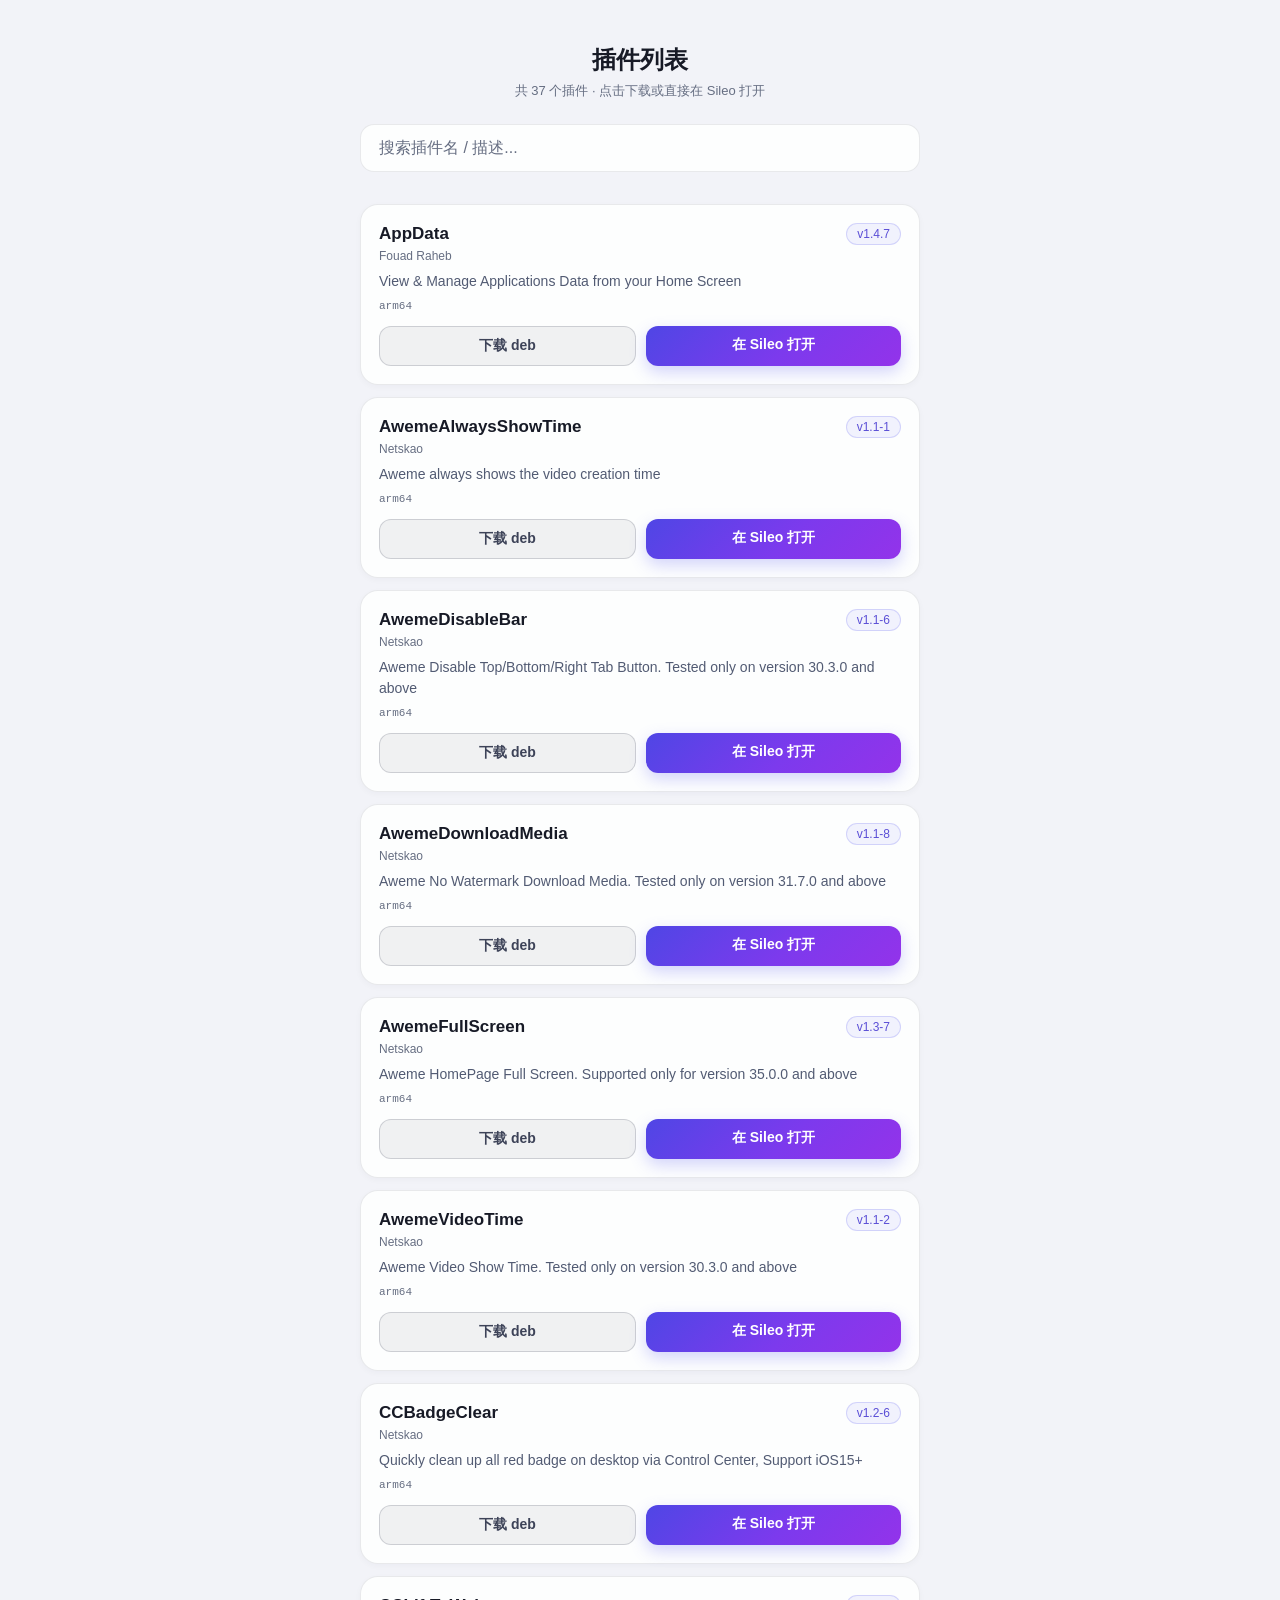
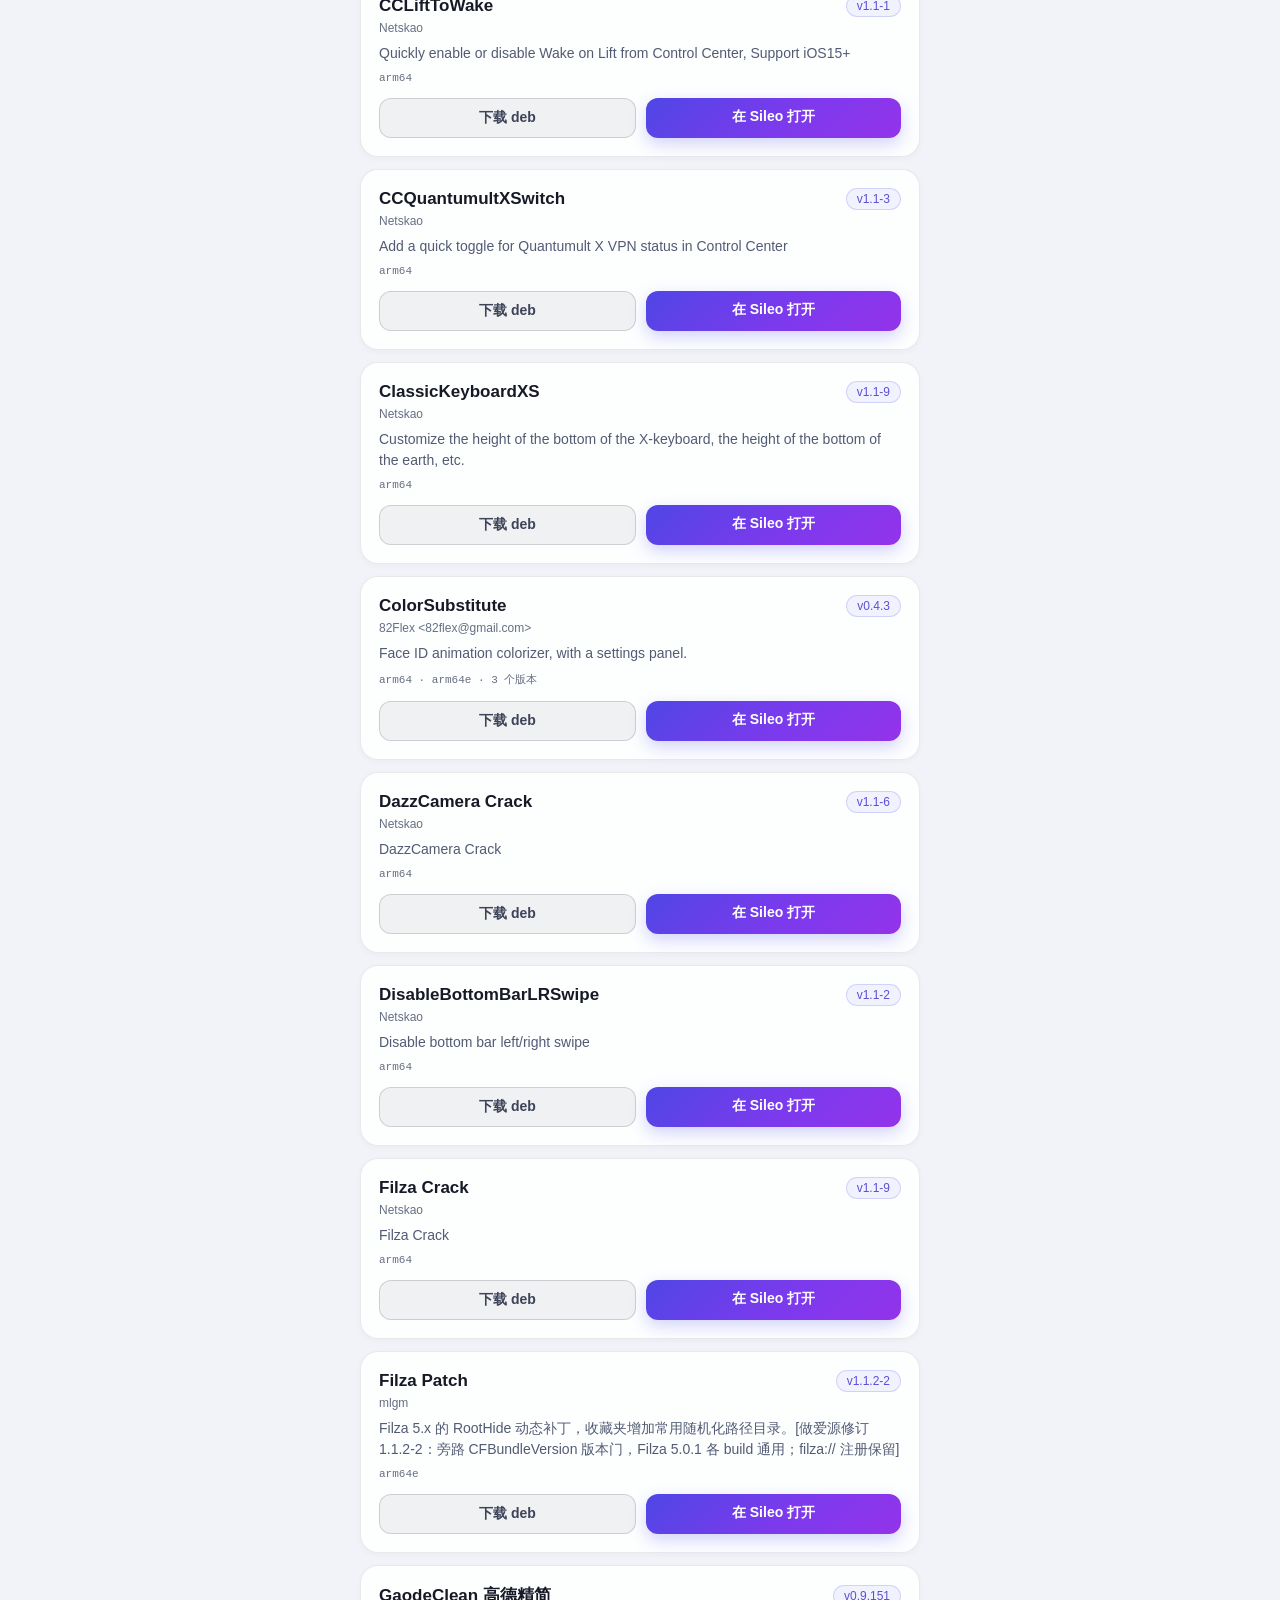
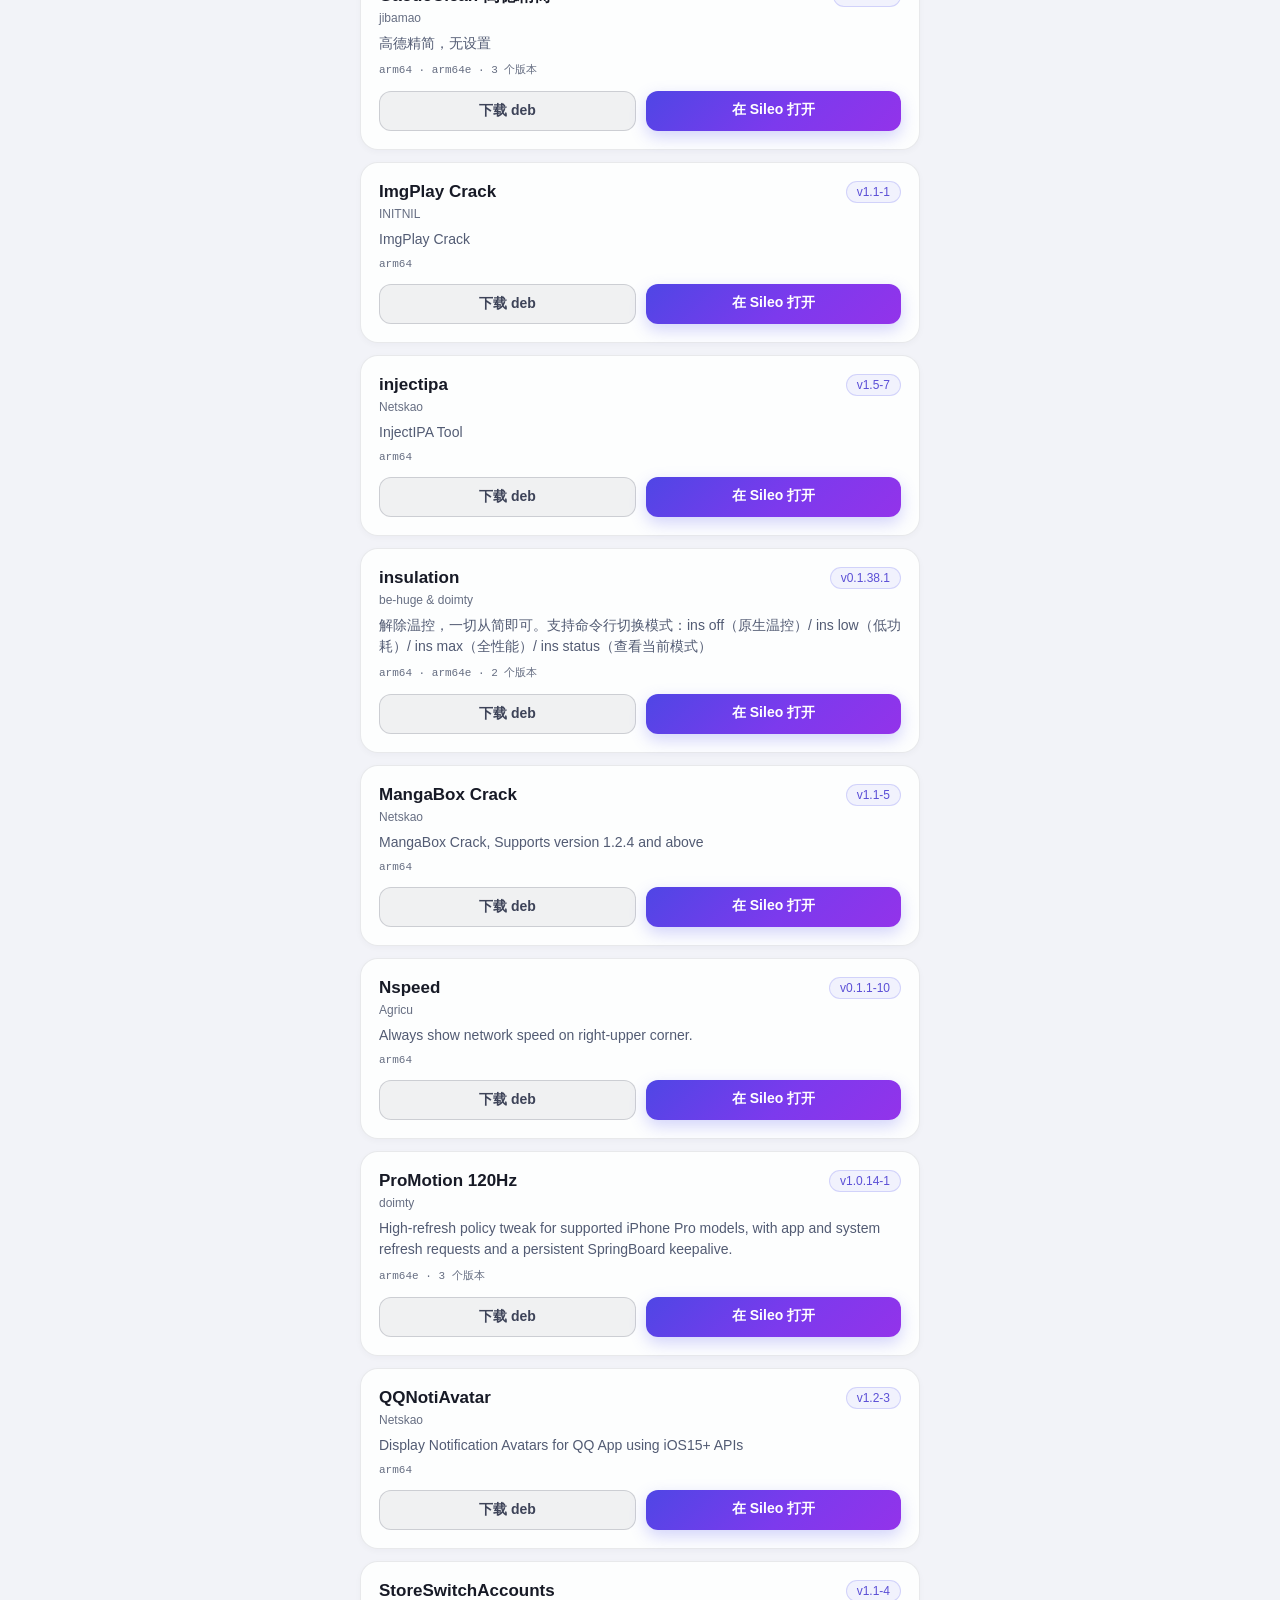
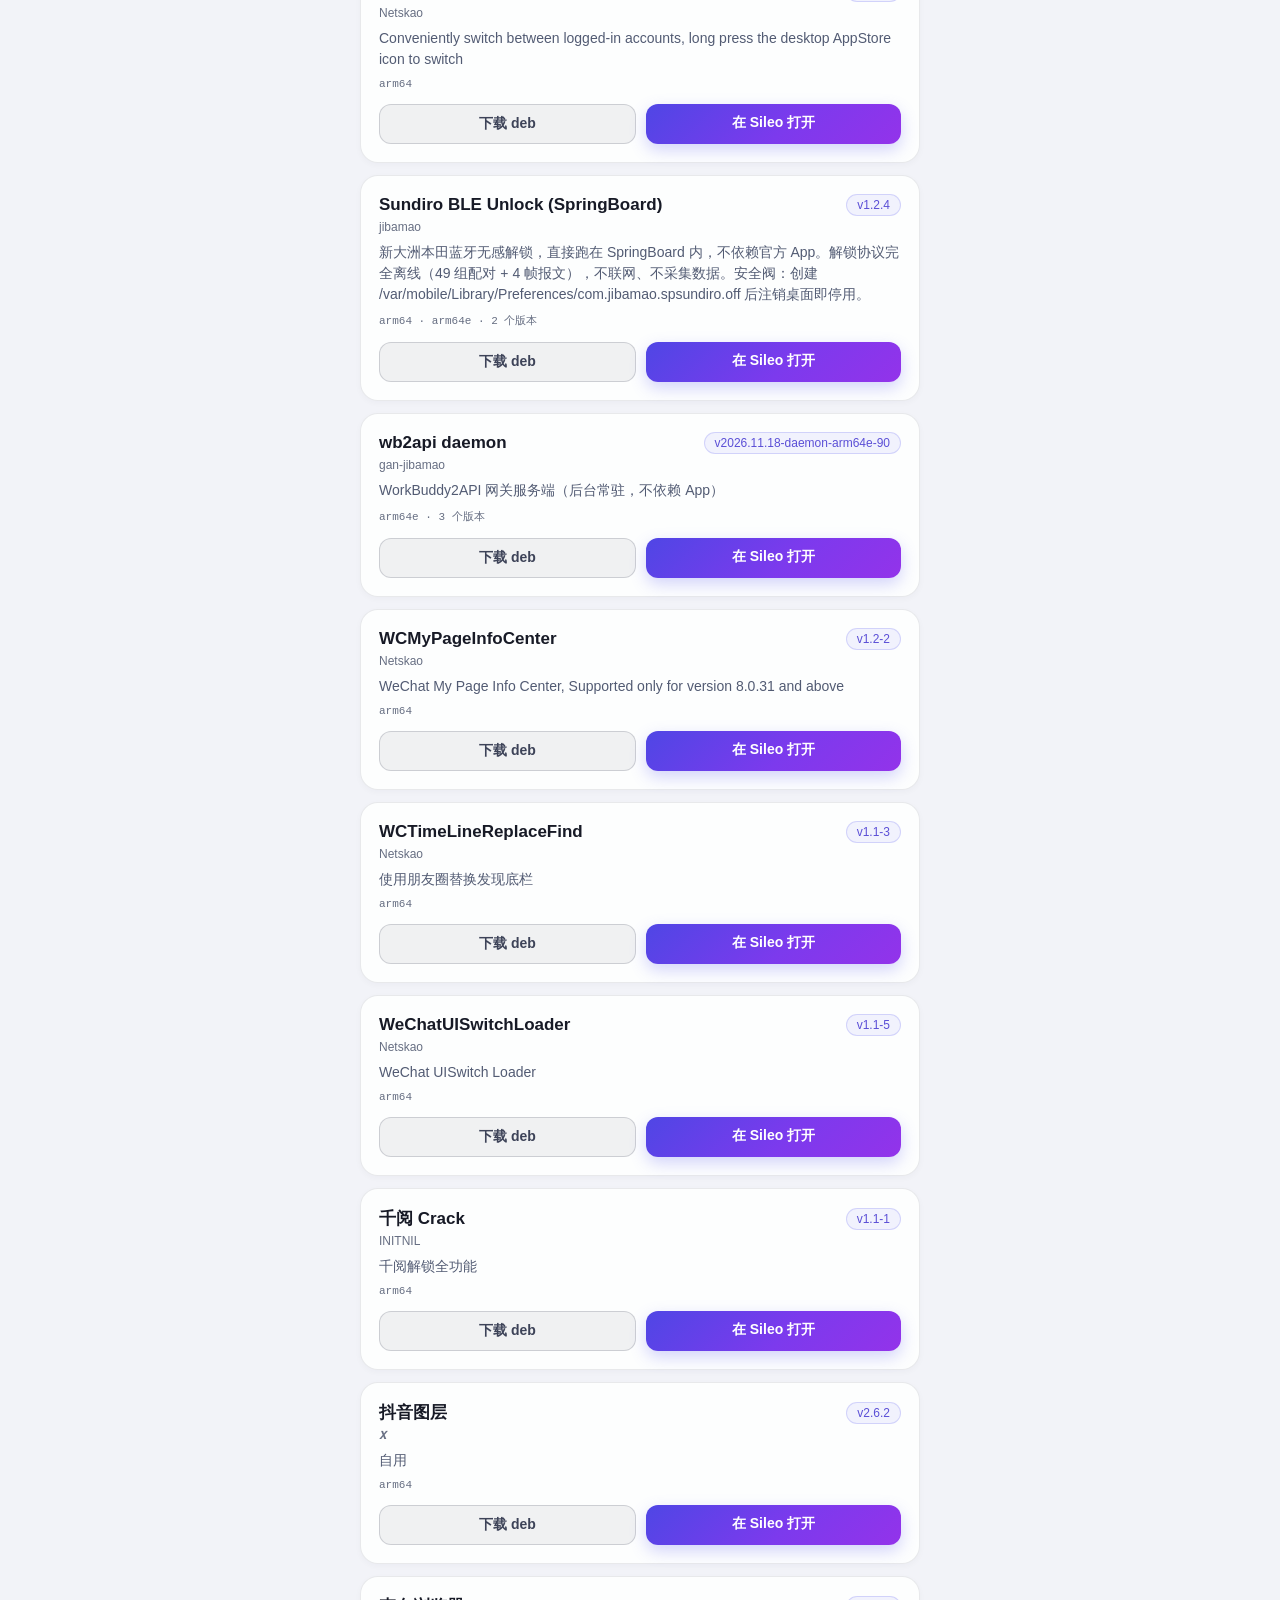
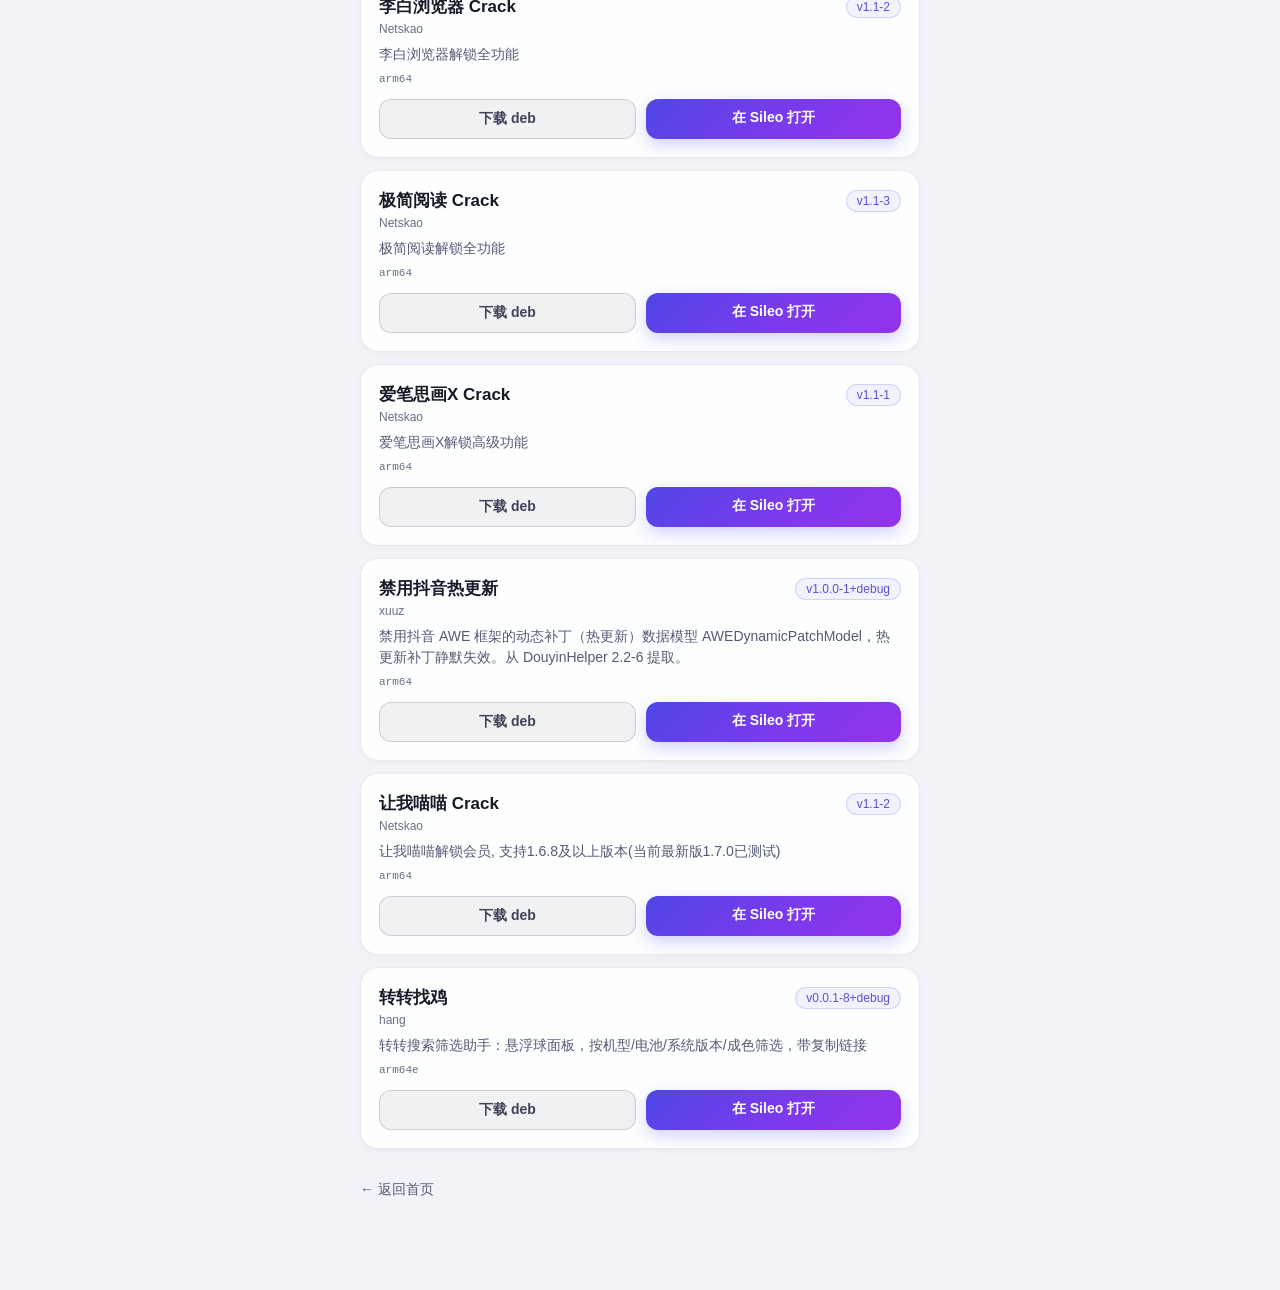
==== packages.html @ 73af1547 "auto sync: 2026-11-19T15:30:00Z" ====
<!DOCTYPE html>
<html lang="zh-CN">
<head>
<meta charset="UTF-8">
<meta name="viewport" content="width=device-width, initial-scale=1.0, viewport-fit=cover">
<meta name="theme-color" content="#f3f4f9">
<title>插件列表 · 做爱源</title>
<link rel="stylesheet" href="theme.css?v=2">
<style>
  * { margin:0; padding:0; box-sizing:border-box; -webkit-tap-highlight-color:transparent; }
  body {
    font-family:-apple-system,"SF Pro Text","PingFang SC","Helvetica Neue",sans-serif;
    background:var(--bg); color:var(--txt);
    min-height:100vh; padding:24px 16px 60px;
  }
  .wrap { max-width:560px; margin:0 auto; }
  header { text-align:center; padding:20px 0 8px; }
  header h1 { font-size:24px; font-weight:800; letter-spacing:.01em; }
  header p { color:var(--dim-2); font-size:13px; margin-top:6px; }
  .search {
    width:100%; padding:14px 18px; margin:16px 0 20px;
    border-radius:14px; border:1px solid var(--line);
    background:var(--panel); color:var(--txt); font-size:16px; outline:none;
    -webkit-appearance:none; appearance:none;
    transition:border-color .18s, box-shadow .18s;
  }
  .search:focus { border-color:rgba(99,102,241,.45); box-shadow:var(--focus-shadow); }
  .search::-webkit-search-decoration,
  .search::-webkit-search-cancel-button { -webkit-appearance:none; display:none; }
  .search::placeholder { color:var(--dim-2); }
  .item {
    background:var(--panel); border:1px solid var(--line);
    border-radius:18px; padding:18px; margin-bottom:12px;
    box-shadow:var(--pkg-shadow);
  }
  .head { display:flex; justify-content:space-between; align-items:center; gap:10px; }
  .pname { font-size:17px; font-weight:700; }
  .pver {
    font-size:12px; color:var(--ver-fg); background:var(--ver-bg);
    border:1px solid var(--ver-bd); padding:3px 10px; border-radius:20px;
    white-space:nowrap; flex:none;
  }
  .pauthor { color:var(--dim-2); font-size:12px; margin:4px 0 8px; }
  .pdesc { color:var(--dim); font-size:14px; line-height:1.5; }
  .pmeta { color:var(--dim-2); font-size:11px; margin-top:8px;
           font-family:ui-monospace,SFMono-Regular,Menlo,monospace; }
  .btns { display:flex; gap:10px; margin-top:14px; }
  .btn {
    flex:1; text-align:center; padding:10px 0; border-radius:12px;
    font-size:14px; font-weight:600; text-decoration:none;
  }
  .btn.dl { background:var(--btn2-bg); border:1px solid var(--btn2-bd); color:var(--btn2-fg); }
  .btn.sileo {
    background:linear-gradient(135deg,#4f46e5,#7c3aed 55%,#9333ea);
    color:#fff; box-shadow:0 6px 16px rgba(99,102,241,.28);
  }
  .back {
    display:inline-block; margin-top:20px; color:var(--dim);
    font-size:14px; text-decoration:none;
  }
  .count { color:var(--dim-2); font-size:12px; text-align:center; margin-bottom:12px; }
</style>
</head>
<body>
<div class="wrap">
  <header>
    <h1>插件列表</h1>
    <p>共 37 个插件 · 点击下载或直接在 Sileo 打开</p>
  </header>
  <input class="search" id="q" placeholder="搜索插件名 / 描述..." oninput="filter()">
  <div class="count" id="count"></div>
  <div id="list">
    <div class="item" data-search="appdata com.netskao.appdata view &amp; manage applications data from your home screen">
      <div class="head"><span class="pname">AppData</span><span class="pver">v1.4.7</span></div>
      <div class="pauthor">Fouad Raheb</div>
      <div class="pdesc">View &amp; Manage Applications Data from your Home Screen</div>
      <div class="pmeta">arm64</div>
      <div class="btns">
        <a class="btn dl" href="https://gan-jibamao.github.io/debs/com.netskao.appdata_1.4.7_iphoneos-arm64.deb">下载 deb</a>
        <a class="btn sileo" href="sileo://package/com.netskao.appdata">在 Sileo 打开</a>
      </div>
    </div>
    <div class="item" data-search="awemealwaysshowtime com.netskao.awemealwaysshowtime aweme always shows the video creation time">
      <div class="head"><span class="pname">AwemeAlwaysShowTime</span><span class="pver">v1.1-1</span></div>
      <div class="pauthor">Netskao</div>
      <div class="pdesc">Aweme always shows the video creation time</div>
      <div class="pmeta">arm64</div>
      <div class="btns">
        <a class="btn dl" href="https://gan-jibamao.github.io/debs/com.netskao.awemealwaysshowtime_1.1-1_iphoneos-arm64.deb">下载 deb</a>
        <a class="btn sileo" href="sileo://package/com.netskao.awemealwaysshowtime">在 Sileo 打开</a>
      </div>
    </div>
    <div class="item" data-search="awemedisablebar com.netskao.awemedisablebar aweme disable top/bottom/right tab button. tested only on version 30.3.0 and above">
      <div class="head"><span class="pname">AwemeDisableBar</span><span class="pver">v1.1-6</span></div>
      <div class="pauthor">Netskao</div>
      <div class="pdesc">Aweme Disable Top/Bottom/Right Tab Button. Tested only on version 30.3.0 and above</div>
      <div class="pmeta">arm64</div>
      <div class="btns">
        <a class="btn dl" href="https://gan-jibamao.github.io/debs/com.netskao.awemedisablebar_1.1-6_iphoneos-arm64.deb">下载 deb</a>
        <a class="btn sileo" href="sileo://package/com.netskao.awemedisablebar">在 Sileo 打开</a>
      </div>
    </div>
    <div class="item" data-search="awemedownloadmedia com.netskao.awemedownloadmedia aweme no watermark download media. tested only on version 31.7.0 and above">
      <div class="head"><span class="pname">AwemeDownloadMedia</span><span class="pver">v1.1-8</span></div>
      <div class="pauthor">Netskao</div>
      <div class="pdesc">Aweme No Watermark Download Media. Tested only on version 31.7.0 and above</div>
      <div class="pmeta">arm64</div>
      <div class="btns">
        <a class="btn dl" href="https://gan-jibamao.github.io/debs/com.netskao.awemedownloadmedia_1.1-8_iphoneos-arm64.deb">下载 deb</a>
        <a class="btn sileo" href="sileo://package/com.netskao.awemedownloadmedia">在 Sileo 打开</a>
      </div>
    </div>
    <div class="item" data-search="awemefullscreen com.netskao.awemefullscreen aweme homepage full screen. supported only for version 35.0.0 and above">
      <div class="head"><span class="pname">AwemeFullScreen</span><span class="pver">v1.3-7</span></div>
      <div class="pauthor">Netskao</div>
      <div class="pdesc">Aweme HomePage Full Screen. Supported only for version 35.0.0 and above</div>
      <div class="pmeta">arm64</div>
      <div class="btns">
        <a class="btn dl" href="https://gan-jibamao.github.io/debs/com.netskao.awemefullscreen_1.3-7_iphoneos-arm64.deb">下载 deb</a>
        <a class="btn sileo" href="sileo://package/com.netskao.awemefullscreen">在 Sileo 打开</a>
      </div>
    </div>
    <div class="item" data-search="awemevideotime com.netskao.awemevideotime aweme video show time. tested only on version 30.3.0 and above">
      <div class="head"><span class="pname">AwemeVideoTime</span><span class="pver">v1.1-2</span></div>
      <div class="pauthor">Netskao</div>
      <div class="pdesc">Aweme Video Show Time. Tested only on version 30.3.0 and above</div>
      <div class="pmeta">arm64</div>
      <div class="btns">
        <a class="btn dl" href="https://gan-jibamao.github.io/debs/com.netskao.awemevideotime_1.1-2_iphoneos-arm64.deb">下载 deb</a>
        <a class="btn sileo" href="sileo://package/com.netskao.awemevideotime">在 Sileo 打开</a>
      </div>
    </div>
    <div class="item" data-search="ccbadgeclear com.netskao.ccbadgeclear quickly clean up all red badge on desktop via control center, support ios15+">
      <div class="head"><span class="pname">CCBadgeClear</span><span class="pver">v1.2-6</span></div>
      <div class="pauthor">Netskao</div>
      <div class="pdesc">Quickly clean up all red badge on desktop via Control Center, Support iOS15+</div>
      <div class="pmeta">arm64</div>
      <div class="btns">
        <a class="btn dl" href="https://gan-jibamao.github.io/debs/com.netskao.ccbadgeclear_1.2-6_iphoneos-arm64.deb">下载 deb</a>
        <a class="btn sileo" href="sileo://package/com.netskao.ccbadgeclear">在 Sileo 打开</a>
      </div>
    </div>
    <div class="item" data-search="cclifttowake com.netskao.cclifttowake quickly enable or disable wake on lift from control center, support ios15+">
      <div class="head"><span class="pname">CCLiftToWake</span><span class="pver">v1.1-1</span></div>
      <div class="pauthor">Netskao</div>
      <div class="pdesc">Quickly enable or disable Wake on Lift from Control Center, Support iOS15+</div>
      <div class="pmeta">arm64</div>
      <div class="btns">
        <a class="btn dl" href="https://gan-jibamao.github.io/debs/com.netskao.cclifttowake_1.1-1_iphoneos-arm64.deb">下载 deb</a>
        <a class="btn sileo" href="sileo://package/com.netskao.cclifttowake">在 Sileo 打开</a>
      </div>
    </div>
    <div class="item" data-search="ccquantumultxswitch com.netskao.ccquantumultxswitch add a quick toggle for quantumult x vpn status in control center">
      <div class="head"><span class="pname">CCQuantumultXSwitch</span><span class="pver">v1.1-3</span></div>
      <div class="pauthor">Netskao</div>
      <div class="pdesc">Add a quick toggle for Quantumult X VPN status in Control Center</div>
      <div class="pmeta">arm64</div>
      <div class="btns">
        <a class="btn dl" href="https://gan-jibamao.github.io/debs/com.netskao.ccquantumultxswitch_1.1-3_iphoneos-arm64.deb">下载 deb</a>
        <a class="btn sileo" href="sileo://package/com.netskao.ccquantumultxswitch">在 Sileo 打开</a>
      </div>
    </div>
    <div class="item" data-search="classickeyboardxs com.netskao.classickeyboardxs customize the height of the bottom of the x-keyboard, the height of the bottom of the earth, etc.">
      <div class="head"><span class="pname">ClassicKeyboardXS</span><span class="pver">v1.1-9</span></div>
      <div class="pauthor">Netskao</div>
      <div class="pdesc">Customize the height of the bottom of the X-keyboard, the height of the bottom of the earth, etc.</div>
      <div class="pmeta">arm64</div>
      <div class="btns">
        <a class="btn dl" href="https://gan-jibamao.github.io/debs/com.netskao.classickeyboardxs_1.1-9_iphoneos-arm64.deb">下载 deb</a>
        <a class="btn sileo" href="sileo://package/com.netskao.classickeyboardxs">在 Sileo 打开</a>
      </div>
    </div>
    <div class="item" data-search="colorsubstitute com.82flex.colorsubstitute face id animation colorizer, with a settings panel.">
      <div class="head"><span class="pname">ColorSubstitute</span><span class="pver">v0.4.3</span></div>
      <div class="pauthor">82Flex &lt;82flex@gmail.com&gt;</div>
      <div class="pdesc">Face ID animation colorizer, with a settings panel.</div>
      <div class="pmeta">arm64 · arm64e · 3 个版本</div>
      <div class="btns">
        <a class="btn dl" href="https://gan-jibamao.github.io/debs/com.82flex.colorsubstitute_0.4.3_iphoneos-arm64.deb">下载 deb</a>
        <a class="btn sileo" href="sileo://package/com.82flex.colorsubstitute">在 Sileo 打开</a>
      </div>
    </div>
    <div class="item" data-search="dazzcamera crack com.netskao.dazzcameracrack dazzcamera crack">
      <div class="head"><span class="pname">DazzCamera Crack</span><span class="pver">v1.1-6</span></div>
      <div class="pauthor">Netskao</div>
      <div class="pdesc">DazzCamera Crack</div>
      <div class="pmeta">arm64</div>
      <div class="btns">
        <a class="btn dl" href="https://gan-jibamao.github.io/debs/com.netskao.dazzcameracrack_1.1-6_iphoneos-arm64.deb">下载 deb</a>
        <a class="btn sileo" href="sileo://package/com.netskao.dazzcameracrack">在 Sileo 打开</a>
      </div>
    </div>
    <div class="item" data-search="disablebottombarlrswipe com.netskao.disablebottombarlrswipe disable bottom bar left/right swipe">
      <div class="head"><span class="pname">DisableBottomBarLRSwipe</span><span class="pver">v1.1-2</span></div>
      <div class="pauthor">Netskao</div>
      <div class="pdesc">Disable bottom bar left/right swipe</div>
      <div class="pmeta">arm64</div>
      <div class="btns">
        <a class="btn dl" href="https://gan-jibamao.github.io/debs/com.netskao.disablebottombarlrswipe_1.1-2_iphoneos-arm64.deb">下载 deb</a>
        <a class="btn sileo" href="sileo://package/com.netskao.disablebottombarlrswipe">在 Sileo 打开</a>
      </div>
    </div>
    <div class="item" data-search="filza crack com.netskao.filzacrack filza crack">
      <div class="head"><span class="pname">Filza Crack</span><span class="pver">v1.1-9</span></div>
      <div class="pauthor">Netskao</div>
      <div class="pdesc">Filza Crack</div>
      <div class="pmeta">arm64</div>
      <div class="btns">
        <a class="btn dl" href="https://gan-jibamao.github.io/debs/com.netskao.filzacrack_1.1-9_iphoneos-arm64.deb">下载 deb</a>
        <a class="btn sileo" href="sileo://package/com.netskao.filzacrack">在 Sileo 打开</a>
      </div>
    </div>
    <div class="item" data-search="filza patch com.mlgm.filzapatch filza 5.x 的 roothide 动态补丁，收藏夹增加常用随机化路径目录。[做爱源修订 1.1.2-2：旁路 cfbundleversion 版本门，filza 5.0.1 各 build 通用；filza:// 注册保留]">
      <div class="head"><span class="pname">Filza Patch</span><span class="pver">v1.1.2-2</span></div>
      <div class="pauthor">mlgm</div>
      <div class="pdesc">Filza 5.x 的 RootHide 动态补丁，收藏夹增加常用随机化路径目录。[做爱源修订 1.1.2-2：旁路 CFBundleVersion 版本门，Filza 5.0.1 各 build 通用；filza:// 注册保留]</div>
      <div class="pmeta">arm64e</div>
      <div class="btns">
        <a class="btn dl" href="https://gan-jibamao.github.io/debs/com.mlgm.filzapatch_1.1.2-2_iphoneos-arm64e.deb">下载 deb</a>
        <a class="btn sileo" href="sileo://package/com.mlgm.filzapatch">在 Sileo 打开</a>
      </div>
    </div>
    <div class="item" data-search="gaodeclean 高德精简 com.jibamao.gaodeclean 高德精简，无设置">
      <div class="head"><span class="pname">GaodeClean 高德精简</span><span class="pver">v0.9.151</span></div>
      <div class="pauthor">jibamao</div>
      <div class="pdesc">高德精简，无设置</div>
      <div class="pmeta">arm64 · arm64e · 3 个版本</div>
      <div class="btns">
        <a class="btn dl" href="https://gan-jibamao.github.io/debs/com.jibamao.gaodeclean_0.9.151_iphoneos-arm64e.deb">下载 deb</a>
        <a class="btn sileo" href="sileo://package/com.jibamao.gaodeclean">在 Sileo 打开</a>
      </div>
    </div>
    <div class="item" data-search="imgplay crack com.initnil.imgplaycrack imgplay crack">
      <div class="head"><span class="pname">ImgPlay Crack</span><span class="pver">v1.1-1</span></div>
      <div class="pauthor">INITNIL</div>
      <div class="pdesc">ImgPlay Crack</div>
      <div class="pmeta">arm64</div>
      <div class="btns">
        <a class="btn dl" href="https://gan-jibamao.github.io/debs/com.initnil.imgplaycrack_1.1-1_iphoneos-arm64.deb">下载 deb</a>
        <a class="btn sileo" href="sileo://package/com.initnil.imgplaycrack">在 Sileo 打开</a>
      </div>
    </div>
    <div class="item" data-search="injectipa com.netskao.injectipa injectipa tool">
      <div class="head"><span class="pname">injectipa</span><span class="pver">v1.5-7</span></div>
      <div class="pauthor">Netskao</div>
      <div class="pdesc">InjectIPA Tool</div>
      <div class="pmeta">arm64</div>
      <div class="btns">
        <a class="btn dl" href="https://gan-jibamao.github.io/debs/com.netskao.injectipa_1.5-7_iphoneos-arm64.deb">下载 deb</a>
        <a class="btn sileo" href="sileo://package/com.netskao.injectipa">在 Sileo 打开</a>
      </div>
    </div>
    <div class="item" data-search="insulation com.be-huge.insulation 解除温控，一切从简即可。支持命令行切换模式：ins off（原生温控）/ ins low（低功耗）/ ins max（全性能）/ ins status（查看当前模式）">
      <div class="head"><span class="pname">insulation</span><span class="pver">v0.1.38.1</span></div>
      <div class="pauthor">be-huge &amp; doimty</div>
      <div class="pdesc">解除温控，一切从简即可。支持命令行切换模式：ins off（原生温控）/ ins low（低功耗）/ ins max（全性能）/ ins status（查看当前模式）</div>
      <div class="pmeta">arm64 · arm64e · 2 个版本</div>
      <div class="btns">
        <a class="btn dl" href="https://gan-jibamao.github.io/debs/com.be-huge.insulation_0.1.38.1_iphoneos-arm64e.deb">下载 deb</a>
        <a class="btn sileo" href="sileo://package/com.be-huge.insulation">在 Sileo 打开</a>
      </div>
    </div>
    <div class="item" data-search="mangabox crack com.netskao.mangaboxcrack mangabox crack, supports version 1.2.4 and above">
      <div class="head"><span class="pname">MangaBox Crack</span><span class="pver">v1.1-5</span></div>
      <div class="pauthor">Netskao</div>
      <div class="pdesc">MangaBox Crack, Supports version 1.2.4 and above</div>
      <div class="pmeta">arm64</div>
      <div class="btns">
        <a class="btn dl" href="https://gan-jibamao.github.io/debs/com.netskao.mangaboxcrack_1.1-5_iphoneos-arm64.deb">下载 deb</a>
        <a class="btn sileo" href="sileo://package/com.netskao.mangaboxcrack">在 Sileo 打开</a>
      </div>
    </div>
    <div class="item" data-search="nspeed cn.agricu.nspeed always show network speed on right-upper corner.">
      <div class="head"><span class="pname">Nspeed</span><span class="pver">v0.1.1-10</span></div>
      <div class="pauthor">Agricu</div>
      <div class="pdesc">Always show network speed on right-upper corner.</div>
      <div class="pmeta">arm64</div>
      <div class="btns">
        <a class="btn dl" href="https://gan-jibamao.github.io/debs/cn.agricu.nspeed_0.1.1-10_iphoneos-arm64.deb">下载 deb</a>
        <a class="btn sileo" href="sileo://package/cn.agricu.nspeed">在 Sileo 打开</a>
      </div>
    </div>
    <div class="item" data-search="promotion 120hz com.doimty.promotion high-refresh policy tweak for supported iphone pro models, with app and system refresh requests and a persistent springboard keepalive.">
      <div class="head"><span class="pname">ProMotion 120Hz</span><span class="pver">v1.0.14-1</span></div>
      <div class="pauthor">doimty</div>
      <div class="pdesc">High-refresh policy tweak for supported iPhone Pro models, with app and system refresh requests and a persistent SpringBoard keepalive.</div>
      <div class="pmeta">arm64e · 3 个版本</div>
      <div class="btns">
        <a class="btn dl" href="https://gan-jibamao.github.io/debs/com.doimty.promotion_1.0.14-1_iphoneos-arm64e.deb">下载 deb</a>
        <a class="btn sileo" href="sileo://package/com.doimty.promotion">在 Sileo 打开</a>
      </div>
    </div>
    <div class="item" data-search="qqnotiavatar com.netskao.qqnotiavatar display notification avatars for qq app using ios15+ apis">
      <div class="head"><span class="pname">QQNotiAvatar</span><span class="pver">v1.2-3</span></div>
      <div class="pauthor">Netskao</div>
      <div class="pdesc">Display Notification Avatars for QQ App using iOS15+ APIs</div>
      <div class="pmeta">arm64</div>
      <div class="btns">
        <a class="btn dl" href="https://gan-jibamao.github.io/debs/com.netskao.qqnotiavatar_1.2-3_iphoneos-arm64.deb">下载 deb</a>
        <a class="btn sileo" href="sileo://package/com.netskao.qqnotiavatar">在 Sileo 打开</a>
      </div>
    </div>
    <div class="item" data-search="storeswitchaccounts com.netskao.storeswitchaccounts conveniently switch between logged-in accounts, long press the desktop appstore icon to switch">
      <div class="head"><span class="pname">StoreSwitchAccounts</span><span class="pver">v1.1-4</span></div>
      <div class="pauthor">Netskao</div>
      <div class="pdesc">Conveniently switch between logged-in accounts, long press the desktop AppStore icon to switch</div>
      <div class="pmeta">arm64</div>
      <div class="btns">
        <a class="btn dl" href="https://gan-jibamao.github.io/debs/com.netskao.storeswitchaccounts_1.1-4_iphoneos-arm64.deb">下载 deb</a>
        <a class="btn sileo" href="sileo://package/com.netskao.storeswitchaccounts">在 Sileo 打开</a>
      </div>
    </div>
    <div class="item" data-search="sundiro ble unlock (springboard) com.jibamao.spsundiro 新大洲本田蓝牙无感解锁，直接跑在 springboard 内，不依赖官方 app。解锁协议完全离线（49 组配对 + 4 帧报文），不联网、不采集数据。安全阀：创建 /var/mobile/library/preferences/com.jibamao.spsundiro.off 后注销桌面即停用。">
      <div class="head"><span class="pname">Sundiro BLE Unlock (SpringBoard)</span><span class="pver">v1.2.4</span></div>
      <div class="pauthor">jibamao</div>
      <div class="pdesc">新大洲本田蓝牙无感解锁，直接跑在 SpringBoard 内，不依赖官方 App。解锁协议完全离线（49 组配对 + 4 帧报文），不联网、不采集数据。安全阀：创建 /var/mobile/Library/Preferences/com.jibamao.spsundiro.off 后注销桌面即停用。</div>
      <div class="pmeta">arm64 · arm64e · 2 个版本</div>
      <div class="btns">
        <a class="btn dl" href="https://gan-jibamao.github.io/debs/com.jibamao.spsundiro_1.2.4_iphoneos-arm64.deb">下载 deb</a>
        <a class="btn sileo" href="sileo://package/com.jibamao.spsundiro">在 Sileo 打开</a>
      </div>
    </div>
    <div class="item" data-search="wb2api daemon com.gan.wb2api workbuddy2api 网关服务端（后台常驻，不依赖 app）">
      <div class="head"><span class="pname">wb2api daemon</span><span class="pver">v2026.11.18-daemon-arm64e-90</span></div>
      <div class="pauthor">gan-jibamao</div>
      <div class="pdesc">WorkBuddy2API 网关服务端（后台常驻，不依赖 App）</div>
      <div class="pmeta">arm64e · 3 个版本</div>
      <div class="btns">
        <a class="btn dl" href="https://gan-jibamao.github.io/debs/com.gan.wb2api_2026.11.18-daemon-arm64e-90_iphoneos-arm64e.deb">下载 deb</a>
        <a class="btn sileo" href="sileo://package/com.gan.wb2api">在 Sileo 打开</a>
      </div>
    </div>
    <div class="item" data-search="wcmypageinfocenter com.netskao.wcmypageinfocenter wechat my page info center, supported only for version 8.0.31 and above">
      <div class="head"><span class="pname">WCMyPageInfoCenter</span><span class="pver">v1.2-2</span></div>
      <div class="pauthor">Netskao</div>
      <div class="pdesc">WeChat My Page Info Center, Supported only for version 8.0.31 and above</div>
      <div class="pmeta">arm64</div>
      <div class="btns">
        <a class="btn dl" href="https://gan-jibamao.github.io/debs/com.netskao.wcmypageinfocenter_1.2-2_iphoneos-arm64.deb">下载 deb</a>
        <a class="btn sileo" href="sileo://package/com.netskao.wcmypageinfocenter">在 Sileo 打开</a>
      </div>
    </div>
    <div class="item" data-search="wctimelinereplacefind com.netskao.wctimelinereplacefind 使用朋友圈替换发现底栏">
      <div class="head"><span class="pname">WCTimeLineReplaceFind</span><span class="pver">v1.1-3</span></div>
      <div class="pauthor">Netskao</div>
      <div class="pdesc">使用朋友圈替换发现底栏</div>
      <div class="pmeta">arm64</div>
      <div class="btns">
        <a class="btn dl" href="https://gan-jibamao.github.io/debs/com.netskao.wctimelinereplacefind_1.1-3_iphoneos-arm64.deb">下载 deb</a>
        <a class="btn sileo" href="sileo://package/com.netskao.wctimelinereplacefind">在 Sileo 打开</a>
      </div>
    </div>
    <div class="item" data-search="wechatuiswitchloader com.netskao.wechatuiswitchloader wechat uiswitch loader">
      <div class="head"><span class="pname">WeChatUISwitchLoader</span><span class="pver">v1.1-5</span></div>
      <div class="pauthor">Netskao</div>
      <div class="pdesc">WeChat UISwitch Loader</div>
      <div class="pmeta">arm64</div>
      <div class="btns">
        <a class="btn dl" href="https://gan-jibamao.github.io/debs/com.netskao.wechatuiswitchloader_1.1-5_iphoneos-arm64.deb">下载 deb</a>
        <a class="btn sileo" href="sileo://package/com.netskao.wechatuiswitchloader">在 Sileo 打开</a>
      </div>
    </div>
    <div class="item" data-search="千阅 crack com.initnil.flreadercrack 千阅解锁全功能">
      <div class="head"><span class="pname">千阅 Crack</span><span class="pver">v1.1-1</span></div>
      <div class="pauthor">INITNIL</div>
      <div class="pdesc">千阅解锁全功能</div>
      <div class="pmeta">arm64</div>
      <div class="btns">
        <a class="btn dl" href="https://gan-jibamao.github.io/debs/com.initnil.flreadercrack_1.1-1_iphoneos-arm64.deb">下载 deb</a>
        <a class="btn sileo" href="sileo://package/com.initnil.flreadercrack">在 Sileo 打开</a>
      </div>
    </div>
    <div class="item" data-search="抖音图层 aweme.x 自用">
      <div class="head"><span class="pname">抖音图层</span><span class="pver">v2.6.2</span></div>
      <div class="pauthor">𝙓</div>
      <div class="pdesc">自用</div>
      <div class="pmeta">arm64</div>
      <div class="btns">
        <a class="btn dl" href="https://gan-jibamao.github.io/debs/aweme.x_2.6.2_iphoneos-arm64.deb">下载 deb</a>
        <a class="btn sileo" href="sileo://package/aweme.x">在 Sileo 打开</a>
      </div>
    </div>
    <div class="item" data-search="李白浏览器 crack com.netskao.lbbrowsercrack 李白浏览器解锁全功能">
      <div class="head"><span class="pname">李白浏览器 Crack</span><span class="pver">v1.1-2</span></div>
      <div class="pauthor">Netskao</div>
      <div class="pdesc">李白浏览器解锁全功能</div>
      <div class="pmeta">arm64</div>
      <div class="btns">
        <a class="btn dl" href="https://gan-jibamao.github.io/debs/com.netskao.lbbrowsercrack_1.1-2_iphoneos-arm64.deb">下载 deb</a>
        <a class="btn sileo" href="sileo://package/com.netskao.lbbrowsercrack">在 Sileo 打开</a>
      </div>
    </div>
    <div class="item" data-search="极简阅读 crack com.netskao.leoreadercrack 极简阅读解锁全功能">
      <div class="head"><span class="pname">极简阅读 Crack</span><span class="pver">v1.1-3</span></div>
      <div class="pauthor">Netskao</div>
      <div class="pdesc">极简阅读解锁全功能</div>
      <div class="pmeta">arm64</div>
      <div class="btns">
        <a class="btn dl" href="https://gan-jibamao.github.io/debs/com.netskao.leoreadercrack_1.1-3_iphoneos-arm64.deb">下载 deb</a>
        <a class="btn sileo" href="sileo://package/com.netskao.leoreadercrack">在 Sileo 打开</a>
      </div>
    </div>
    <div class="item" data-search="爱笔思画x crack com.netskao.ibispaintxcrack 爱笔思画x解锁高级功能">
      <div class="head"><span class="pname">爱笔思画X Crack</span><span class="pver">v1.1-1</span></div>
      <div class="pauthor">Netskao</div>
      <div class="pdesc">爱笔思画X解锁高级功能</div>
      <div class="pmeta">arm64</div>
      <div class="btns">
        <a class="btn dl" href="https://gan-jibamao.github.io/debs/com.netskao.ibispaintxcrack_1.1-1_iphoneos-arm64.deb">下载 deb</a>
        <a class="btn sileo" href="sileo://package/com.netskao.ibispaintxcrack">在 Sileo 打开</a>
      </div>
    </div>
    <div class="item" data-search="禁用抖音热更新 com.xuuz.disablehotupdate 禁用抖音 awe 框架的动态补丁（热更新）数据模型 awedynamicpatchmodel，热更新补丁静默失效。从 douyinhelper 2.2-6 提取。">
      <div class="head"><span class="pname">禁用抖音热更新</span><span class="pver">v1.0.0-1+debug</span></div>
      <div class="pauthor">xuuz</div>
      <div class="pdesc">禁用抖音 AWE 框架的动态补丁（热更新）数据模型 AWEDynamicPatchModel，热更新补丁静默失效。从 DouyinHelper 2.2-6 提取。</div>
      <div class="pmeta">arm64</div>
      <div class="btns">
        <a class="btn dl" href="https://gan-jibamao.github.io/debs/com.xuuz.disablehotupdate_1.0.0_iphoneos-arm64.deb">下载 deb</a>
        <a class="btn sileo" href="sileo://package/com.xuuz.disablehotupdate">在 Sileo 打开</a>
      </div>
    </div>
    <div class="item" data-search="让我喵喵 crack com.netskao.evilmeowcrack 让我喵喵解锁会员, 支持1.6.8及以上版本(当前最新版1.7.0已测试)">
      <div class="head"><span class="pname">让我喵喵 Crack</span><span class="pver">v1.1-2</span></div>
      <div class="pauthor">Netskao</div>
      <div class="pdesc">让我喵喵解锁会员, 支持1.6.8及以上版本(当前最新版1.7.0已测试)</div>
      <div class="pmeta">arm64</div>
      <div class="btns">
        <a class="btn dl" href="https://gan-jibamao.github.io/debs/com.netskao.evilmeowcrack_1.1-2_iphoneos-arm64.deb">下载 deb</a>
        <a class="btn sileo" href="sileo://package/com.netskao.evilmeowcrack">在 Sileo 打开</a>
      </div>
    </div>
    <div class="item" data-search="转转找鸡 com.hang.zzzj 转转搜索筛选助手：悬浮球面板，按机型/电池/系统版本/成色筛选，带复制链接">
      <div class="head"><span class="pname">转转找鸡</span><span class="pver">v0.0.1-8+debug</span></div>
      <div class="pauthor">hang</div>
      <div class="pdesc">转转搜索筛选助手：悬浮球面板，按机型/电池/系统版本/成色筛选，带复制链接</div>
      <div class="pmeta">arm64e</div>
      <div class="btns">
        <a class="btn dl" href="https://gan-jibamao.github.io/debs/com.hang.zzzj_0.0.1-8+debug_iphoneos-arm64e.deb">下载 deb</a>
        <a class="btn sileo" href="sileo://package/com.hang.zzzj">在 Sileo 打开</a>
      </div>
    </div></div>
  <a class="back" href="./">← 返回首页</a>
</div>
<script>
  function filter() {
    var q = document.getElementById('q').value.toLowerCase();
    var items = document.querySelectorAll('.item');
    var n = 0;
    items.forEach(function(it) {
      var hit = it.dataset.search.indexOf(q) > -1;
      it.style.display = hit ? '' : 'none';
      if (hit) n++;
    });
    document.getElementById('count').textContent = n === 37 ? '' : '显示 ' + n + ' / 37 个';
  }
</script>
</body>
</html>
---- theme.css ----
/* 做爱源 · 共享主题变量
   亮色为默认，跟随 iOS 系统外观自动切深色。
   三个页面（index / status / packages）共用此文件。 */

:root{
  /* 表面 */
  --bg:#f2f3f8;
  --panel:rgba(255,255,255,.85);
  --panel-2:rgba(255,255,255,.95);
  --line:rgba(20,26,50,.09);
  --line-2:rgba(20,26,50,.16);
  /* 文字 */
  --txt:#171a26;
  --dim:#525b73;
  --dim-2:#666e82;
  --ok:#059669;
  /* 环境光 */
  --a1:#a5b4fc; --a1o:.42;
  --a2:#d8b4fe; --a2o:.30;
  --a3:#7dd3fc; --a3o:.28;
  /* 头部 */
  --ring-grad:linear-gradient(145deg,rgba(99,102,241,.55),rgba(168,85,247,.4),rgba(52,211,153,.3));
  --ring-shadow:0 14px 32px rgba(99,102,241,.2), inset 0 0 0 1px rgba(255,255,255,.7);
  --logo-bg:#fff;
  /* 统计 */
  --stat-shadow:0 2px 8px rgba(20,26,50,.04);
  --stat-blue:#4f46e5; --stat-violet:#7c3aed; --stat-green:#047857;
  /* 添加源卡 */
  --card-grad:linear-gradient(160deg,rgba(99,102,241,.08),rgba(139,92,246,.05) 55%,rgba(255,255,255,.7));
  --card-border:rgba(99,102,241,.2);
  --card-shadow:0 12px 32px rgba(99,102,241,.08);
  --addlabel:#6d5fd0;
  --ghost-txt:#3d4358;
  /* 搜索 */
  --focus-bg:#fff;
  --focus-shadow:0 0 0 3px rgba(99,102,241,.1);
  --clear-bg:rgba(20,26,50,.1);
  /* 分类 */
  --chip-on-bg:#171a26; --chip-on-txt:#fff;
  /* 卡片 */
  --pkg-shadow:0 2px 6px rgba(20,26,50,.03);
  --ico-shadow:0 3px 8px rgba(20,26,50,.15), inset 0 1px 0 rgba(255,255,255,.2);
  --ver-fg:#5b4fd6; --ver-bg:rgba(99,102,241,.08); --ver-bd:rgba(99,102,241,.22);
  --tag-bg:rgba(20,26,50,.025);
  --arm-fg:#0369a1;  --arm-bg:rgba(3,105,161,.06);   --arm-bd:rgba(3,105,161,.22);
  --rl-fg:#047857;   --rl-bg:rgba(4,120,87,.06);     --rl-bd:rgba(4,120,87,.22);
  --more-fg:#6d28d9; --more-bg:rgba(109,40,217,.06); --more-bd:rgba(109,40,217,.22);
  --del-fg:#b91c1c;
  /* 次级按钮 */
  --btn2-bg:rgba(20,26,50,.055);
  --btn2-bd:rgba(20,26,50,.16);
  --btn2-fg:#3d4358;
  --r:22px;
}

@media (prefers-color-scheme: dark){
  :root{
    --bg:#08090e;
    --panel:rgba(255,255,255,.045);
    --panel-2:rgba(255,255,255,.07);
    --line:rgba(255,255,255,.09);
    --line-2:rgba(255,255,255,.14);
    --txt:#eef1f7;
    --dim:#9aa2b6;
    --dim-2:#7d8599;
    --ok:#34d399;
    --a1:#4f46e5; --a1o:.5;
    --a2:#7c3aed; --a2o:.42;
    --a3:#0ea5e9; --a3o:.28;
    --ring-grad:linear-gradient(145deg,rgba(122,162,255,.85),rgba(168,85,247,.55),rgba(94,225,168,.35));
    --ring-shadow:0 16px 40px rgba(99,102,241,.28), inset 0 0 0 1px rgba(255,255,255,.1);
    --logo-bg:#0a0b10;
    --stat-shadow:none;
    --stat-blue:#8bb4ff; --stat-violet:#b794ff; --stat-green:#5ee1a8;
    --card-grad:linear-gradient(160deg,rgba(99,102,241,.16),rgba(139,92,246,.08) 55%,rgba(255,255,255,.03));
    --card-border:rgba(139,124,255,.28);
    --card-shadow:0 18px 44px rgba(79,70,229,.16);
    --addlabel:#b8b3e8;
    --ghost-txt:#c9cfe0;
    --focus-bg:rgba(255,255,255,.06);
    --focus-shadow:none;
    --clear-bg:rgba(255,255,255,.12);
    --chip-on-bg:#fff; --chip-on-txt:#0b0c12;
    --pkg-shadow:none;
    --ico-shadow:0 4px 12px rgba(0,0,0,.3), inset 0 1px 0 rgba(255,255,255,.14);
    --ver-fg:#a5b4fc; --ver-bg:rgba(99,102,241,.16); --ver-bd:rgba(99,102,241,.3);
    --tag-bg:rgba(255,255,255,.02);
    --arm-fg:#7dd3fc;  --arm-bg:rgba(56,189,248,.08);   --arm-bd:rgba(56,189,248,.24);
    --rl-fg:#6ee7b7;   --rl-bg:rgba(52,211,153,.08);    --rl-bd:rgba(52,211,153,.24);
    --more-fg:#c4b5fd; --more-bg:rgba(167,139,250,.08); --more-bd:rgba(167,139,250,.26);
    --del-fg:#fca5a5;
    --btn2-bg:rgba(255,255,255,.10);
    --btn2-bd:rgba(255,255,255,.18);
    --btn2-fg:#dbe1ee;
  }
}
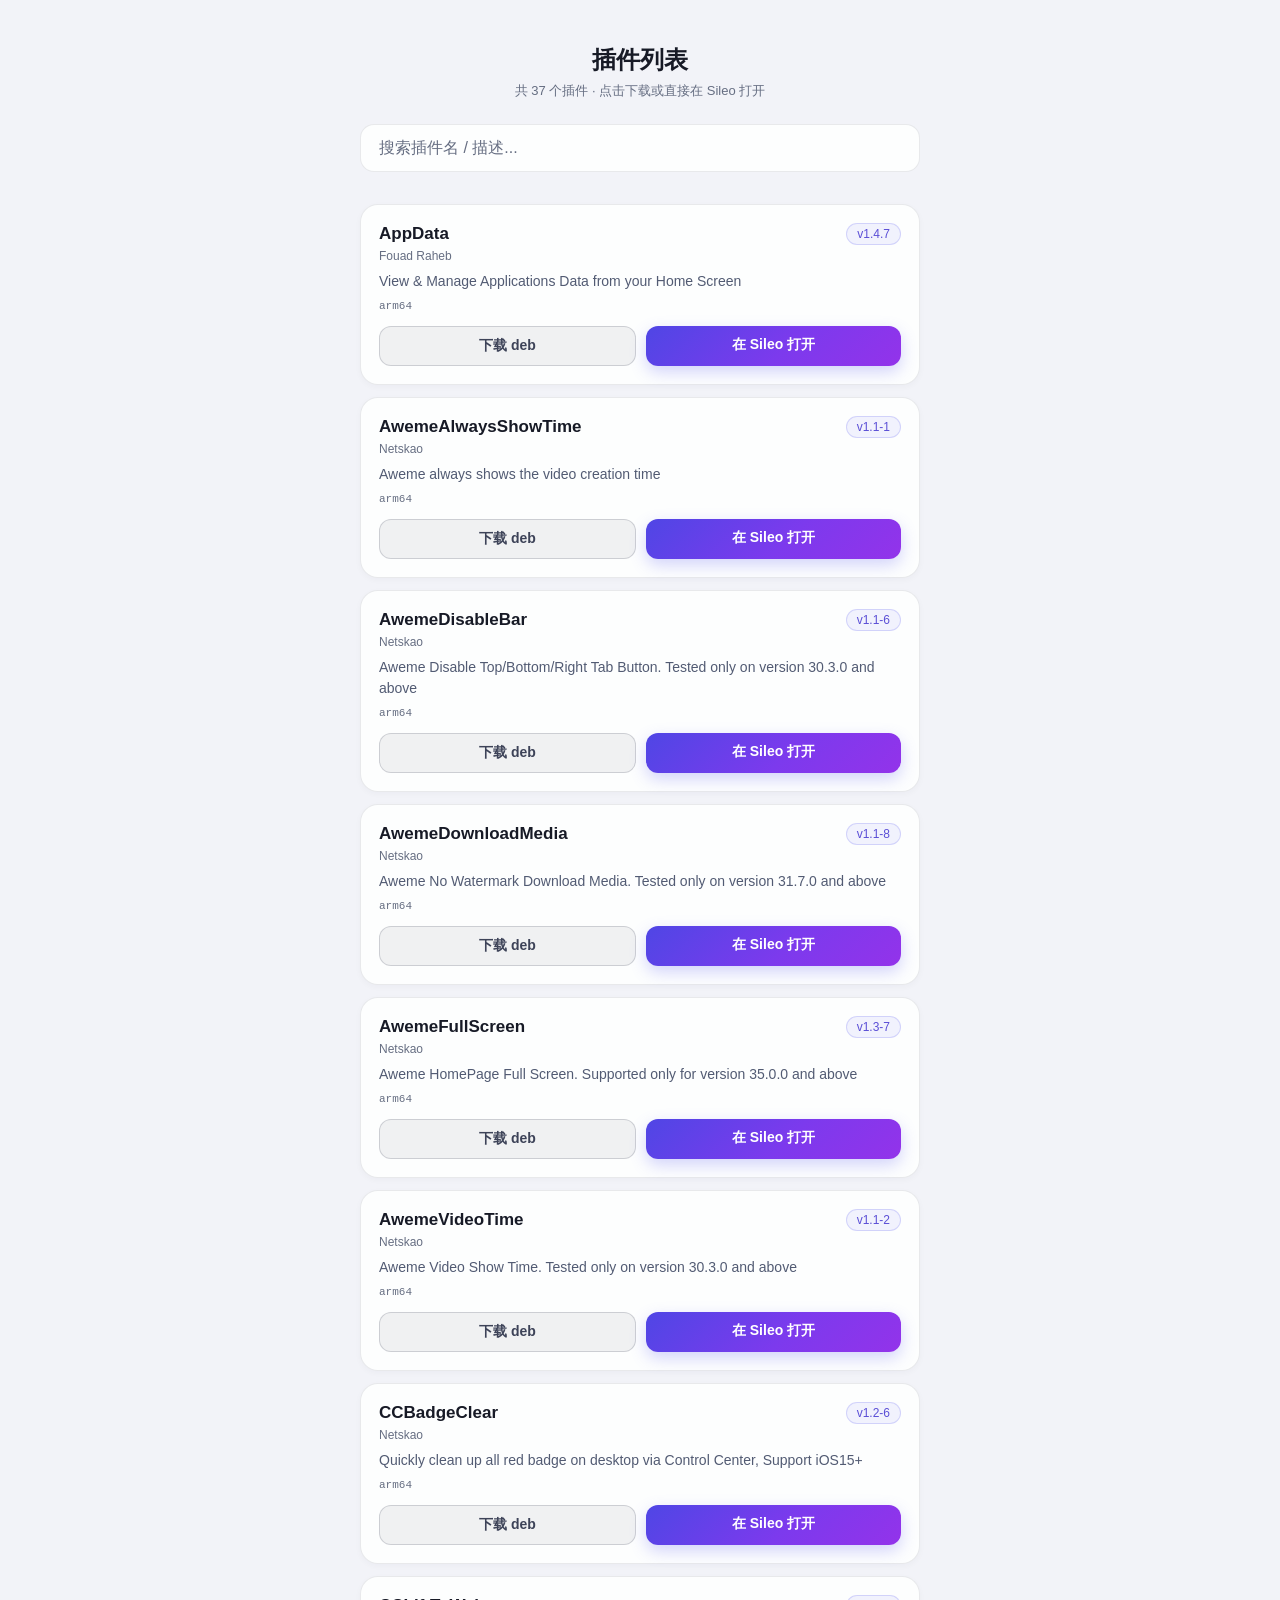
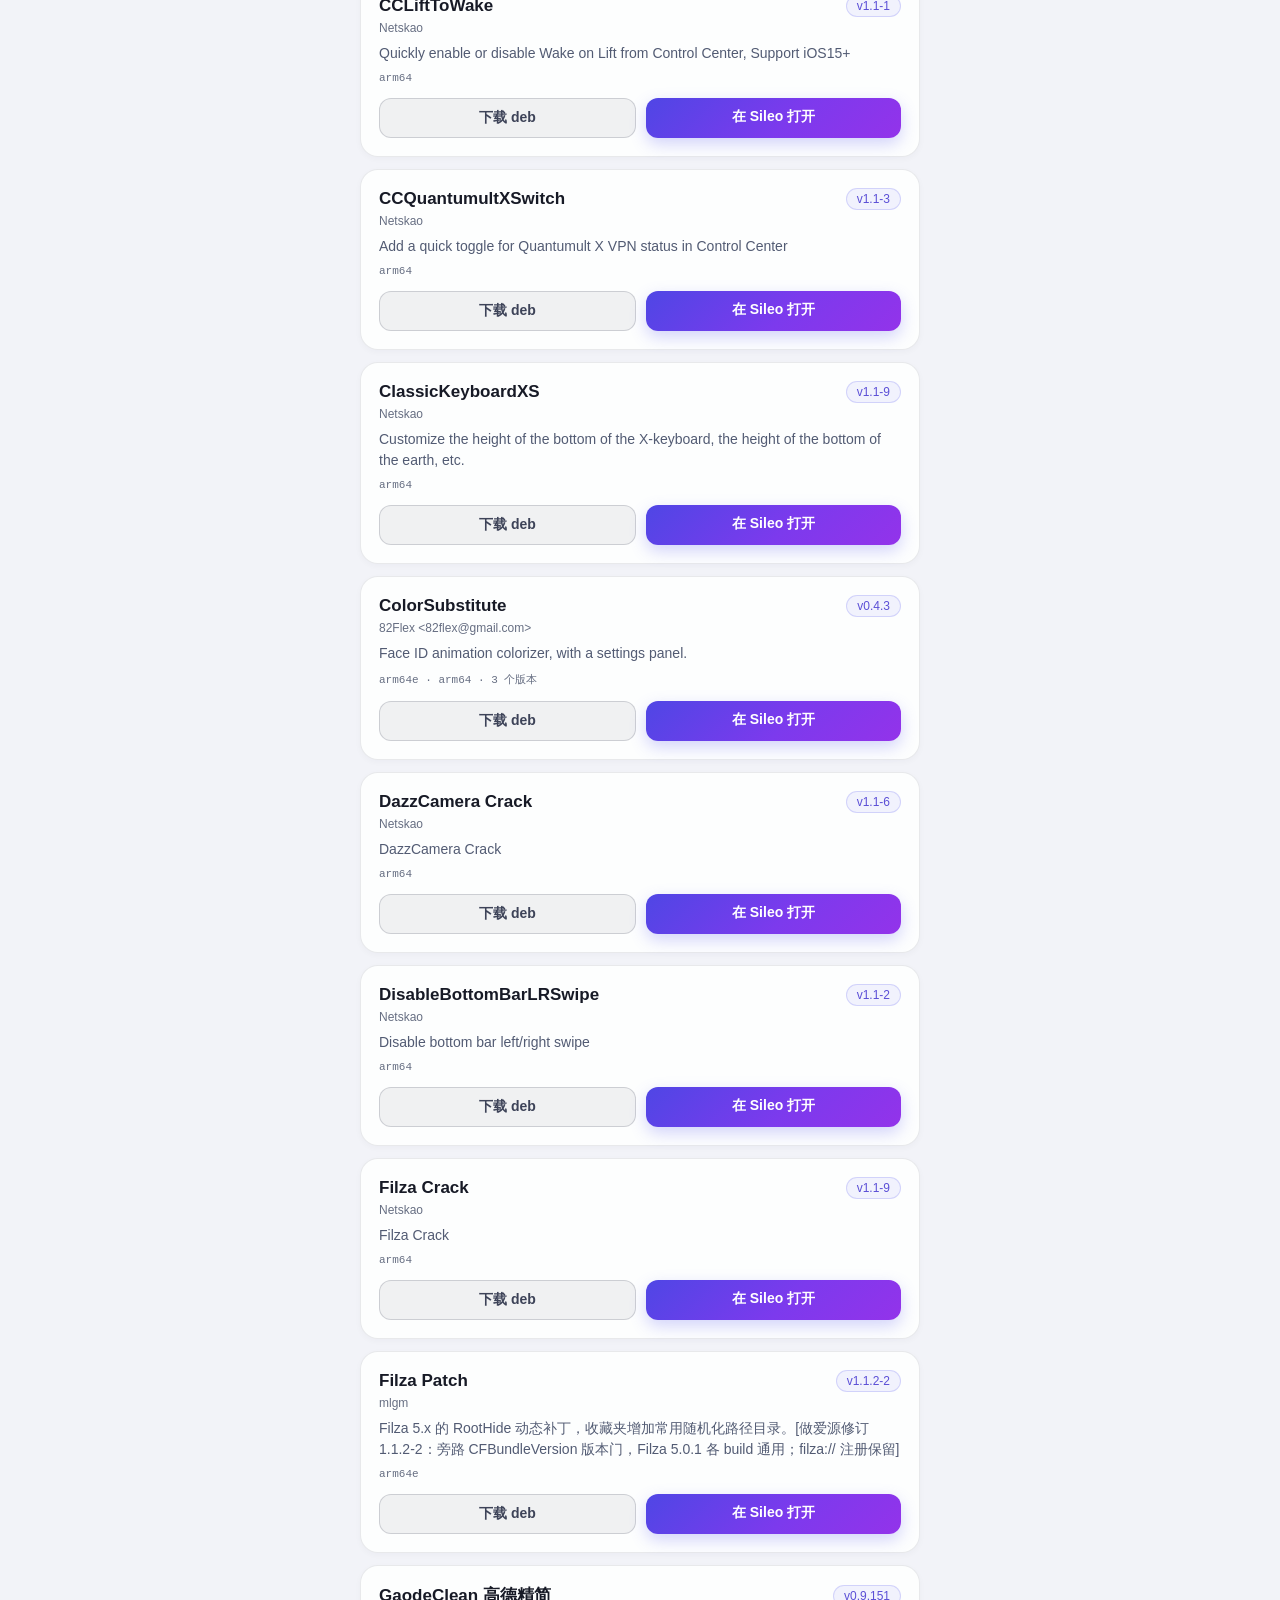
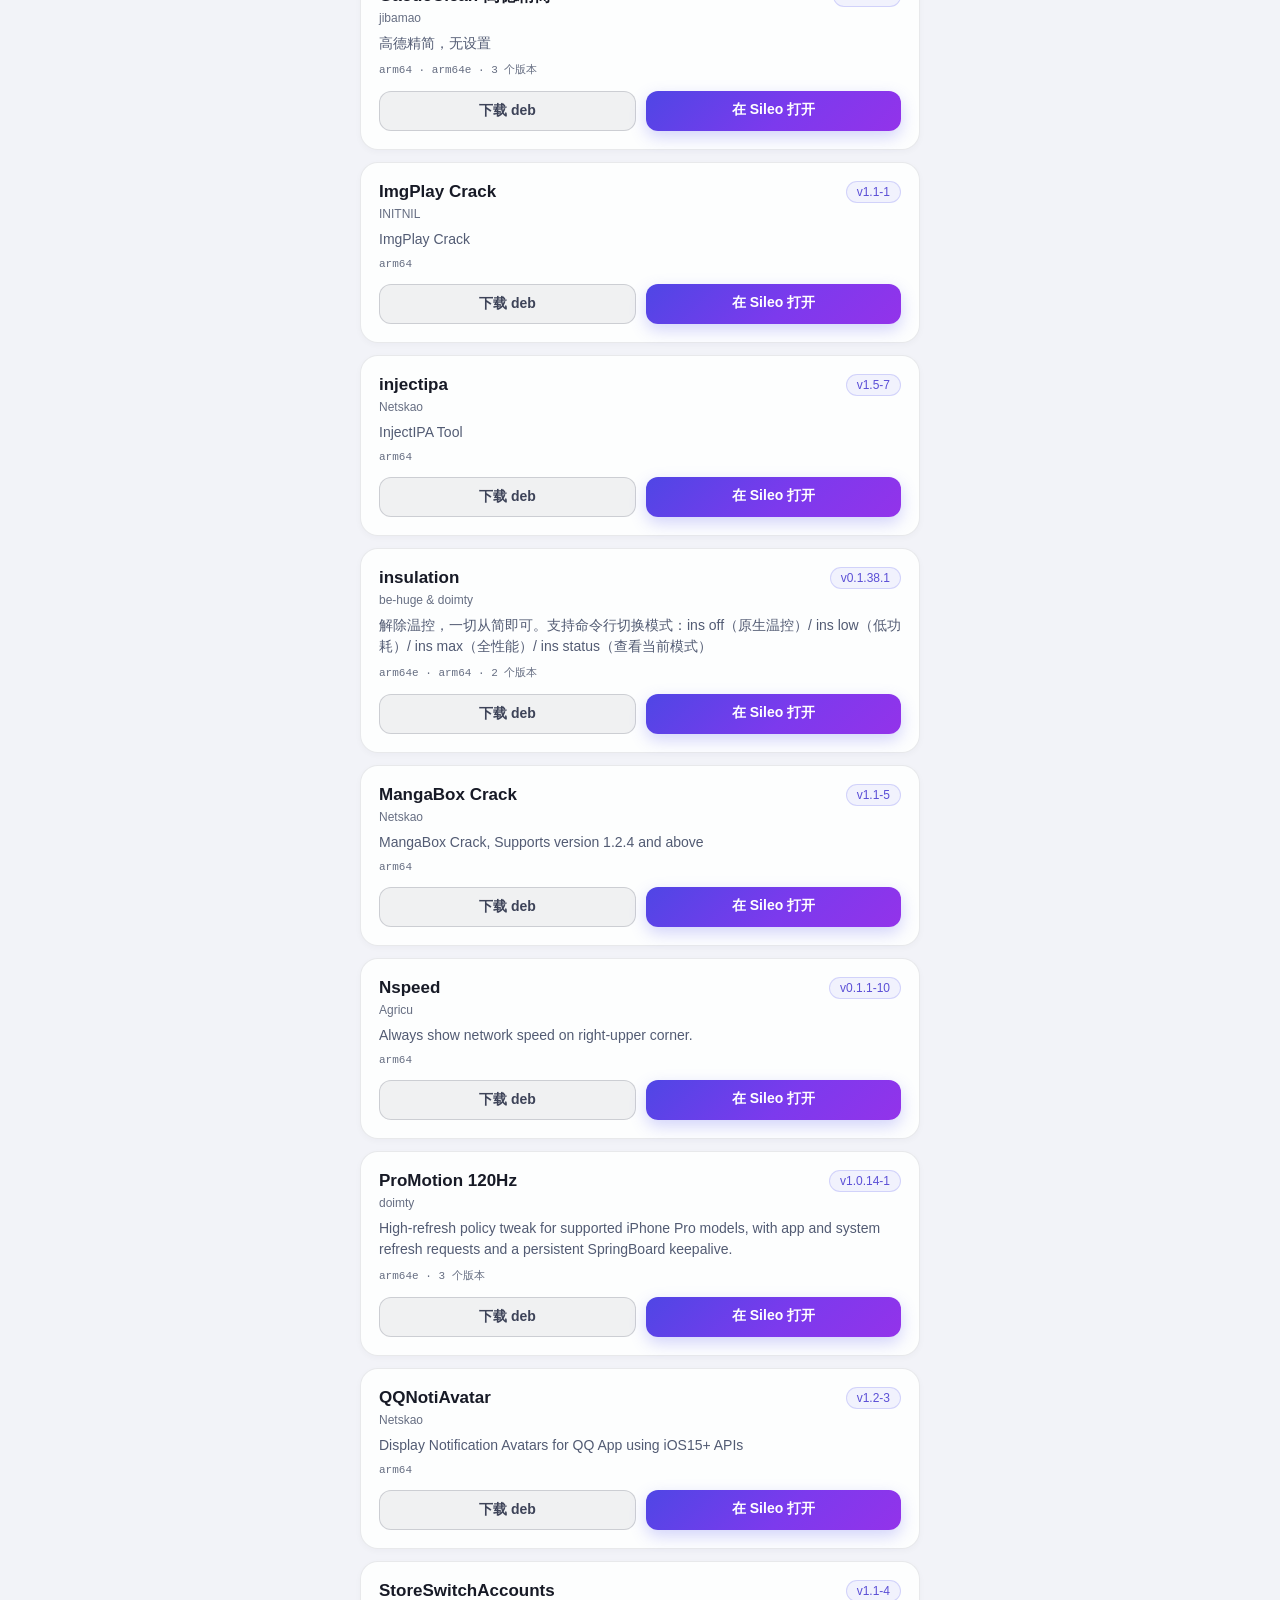
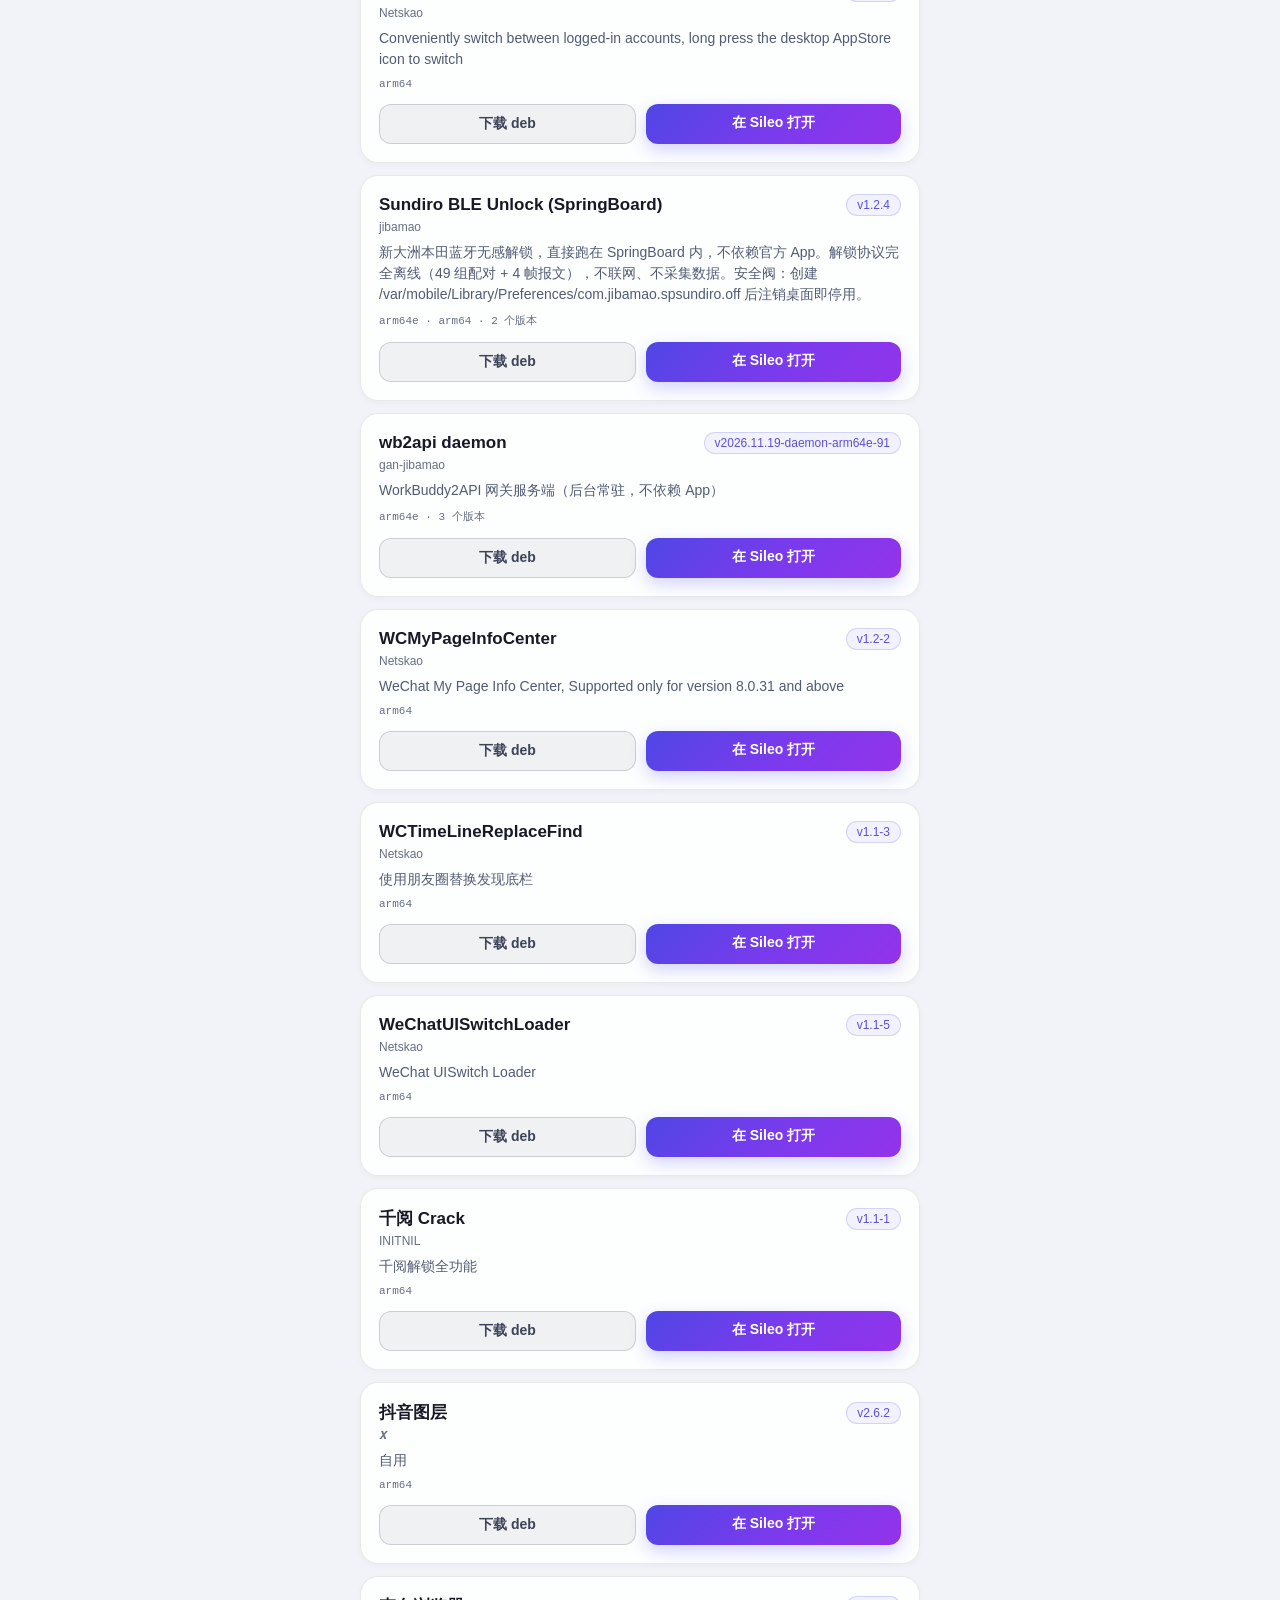
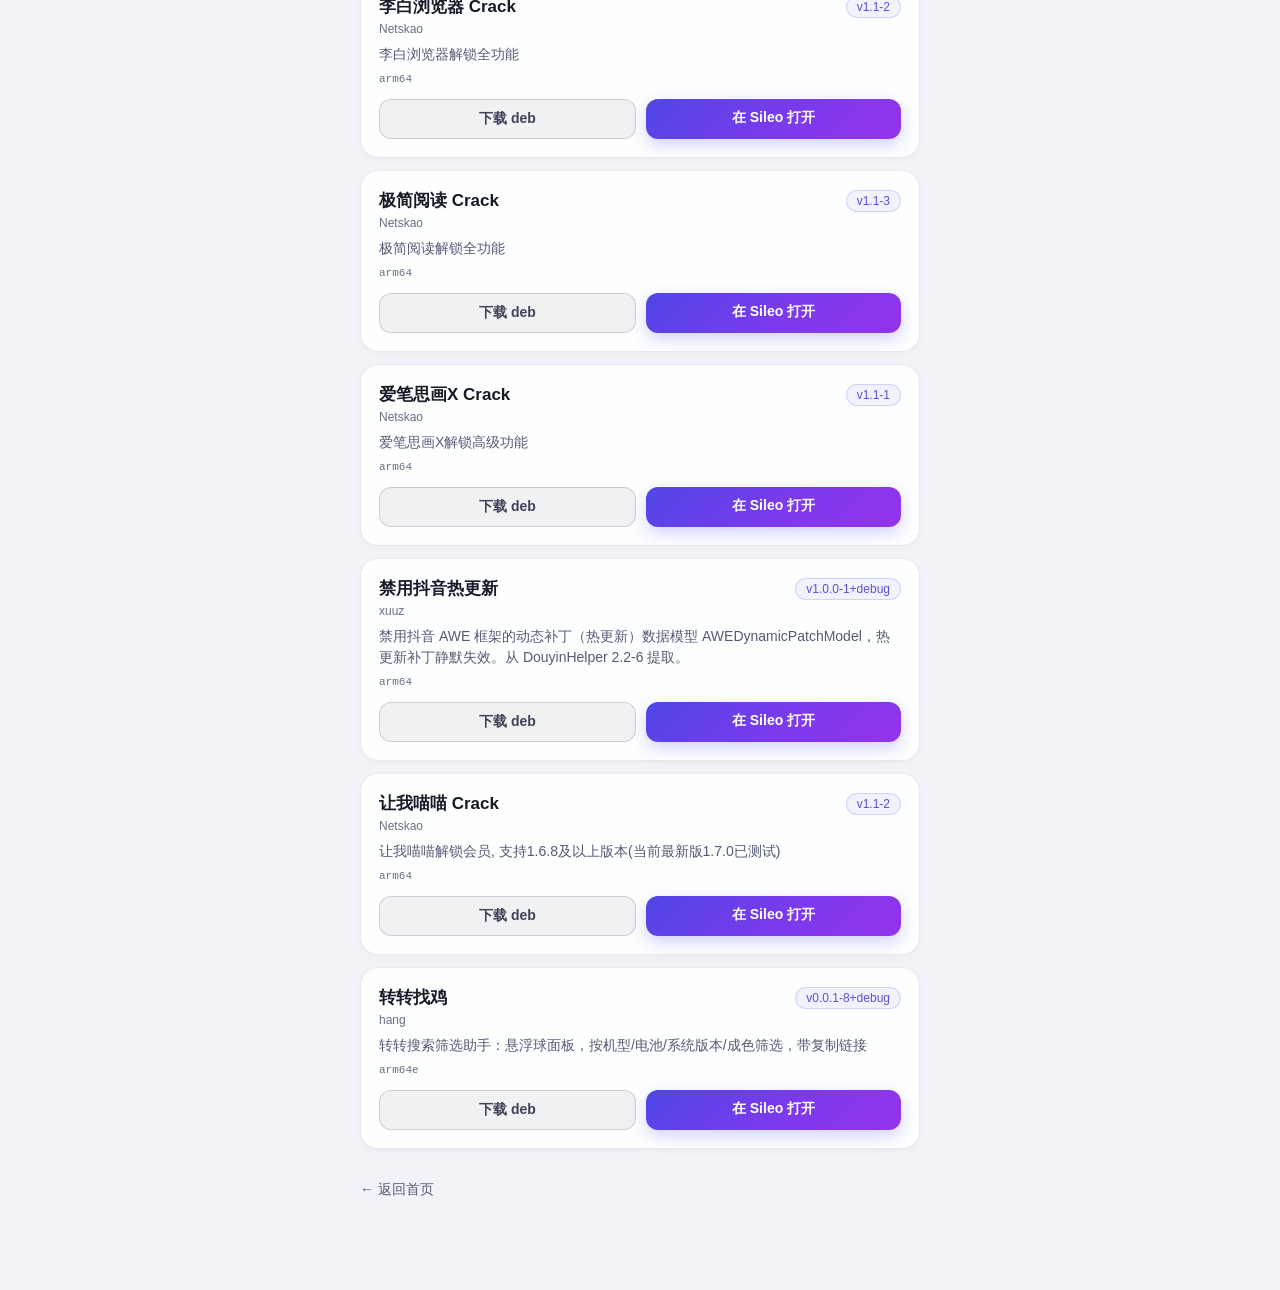
==== commit a38f1343: "auto sync: 2026-11-20T12:18:08Z" ====
--- a/packages.html
+++ b/packages.html
@@ -174,7 +174,7 @@
       <div class="head"><span class="pname">ColorSubstitute</span><span class="pver">v0.4.3</span></div>
       <div class="pauthor">82Flex &lt;82flex@gmail.com&gt;</div>
       <div class="pdesc">Face ID animation colorizer, with a settings panel.</div>
-      <div class="pmeta">arm64 · arm64e · 3 个版本</div>
+      <div class="pmeta">arm64e · arm64 · 3 个版本</div>
       <div class="btns">
         <a class="btn dl" href="https://gan-jibamao.github.io/debs/com.82flex.colorsubstitute_0.4.3_iphoneos-arm64.deb">下载 deb</a>
         <a class="btn sileo" href="sileo://package/com.82flex.colorsubstitute">在 Sileo 打开</a>
@@ -226,7 +226,7 @@
       <div class="pdesc">高德精简，无设置</div>
       <div class="pmeta">arm64 · arm64e · 3 个版本</div>
       <div class="btns">
-        <a class="btn dl" href="https://gan-jibamao.github.io/debs/com.jibamao.gaodeclean_0.9.151_iphoneos-arm64e.deb">下载 deb</a>
+        <a class="btn dl" href="https://gan-jibamao.github.io/debs/com.jibamao.gaodeclean_0.9.151_iphoneos-arm64.deb">下载 deb</a>
         <a class="btn sileo" href="sileo://package/com.jibamao.gaodeclean">在 Sileo 打开</a>
       </div>
     </div>
@@ -254,7 +254,7 @@
       <div class="head"><span class="pname">insulation</span><span class="pver">v0.1.38.1</span></div>
       <div class="pauthor">be-huge &amp; doimty</div>
       <div class="pdesc">解除温控，一切从简即可。支持命令行切换模式：ins off（原生温控）/ ins low（低功耗）/ ins max（全性能）/ ins status（查看当前模式）</div>
-      <div class="pmeta">arm64 · arm64e · 2 个版本</div>
+      <div class="pmeta">arm64e · arm64 · 2 个版本</div>
       <div class="btns">
         <a class="btn dl" href="https://gan-jibamao.github.io/debs/com.be-huge.insulation_0.1.38.1_iphoneos-arm64e.deb">下载 deb</a>
         <a class="btn sileo" href="sileo://package/com.be-huge.insulation">在 Sileo 打开</a>
@@ -314,19 +314,19 @@
       <div class="head"><span class="pname">Sundiro BLE Unlock (SpringBoard)</span><span class="pver">v1.2.4</span></div>
       <div class="pauthor">jibamao</div>
       <div class="pdesc">新大洲本田蓝牙无感解锁，直接跑在 SpringBoard 内，不依赖官方 App。解锁协议完全离线（49 组配对 + 4 帧报文），不联网、不采集数据。安全阀：创建 /var/mobile/Library/Preferences/com.jibamao.spsundiro.off 后注销桌面即停用。</div>
-      <div class="pmeta">arm64 · arm64e · 2 个版本</div>
-      <div class="btns">
-        <a class="btn dl" href="https://gan-jibamao.github.io/debs/com.jibamao.spsundiro_1.2.4_iphoneos-arm64.deb">下载 deb</a>
+      <div class="pmeta">arm64e · arm64 · 2 个版本</div>
+      <div class="btns">
+        <a class="btn dl" href="https://gan-jibamao.github.io/debs/com.jibamao.spsundiro_1.2.4_iphoneos-arm64e.deb">下载 deb</a>
         <a class="btn sileo" href="sileo://package/com.jibamao.spsundiro">在 Sileo 打开</a>
       </div>
     </div>
     <div class="item" data-search="wb2api daemon com.gan.wb2api workbuddy2api 网关服务端（后台常驻，不依赖 app）">
-      <div class="head"><span class="pname">wb2api daemon</span><span class="pver">v2026.11.18-daemon-arm64e-90</span></div>
+      <div class="head"><span class="pname">wb2api daemon</span><span class="pver">v2026.11.19-daemon-arm64e-91</span></div>
       <div class="pauthor">gan-jibamao</div>
       <div class="pdesc">WorkBuddy2API 网关服务端（后台常驻，不依赖 App）</div>
       <div class="pmeta">arm64e · 3 个版本</div>
       <div class="btns">
-        <a class="btn dl" href="https://gan-jibamao.github.io/debs/com.gan.wb2api_2026.11.18-daemon-arm64e-90_iphoneos-arm64e.deb">下载 deb</a>
+        <a class="btn dl" href="https://gan-jibamao.github.io/debs/com.gan.wb2api_2026.11.19-daemon-arm64e-91_iphoneos-arm64e.deb">下载 deb</a>
         <a class="btn sileo" href="sileo://package/com.gan.wb2api">在 Sileo 打开</a>
       </div>
     </div>
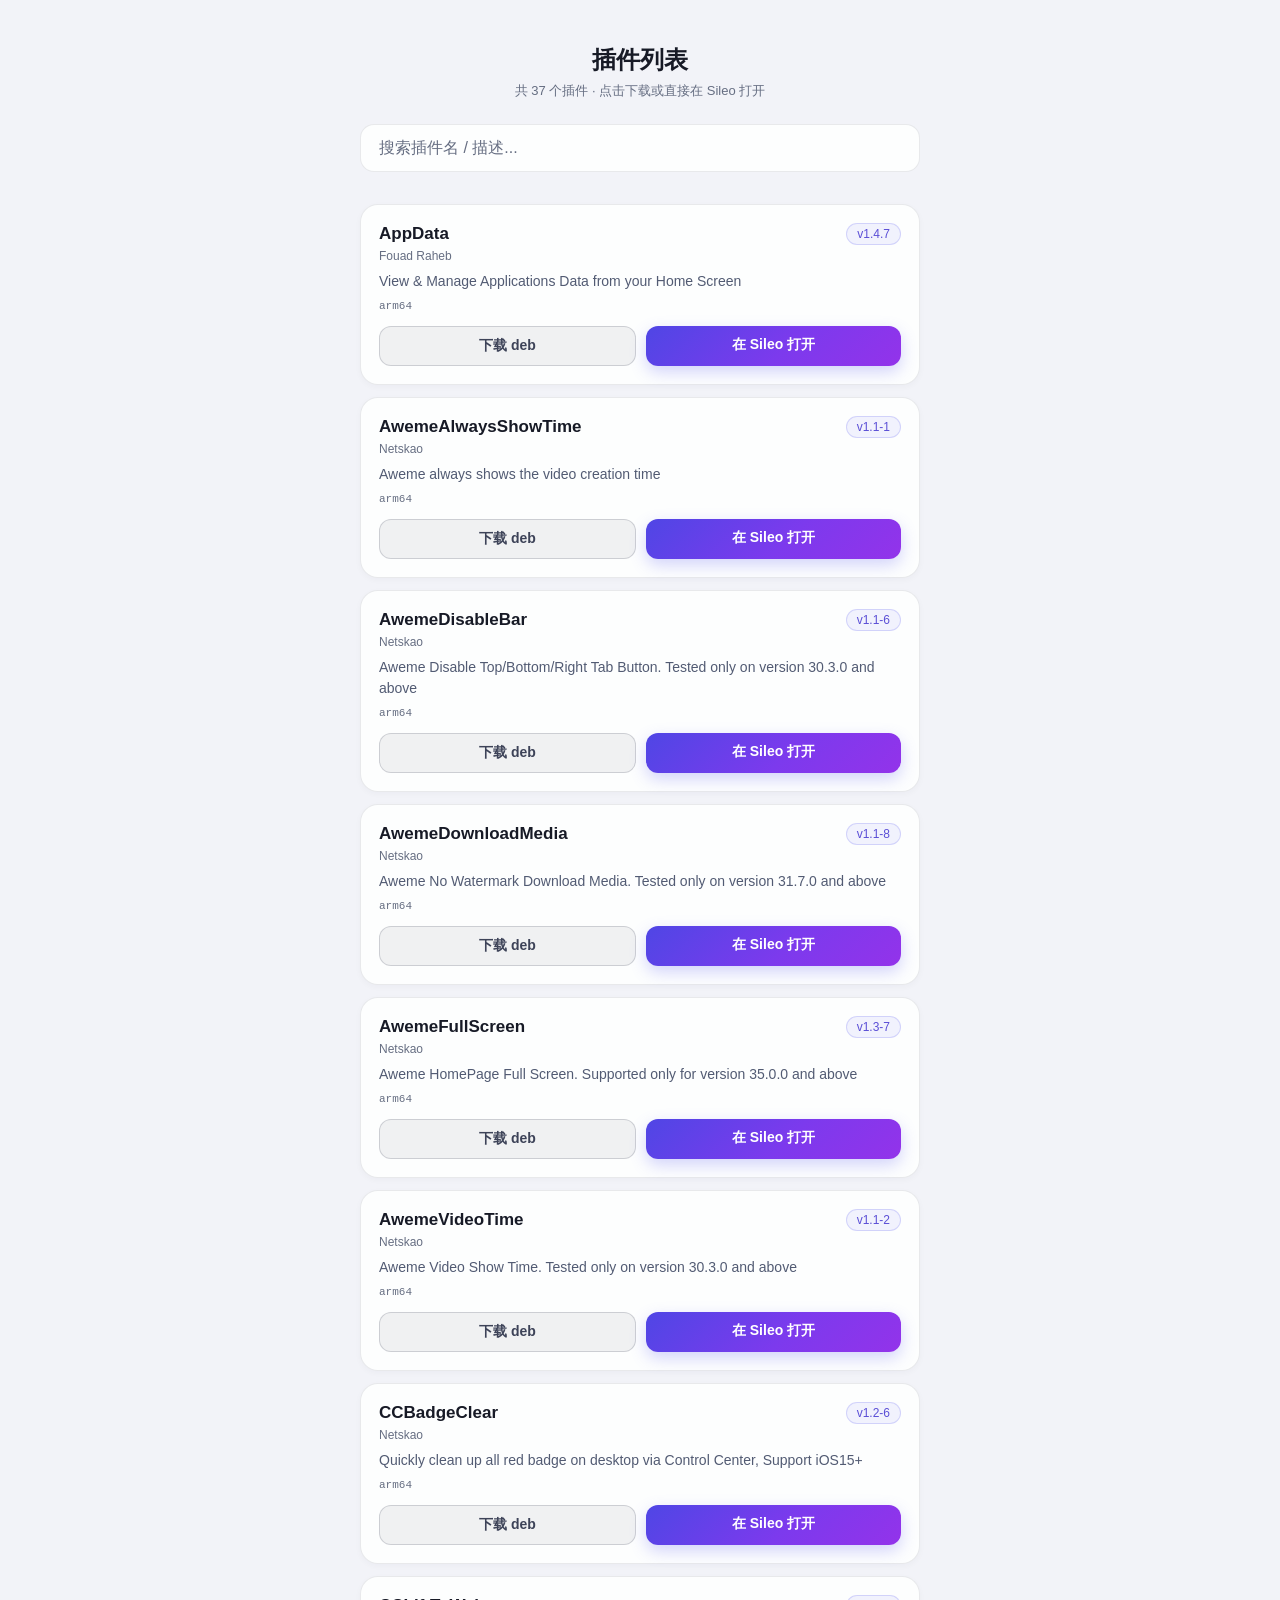
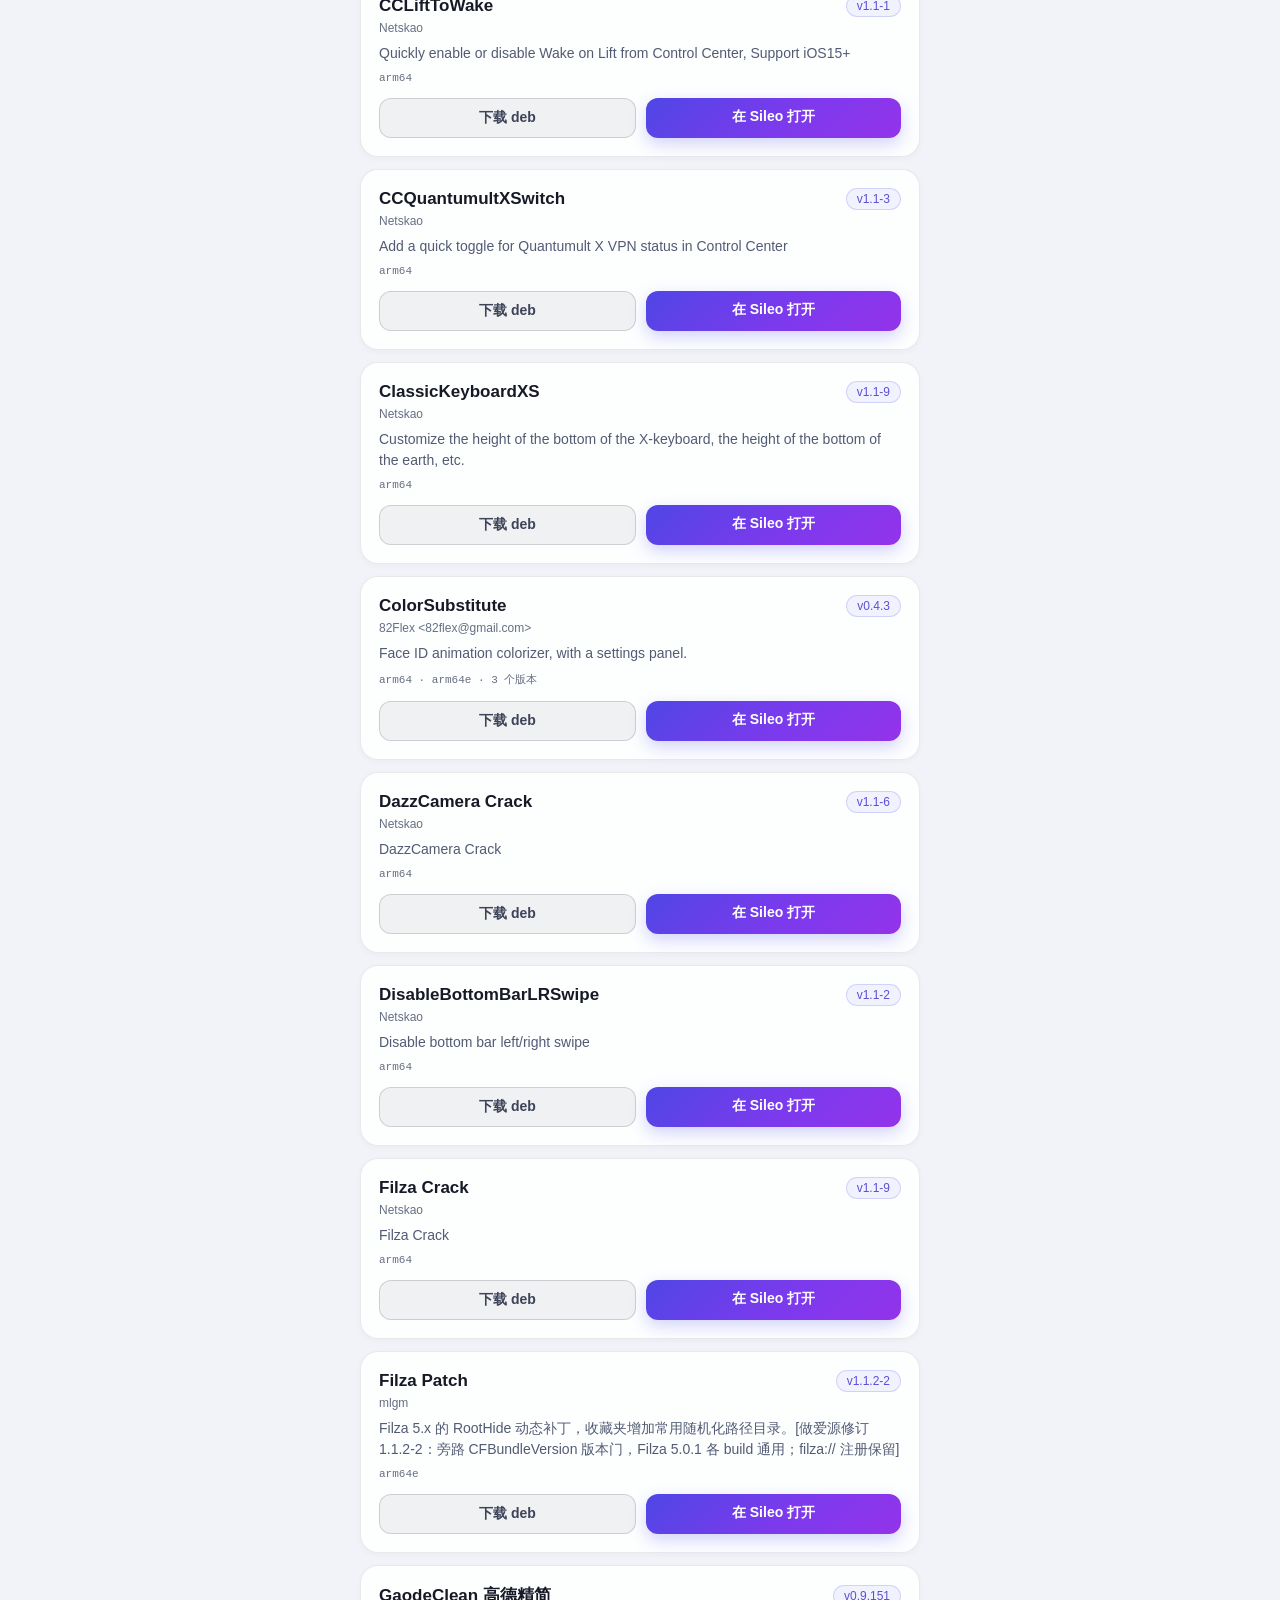
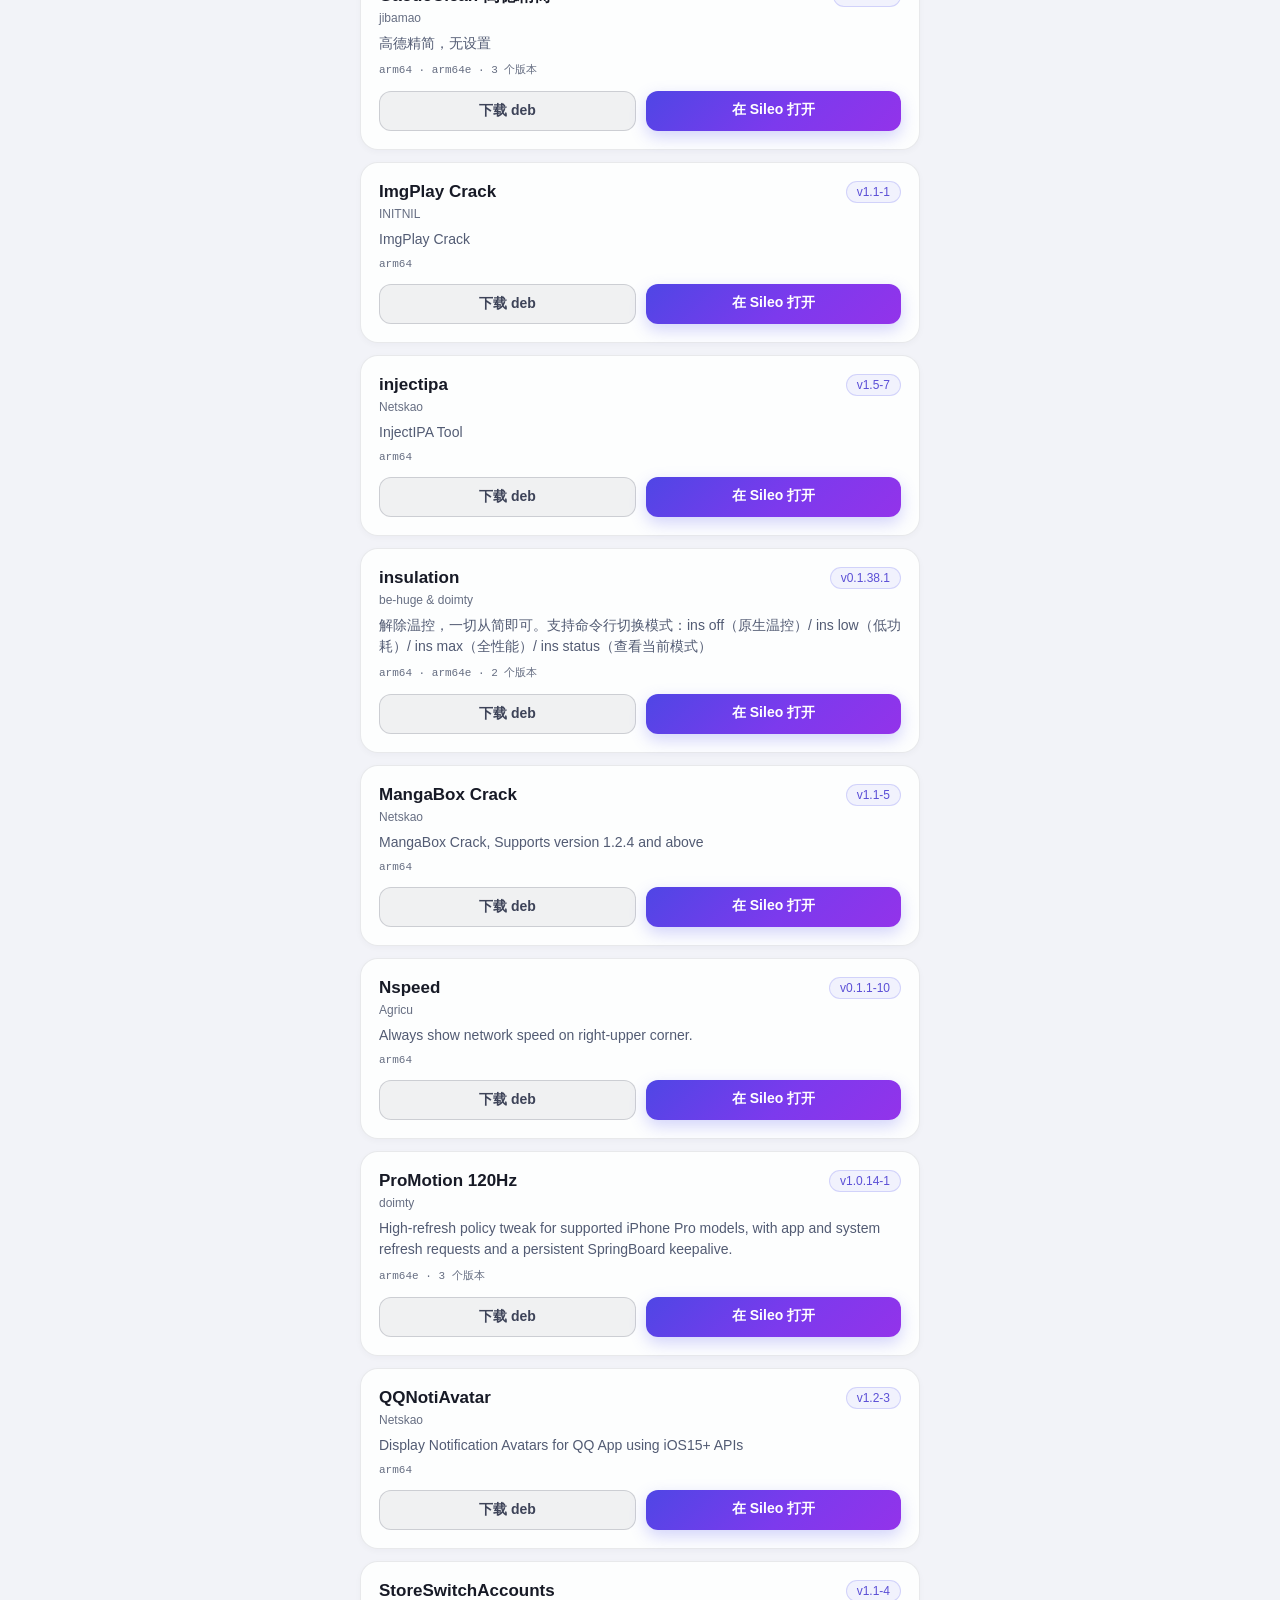
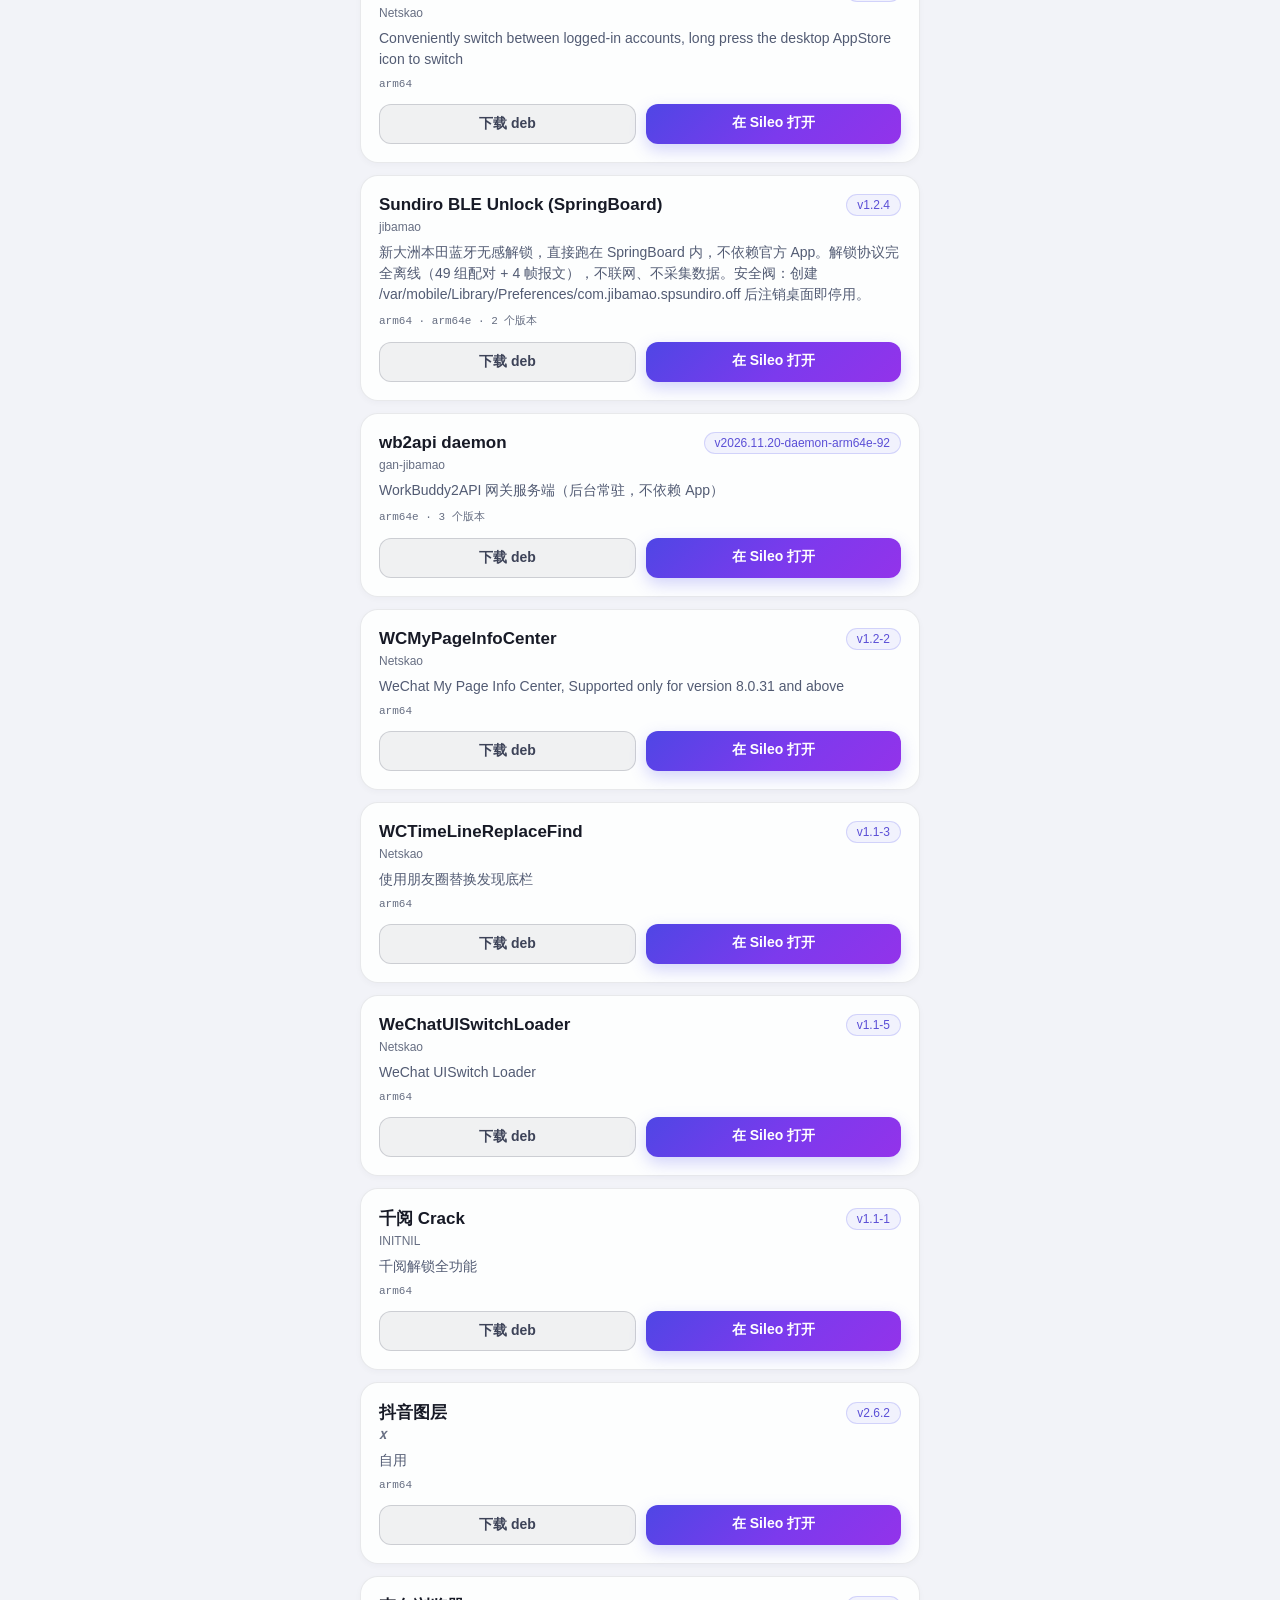
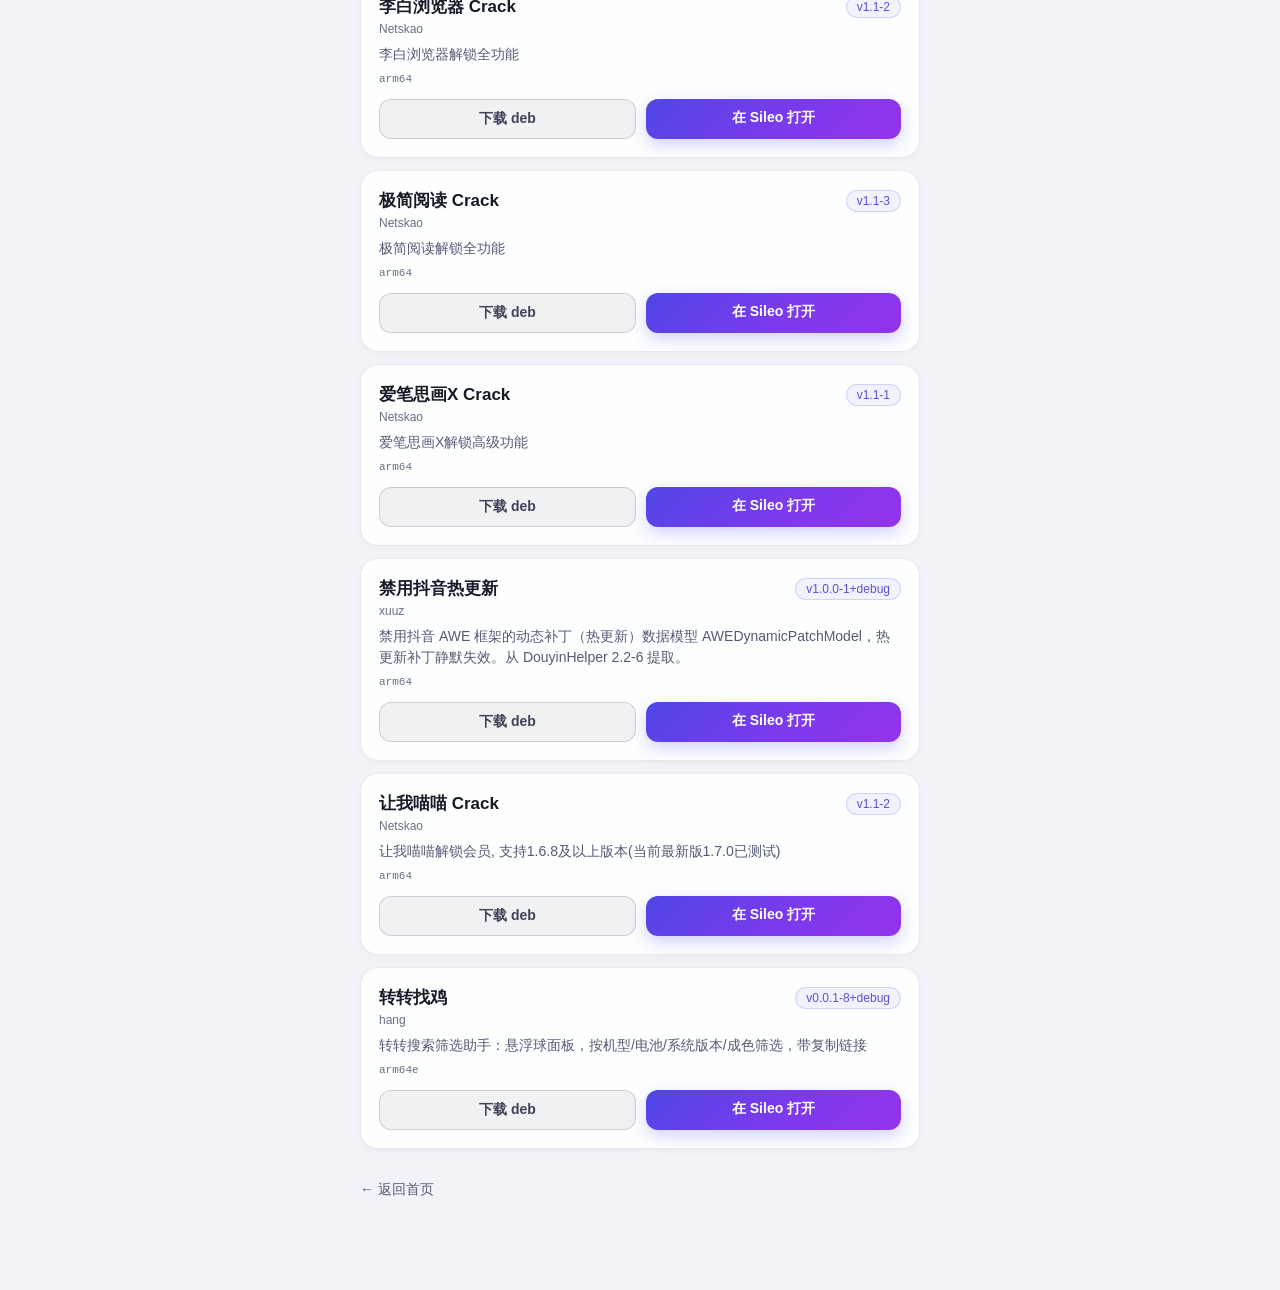
==== commit eafedfe4: "auto sync: 2026-11-20T12:26:50Z" ====
--- a/packages.html
+++ b/packages.html
@@ -174,7 +174,7 @@
       <div class="head"><span class="pname">ColorSubstitute</span><span class="pver">v0.4.3</span></div>
       <div class="pauthor">82Flex &lt;82flex@gmail.com&gt;</div>
       <div class="pdesc">Face ID animation colorizer, with a settings panel.</div>
-      <div class="pmeta">arm64e · arm64 · 3 个版本</div>
+      <div class="pmeta">arm64 · arm64e · 3 个版本</div>
       <div class="btns">
         <a class="btn dl" href="https://gan-jibamao.github.io/debs/com.82flex.colorsubstitute_0.4.3_iphoneos-arm64.deb">下载 deb</a>
         <a class="btn sileo" href="sileo://package/com.82flex.colorsubstitute">在 Sileo 打开</a>
@@ -226,7 +226,7 @@
       <div class="pdesc">高德精简，无设置</div>
       <div class="pmeta">arm64 · arm64e · 3 个版本</div>
       <div class="btns">
-        <a class="btn dl" href="https://gan-jibamao.github.io/debs/com.jibamao.gaodeclean_0.9.151_iphoneos-arm64.deb">下载 deb</a>
+        <a class="btn dl" href="https://gan-jibamao.github.io/debs/com.jibamao.gaodeclean_0.9.151_iphoneos-arm64e.deb">下载 deb</a>
         <a class="btn sileo" href="sileo://package/com.jibamao.gaodeclean">在 Sileo 打开</a>
       </div>
     </div>
@@ -254,7 +254,7 @@
       <div class="head"><span class="pname">insulation</span><span class="pver">v0.1.38.1</span></div>
       <div class="pauthor">be-huge &amp; doimty</div>
       <div class="pdesc">解除温控，一切从简即可。支持命令行切换模式：ins off（原生温控）/ ins low（低功耗）/ ins max（全性能）/ ins status（查看当前模式）</div>
-      <div class="pmeta">arm64e · arm64 · 2 个版本</div>
+      <div class="pmeta">arm64 · arm64e · 2 个版本</div>
       <div class="btns">
         <a class="btn dl" href="https://gan-jibamao.github.io/debs/com.be-huge.insulation_0.1.38.1_iphoneos-arm64e.deb">下载 deb</a>
         <a class="btn sileo" href="sileo://package/com.be-huge.insulation">在 Sileo 打开</a>
@@ -314,19 +314,19 @@
       <div class="head"><span class="pname">Sundiro BLE Unlock (SpringBoard)</span><span class="pver">v1.2.4</span></div>
       <div class="pauthor">jibamao</div>
       <div class="pdesc">新大洲本田蓝牙无感解锁，直接跑在 SpringBoard 内，不依赖官方 App。解锁协议完全离线（49 组配对 + 4 帧报文），不联网、不采集数据。安全阀：创建 /var/mobile/Library/Preferences/com.jibamao.spsundiro.off 后注销桌面即停用。</div>
-      <div class="pmeta">arm64e · arm64 · 2 个版本</div>
-      <div class="btns">
-        <a class="btn dl" href="https://gan-jibamao.github.io/debs/com.jibamao.spsundiro_1.2.4_iphoneos-arm64e.deb">下载 deb</a>
+      <div class="pmeta">arm64 · arm64e · 2 个版本</div>
+      <div class="btns">
+        <a class="btn dl" href="https://gan-jibamao.github.io/debs/com.jibamao.spsundiro_1.2.4_iphoneos-arm64.deb">下载 deb</a>
         <a class="btn sileo" href="sileo://package/com.jibamao.spsundiro">在 Sileo 打开</a>
       </div>
     </div>
     <div class="item" data-search="wb2api daemon com.gan.wb2api workbuddy2api 网关服务端（后台常驻，不依赖 app）">
-      <div class="head"><span class="pname">wb2api daemon</span><span class="pver">v2026.11.19-daemon-arm64e-91</span></div>
+      <div class="head"><span class="pname">wb2api daemon</span><span class="pver">v2026.11.20-daemon-arm64e-92</span></div>
       <div class="pauthor">gan-jibamao</div>
       <div class="pdesc">WorkBuddy2API 网关服务端（后台常驻，不依赖 App）</div>
       <div class="pmeta">arm64e · 3 个版本</div>
       <div class="btns">
-        <a class="btn dl" href="https://gan-jibamao.github.io/debs/com.gan.wb2api_2026.11.19-daemon-arm64e-91_iphoneos-arm64e.deb">下载 deb</a>
+        <a class="btn dl" href="https://gan-jibamao.github.io/debs/com.gan.wb2api_2026.11.20-daemon-arm64e-92_iphoneos-arm64e.deb">下载 deb</a>
         <a class="btn sileo" href="sileo://package/com.gan.wb2api">在 Sileo 打开</a>
       </div>
     </div>
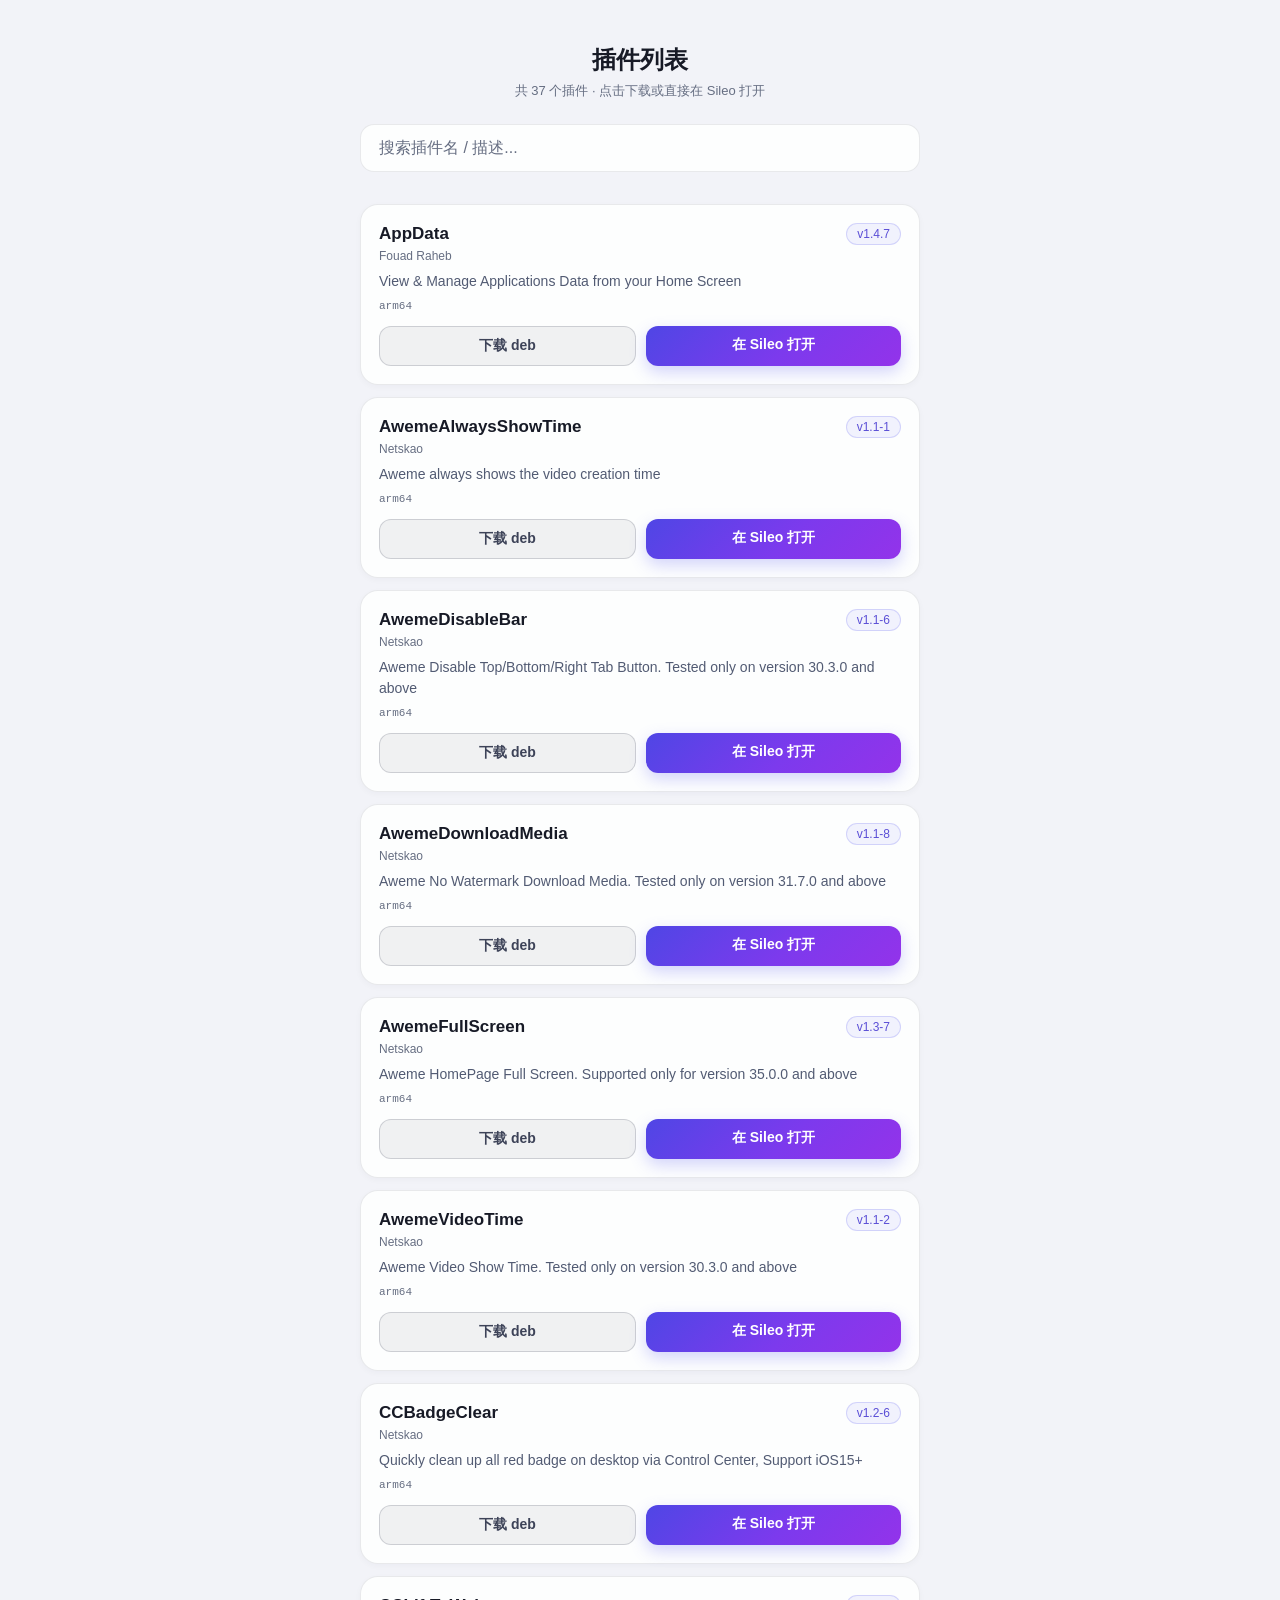
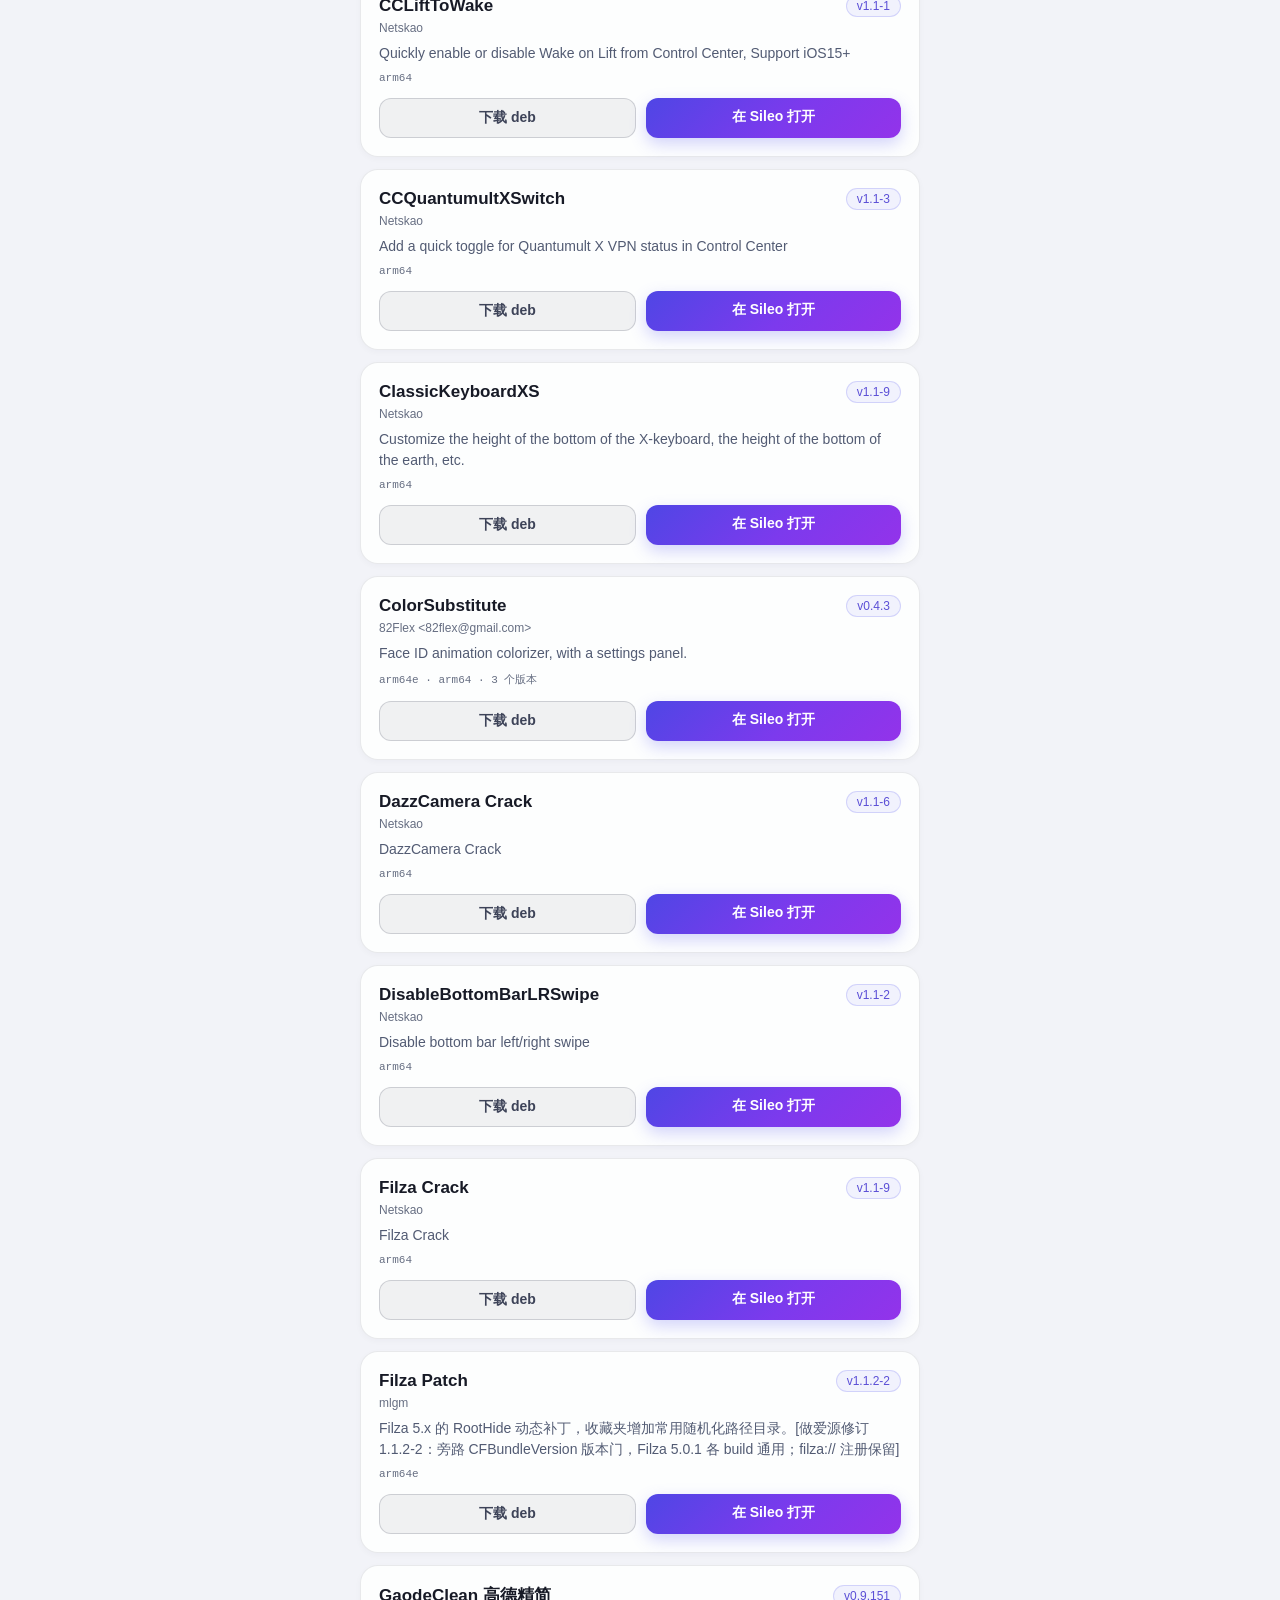
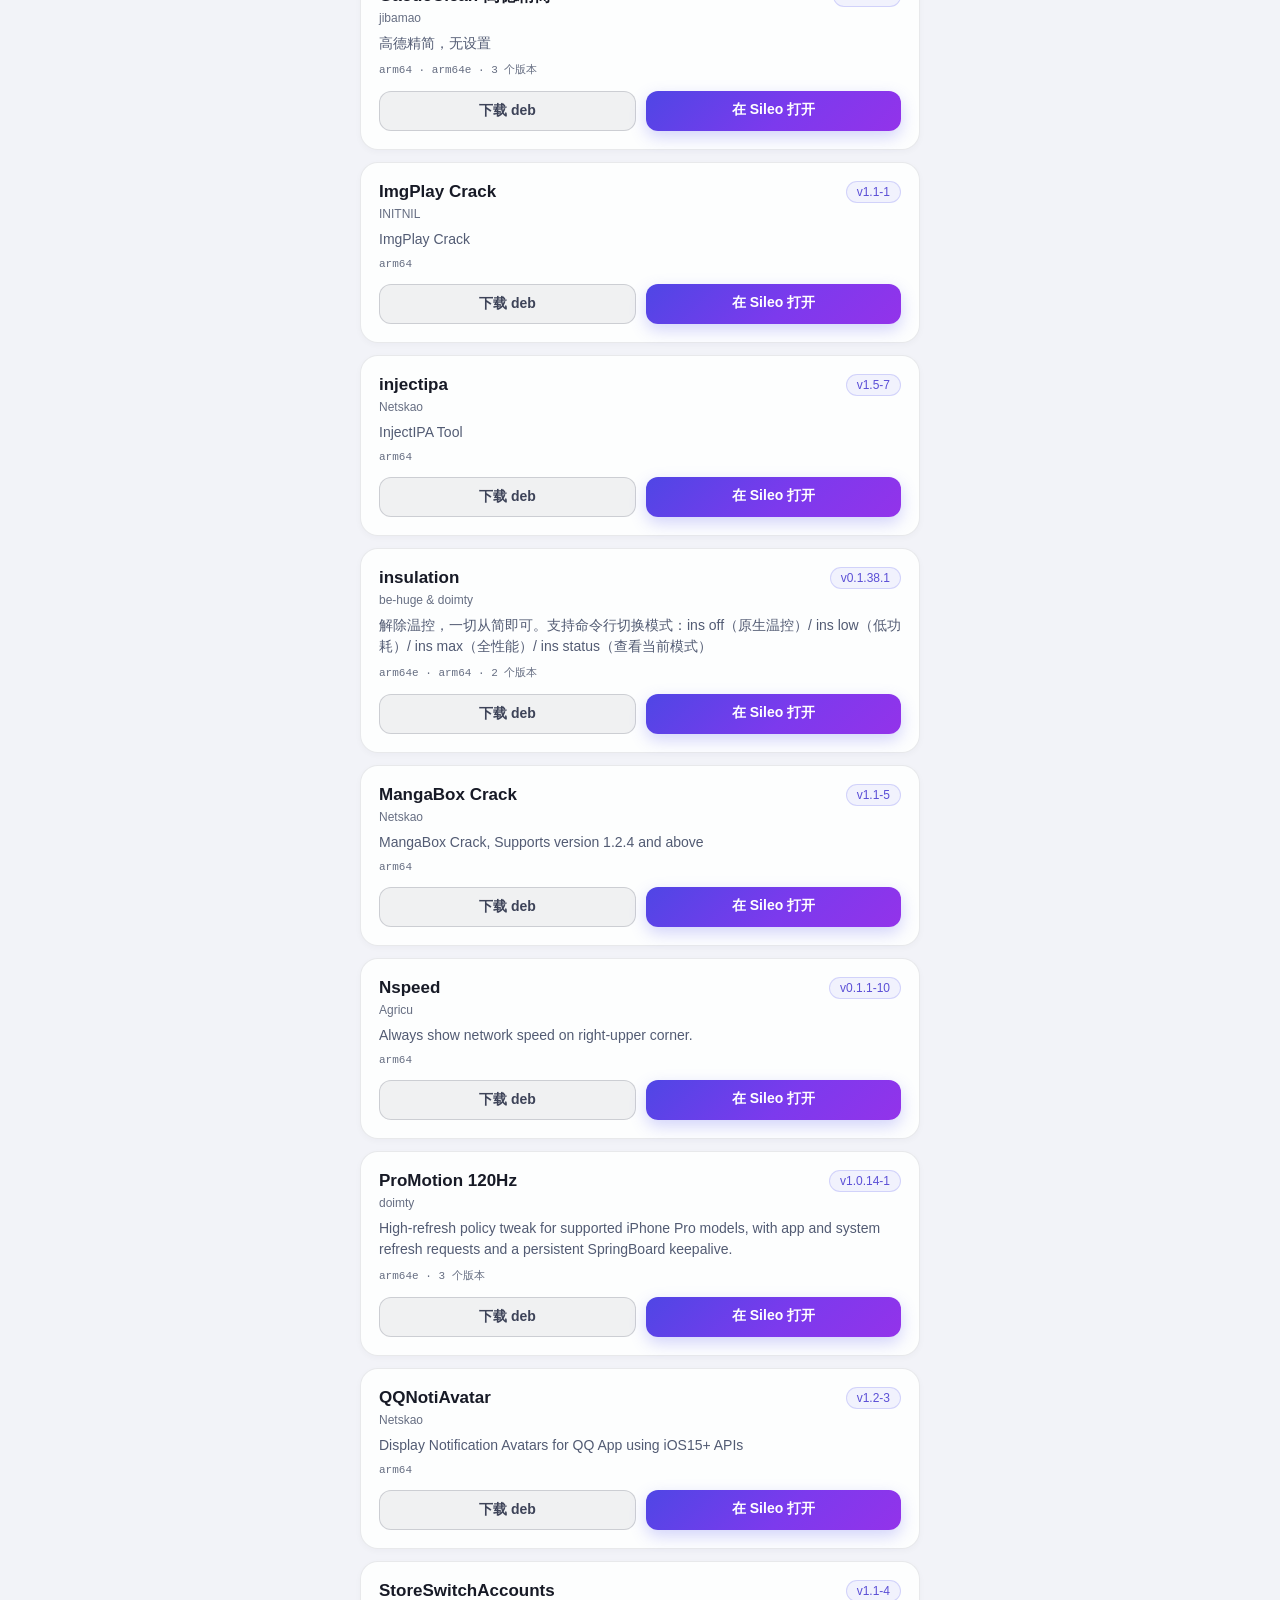
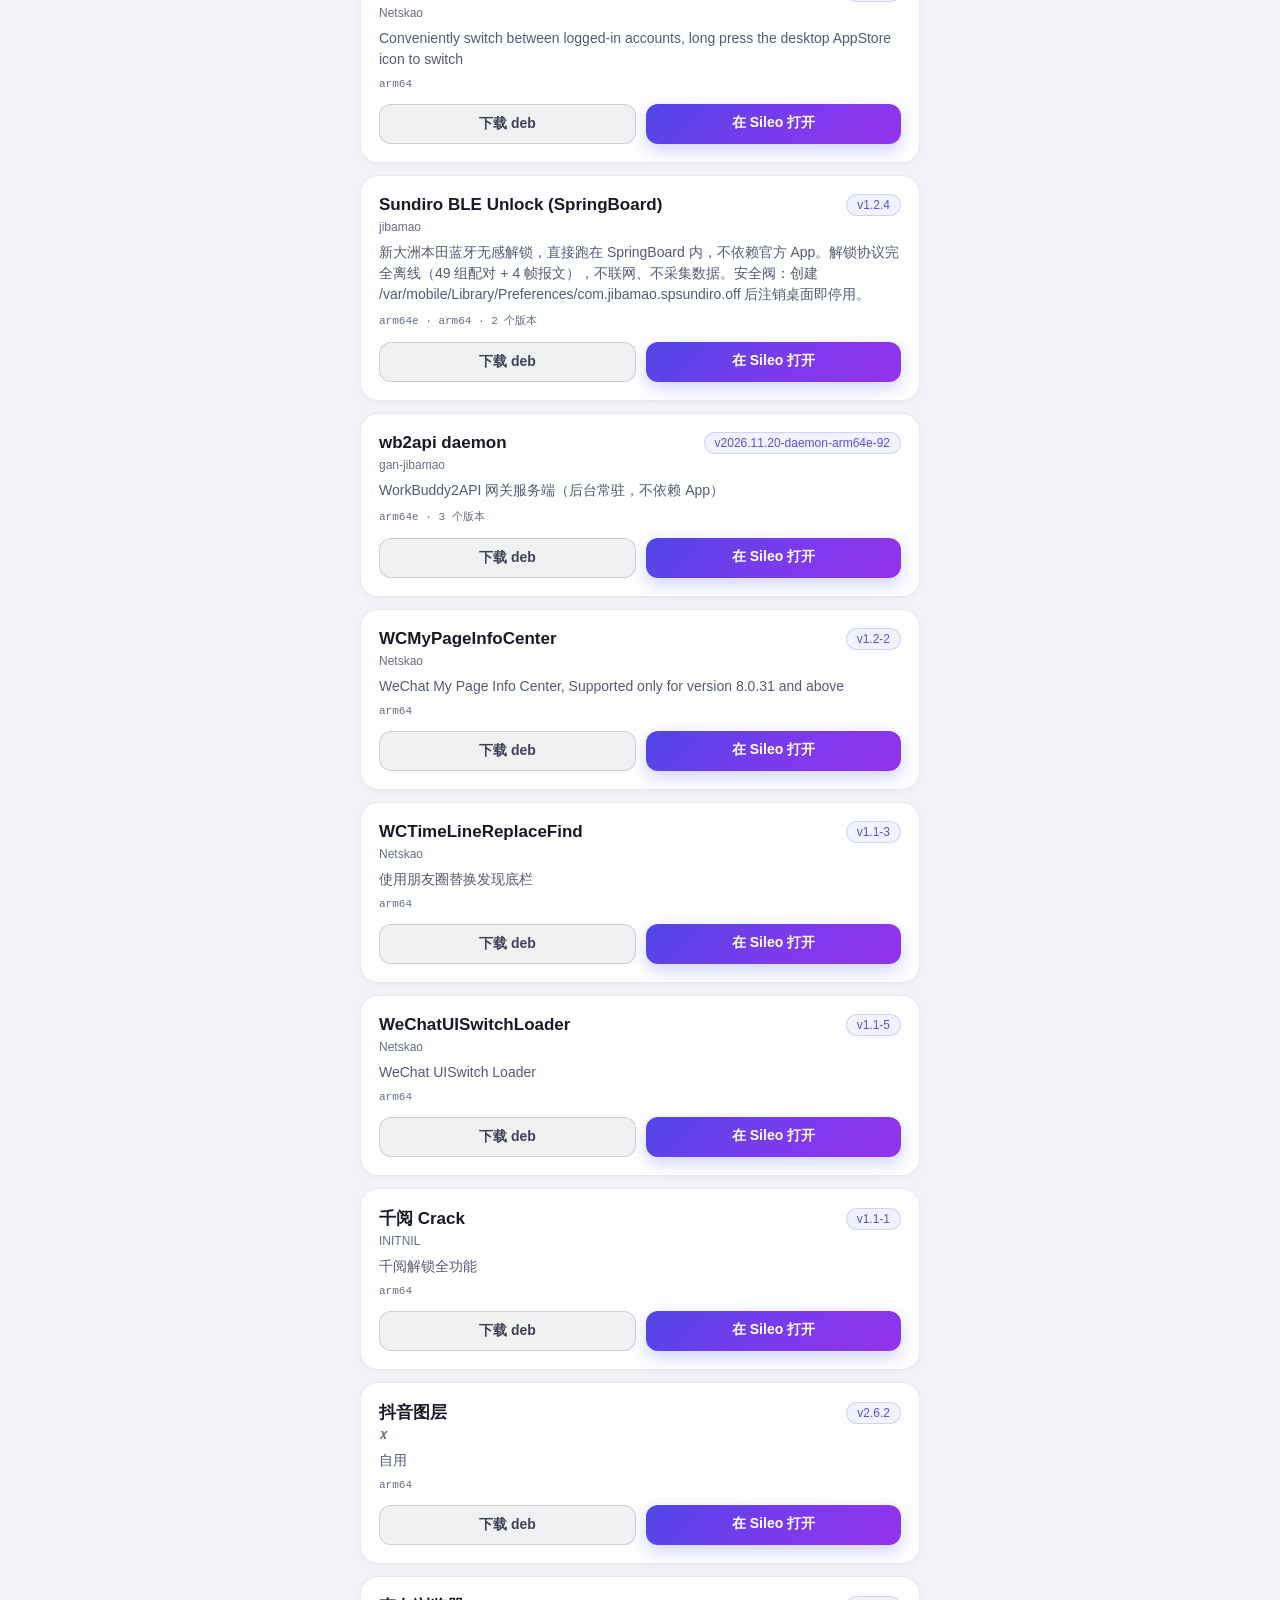
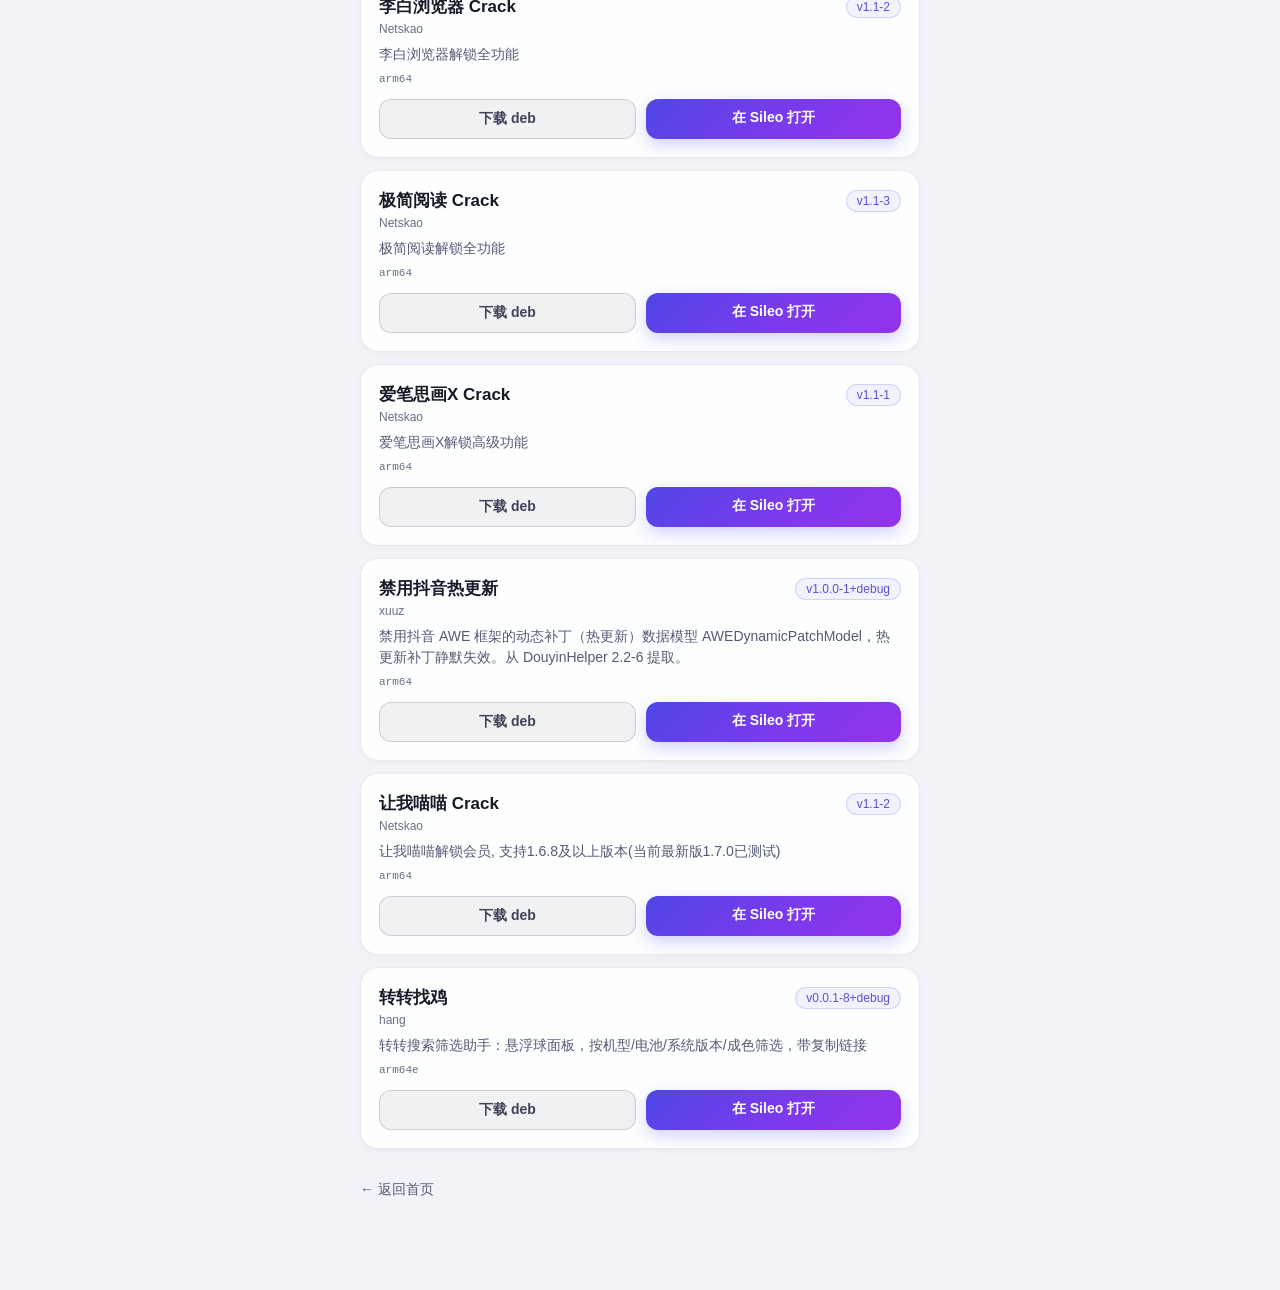
==== commit ad7b314d: "auto sync: 2026-11-20T23:50:25Z" ====
--- a/packages.html
+++ b/packages.html
@@ -174,7 +174,7 @@
       <div class="head"><span class="pname">ColorSubstitute</span><span class="pver">v0.4.3</span></div>
       <div class="pauthor">82Flex &lt;82flex@gmail.com&gt;</div>
       <div class="pdesc">Face ID animation colorizer, with a settings panel.</div>
-      <div class="pmeta">arm64 · arm64e · 3 个版本</div>
+      <div class="pmeta">arm64e · arm64 · 3 个版本</div>
       <div class="btns">
         <a class="btn dl" href="https://gan-jibamao.github.io/debs/com.82flex.colorsubstitute_0.4.3_iphoneos-arm64.deb">下载 deb</a>
         <a class="btn sileo" href="sileo://package/com.82flex.colorsubstitute">在 Sileo 打开</a>
@@ -226,7 +226,7 @@
       <div class="pdesc">高德精简，无设置</div>
       <div class="pmeta">arm64 · arm64e · 3 个版本</div>
       <div class="btns">
-        <a class="btn dl" href="https://gan-jibamao.github.io/debs/com.jibamao.gaodeclean_0.9.151_iphoneos-arm64e.deb">下载 deb</a>
+        <a class="btn dl" href="https://gan-jibamao.github.io/debs/com.jibamao.gaodeclean_0.9.151_iphoneos-arm64.deb">下载 deb</a>
         <a class="btn sileo" href="sileo://package/com.jibamao.gaodeclean">在 Sileo 打开</a>
       </div>
     </div>
@@ -254,7 +254,7 @@
       <div class="head"><span class="pname">insulation</span><span class="pver">v0.1.38.1</span></div>
       <div class="pauthor">be-huge &amp; doimty</div>
       <div class="pdesc">解除温控，一切从简即可。支持命令行切换模式：ins off（原生温控）/ ins low（低功耗）/ ins max（全性能）/ ins status（查看当前模式）</div>
-      <div class="pmeta">arm64 · arm64e · 2 个版本</div>
+      <div class="pmeta">arm64e · arm64 · 2 个版本</div>
       <div class="btns">
         <a class="btn dl" href="https://gan-jibamao.github.io/debs/com.be-huge.insulation_0.1.38.1_iphoneos-arm64e.deb">下载 deb</a>
         <a class="btn sileo" href="sileo://package/com.be-huge.insulation">在 Sileo 打开</a>
@@ -314,9 +314,9 @@
       <div class="head"><span class="pname">Sundiro BLE Unlock (SpringBoard)</span><span class="pver">v1.2.4</span></div>
       <div class="pauthor">jibamao</div>
       <div class="pdesc">新大洲本田蓝牙无感解锁，直接跑在 SpringBoard 内，不依赖官方 App。解锁协议完全离线（49 组配对 + 4 帧报文），不联网、不采集数据。安全阀：创建 /var/mobile/Library/Preferences/com.jibamao.spsundiro.off 后注销桌面即停用。</div>
-      <div class="pmeta">arm64 · arm64e · 2 个版本</div>
-      <div class="btns">
-        <a class="btn dl" href="https://gan-jibamao.github.io/debs/com.jibamao.spsundiro_1.2.4_iphoneos-arm64.deb">下载 deb</a>
+      <div class="pmeta">arm64e · arm64 · 2 个版本</div>
+      <div class="btns">
+        <a class="btn dl" href="https://gan-jibamao.github.io/debs/com.jibamao.spsundiro_1.2.4_iphoneos-arm64e.deb">下载 deb</a>
         <a class="btn sileo" href="sileo://package/com.jibamao.spsundiro">在 Sileo 打开</a>
       </div>
     </div>
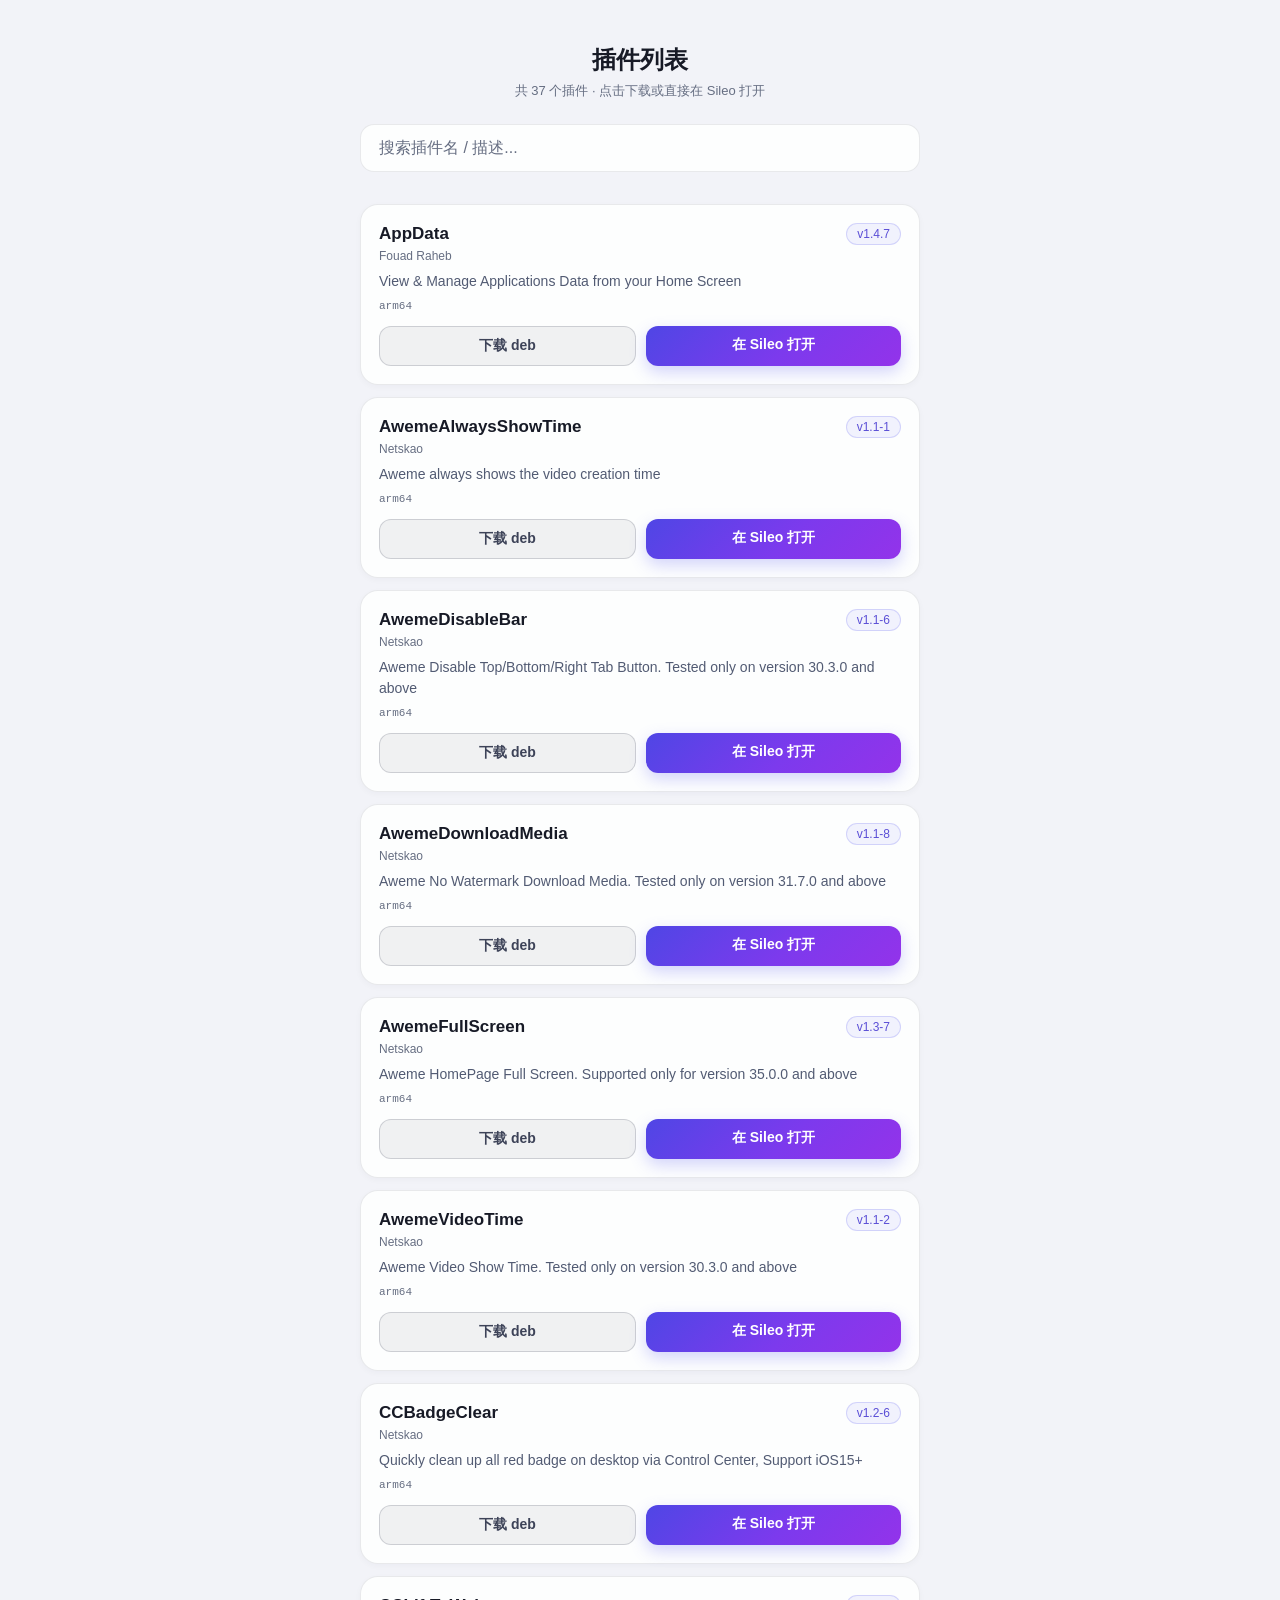
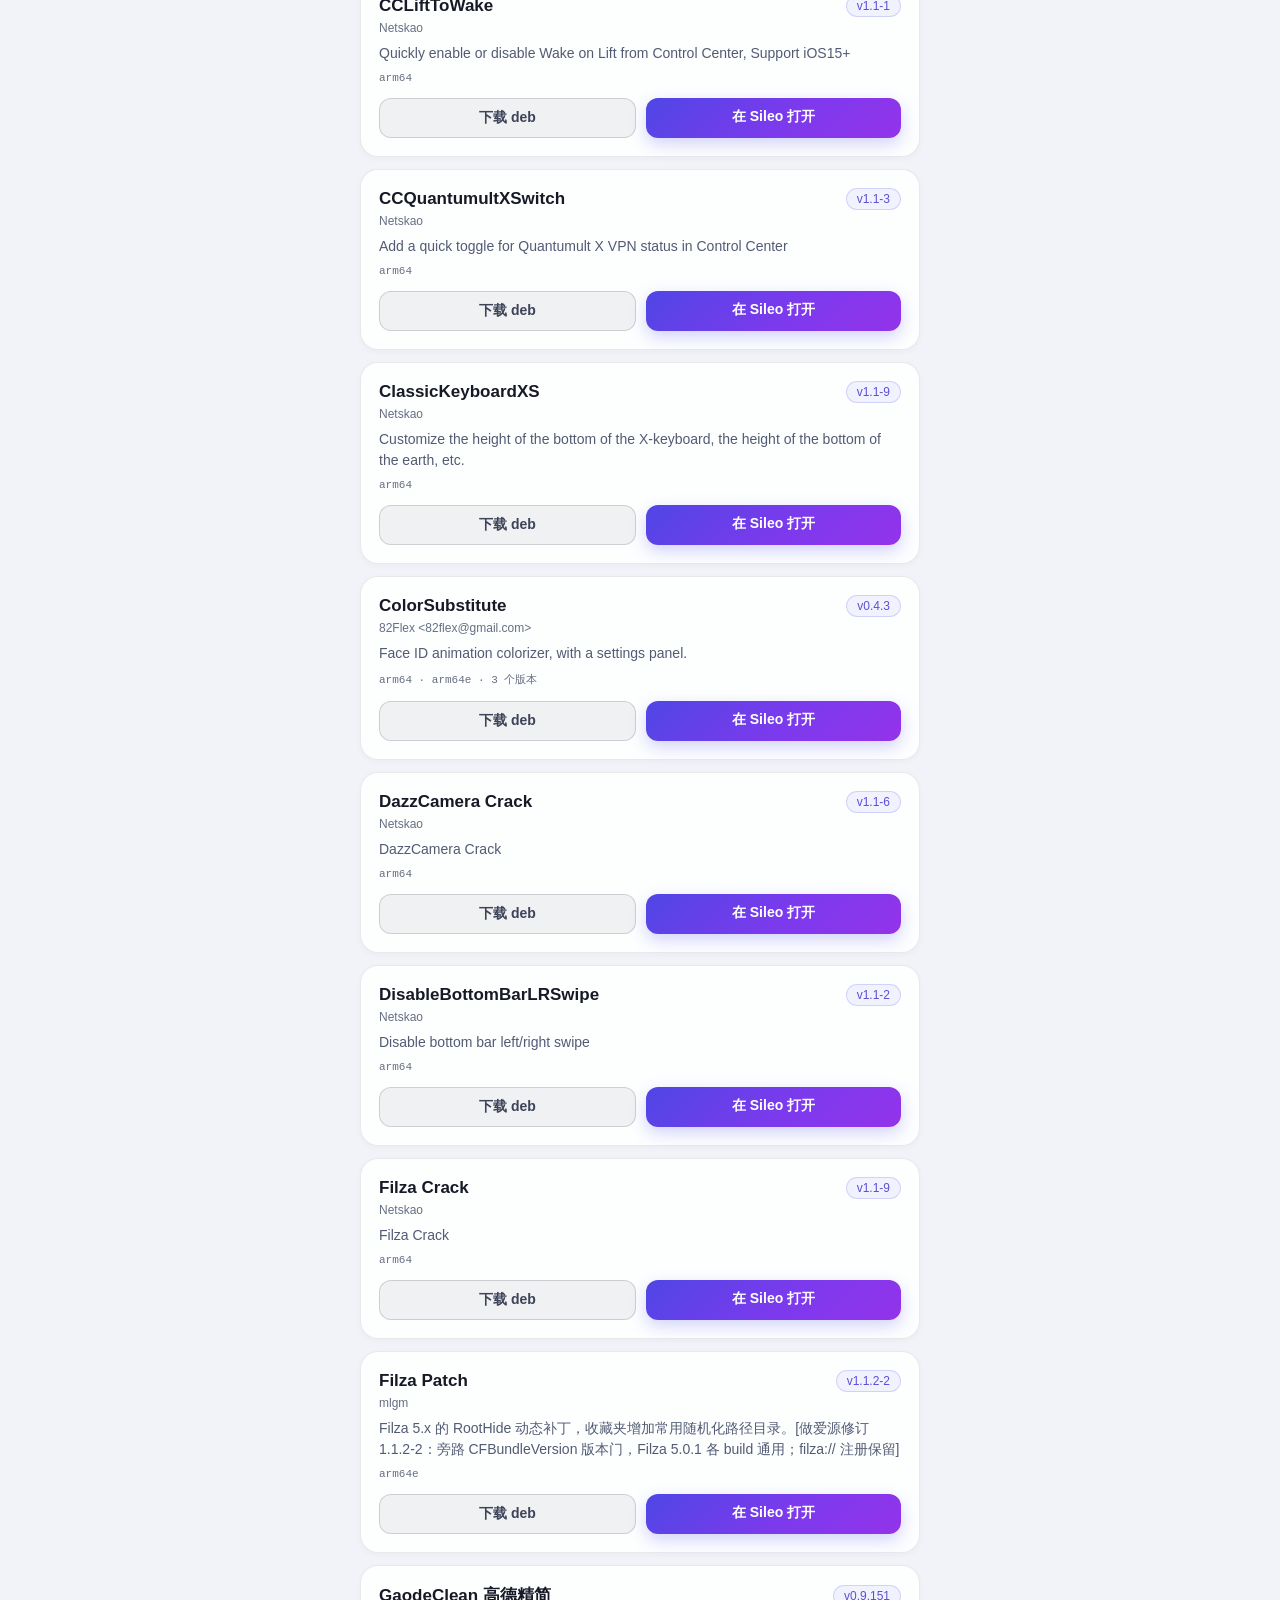
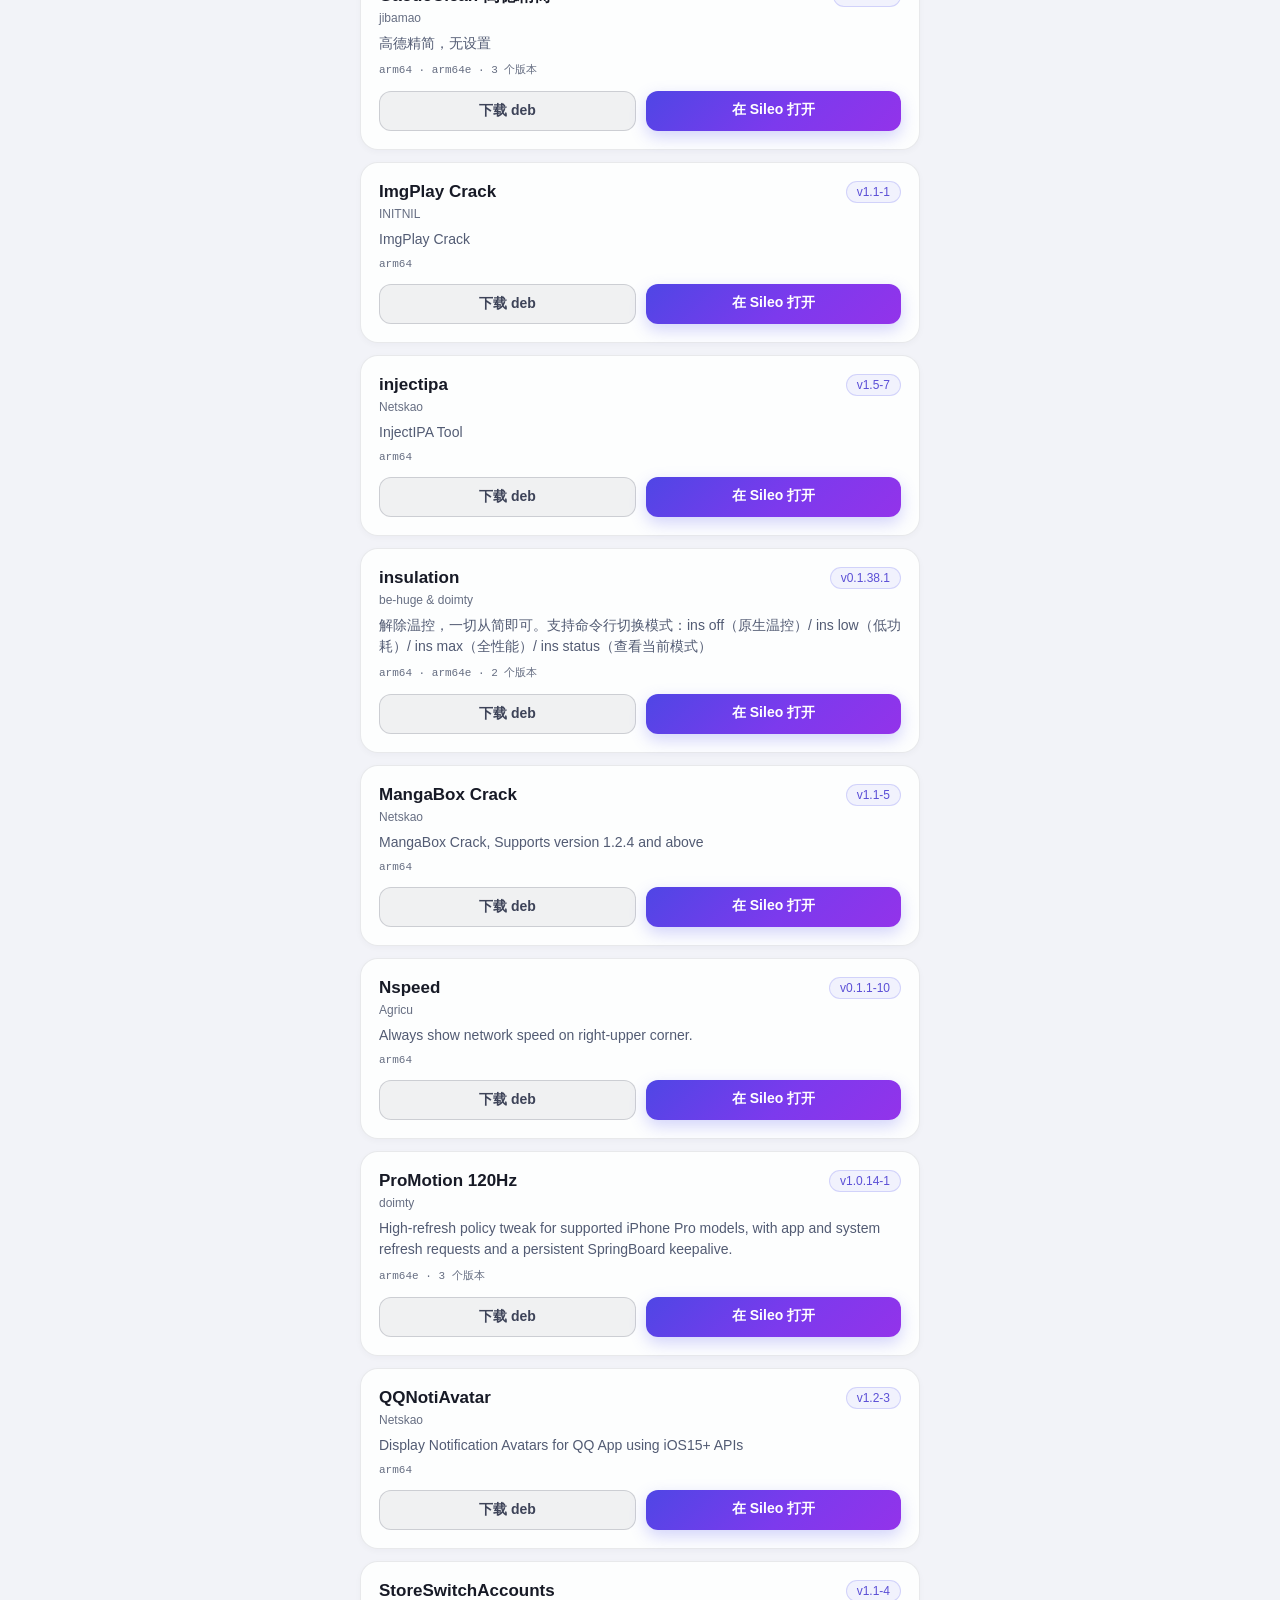
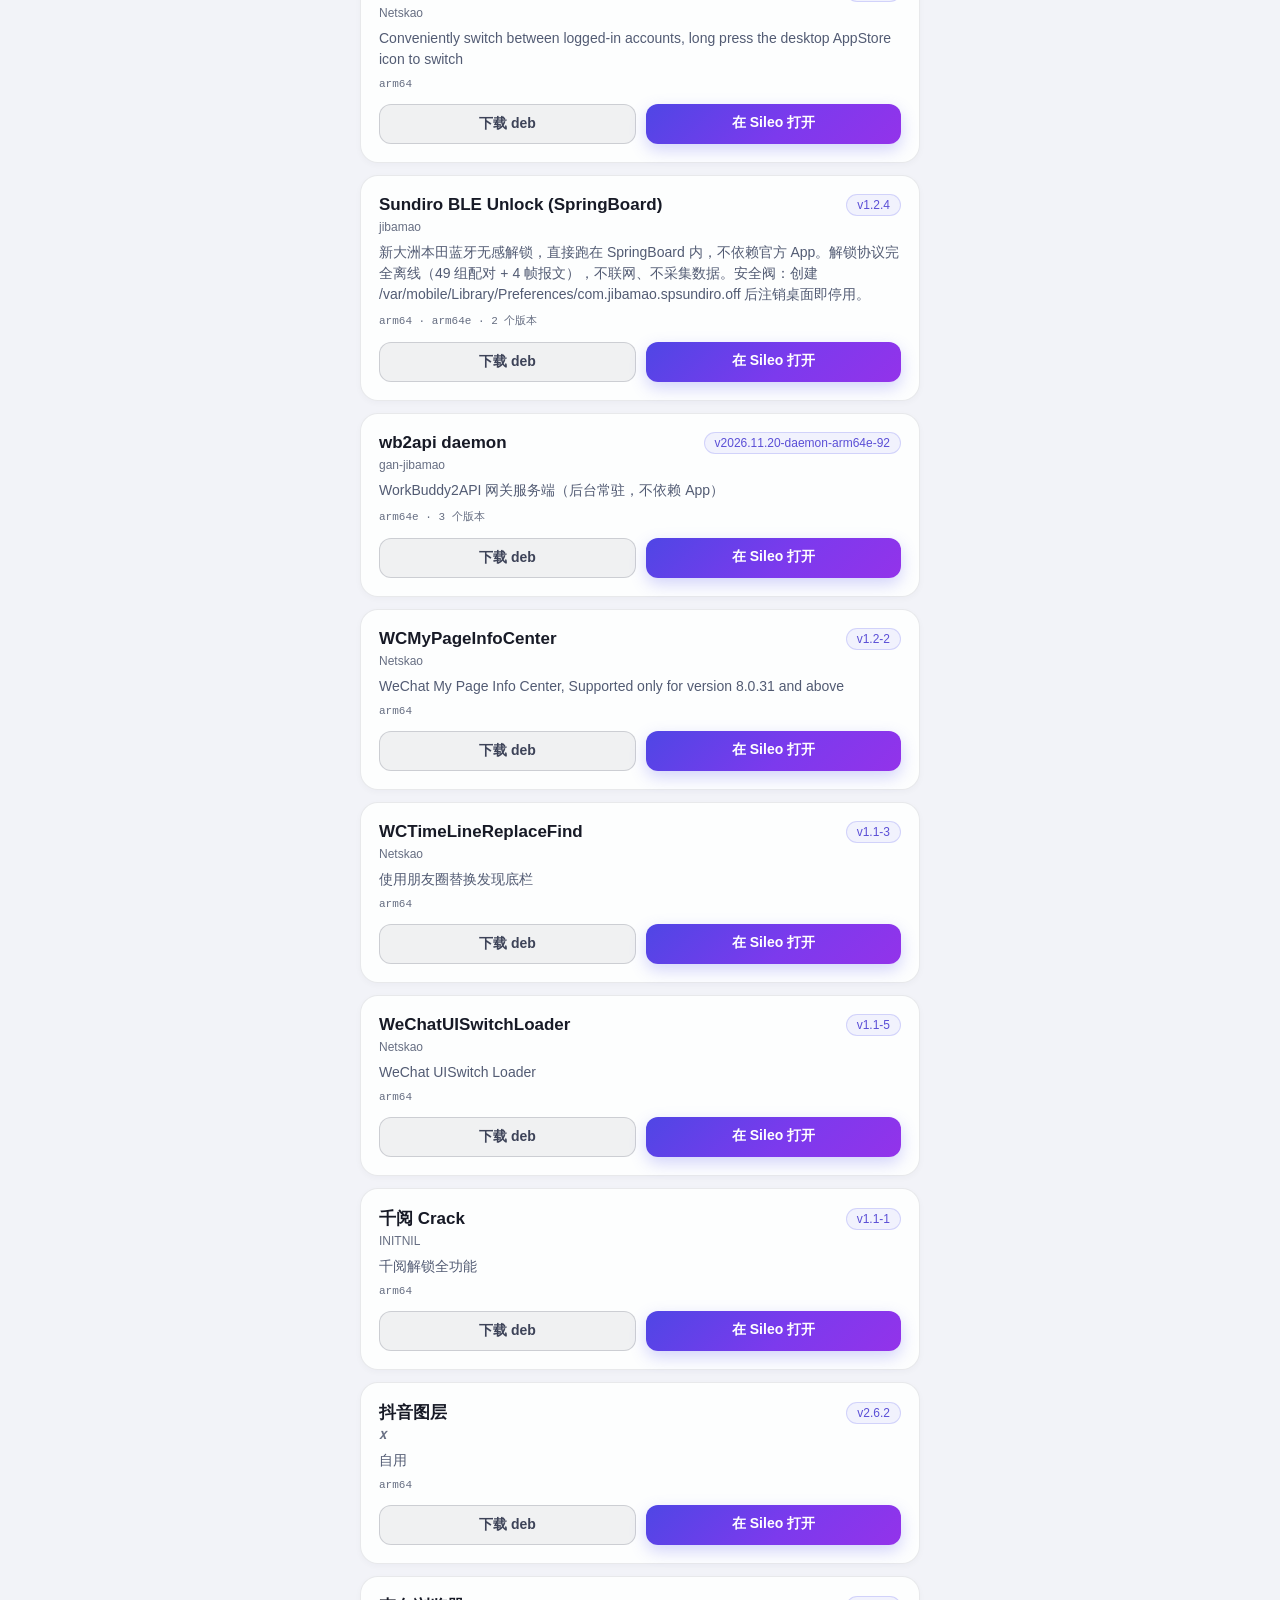
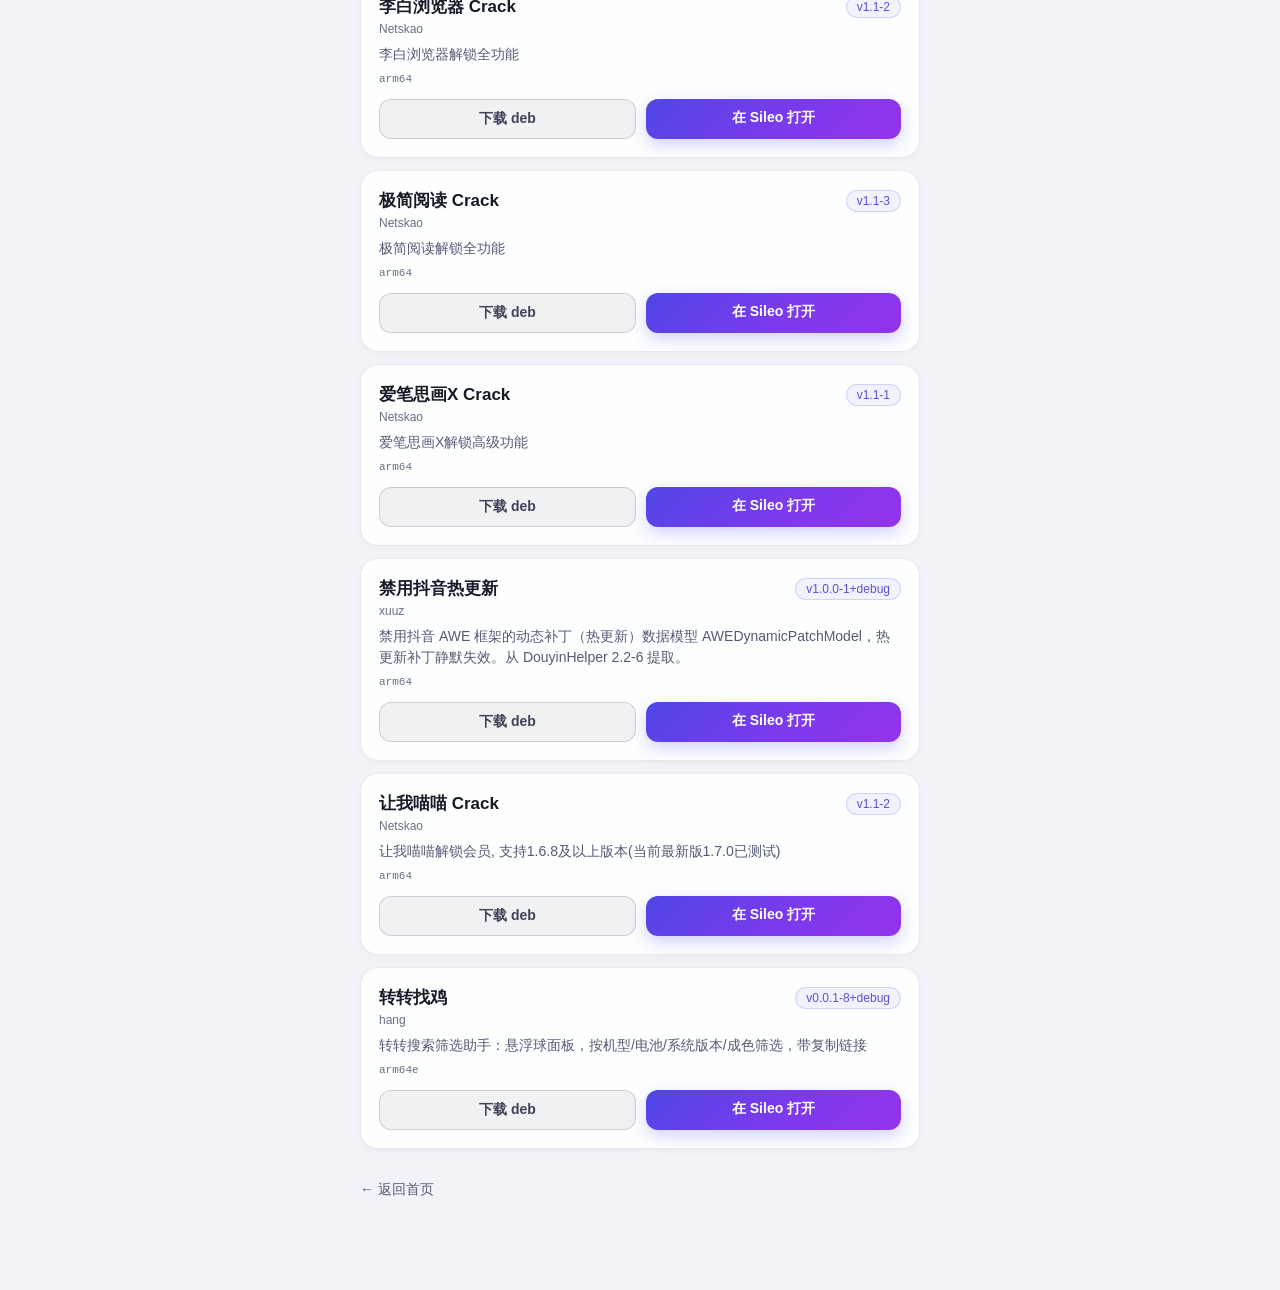
==== commit 84821b35: "auto sync: 2026-11-23T06:46:04Z" ====
--- a/packages.html
+++ b/packages.html
@@ -174,7 +174,7 @@
       <div class="head"><span class="pname">ColorSubstitute</span><span class="pver">v0.4.3</span></div>
       <div class="pauthor">82Flex &lt;82flex@gmail.com&gt;</div>
       <div class="pdesc">Face ID animation colorizer, with a settings panel.</div>
-      <div class="pmeta">arm64e · arm64 · 3 个版本</div>
+      <div class="pmeta">arm64 · arm64e · 3 个版本</div>
       <div class="btns">
         <a class="btn dl" href="https://gan-jibamao.github.io/debs/com.82flex.colorsubstitute_0.4.3_iphoneos-arm64.deb">下载 deb</a>
         <a class="btn sileo" href="sileo://package/com.82flex.colorsubstitute">在 Sileo 打开</a>
@@ -254,7 +254,7 @@
       <div class="head"><span class="pname">insulation</span><span class="pver">v0.1.38.1</span></div>
       <div class="pauthor">be-huge &amp; doimty</div>
       <div class="pdesc">解除温控，一切从简即可。支持命令行切换模式：ins off（原生温控）/ ins low（低功耗）/ ins max（全性能）/ ins status（查看当前模式）</div>
-      <div class="pmeta">arm64e · arm64 · 2 个版本</div>
+      <div class="pmeta">arm64 · arm64e · 2 个版本</div>
       <div class="btns">
         <a class="btn dl" href="https://gan-jibamao.github.io/debs/com.be-huge.insulation_0.1.38.1_iphoneos-arm64e.deb">下载 deb</a>
         <a class="btn sileo" href="sileo://package/com.be-huge.insulation">在 Sileo 打开</a>
@@ -314,7 +314,7 @@
       <div class="head"><span class="pname">Sundiro BLE Unlock (SpringBoard)</span><span class="pver">v1.2.4</span></div>
       <div class="pauthor">jibamao</div>
       <div class="pdesc">新大洲本田蓝牙无感解锁，直接跑在 SpringBoard 内，不依赖官方 App。解锁协议完全离线（49 组配对 + 4 帧报文），不联网、不采集数据。安全阀：创建 /var/mobile/Library/Preferences/com.jibamao.spsundiro.off 后注销桌面即停用。</div>
-      <div class="pmeta">arm64e · arm64 · 2 个版本</div>
+      <div class="pmeta">arm64 · arm64e · 2 个版本</div>
       <div class="btns">
         <a class="btn dl" href="https://gan-jibamao.github.io/debs/com.jibamao.spsundiro_1.2.4_iphoneos-arm64e.deb">下载 deb</a>
         <a class="btn sileo" href="sileo://package/com.jibamao.spsundiro">在 Sileo 打开</a>
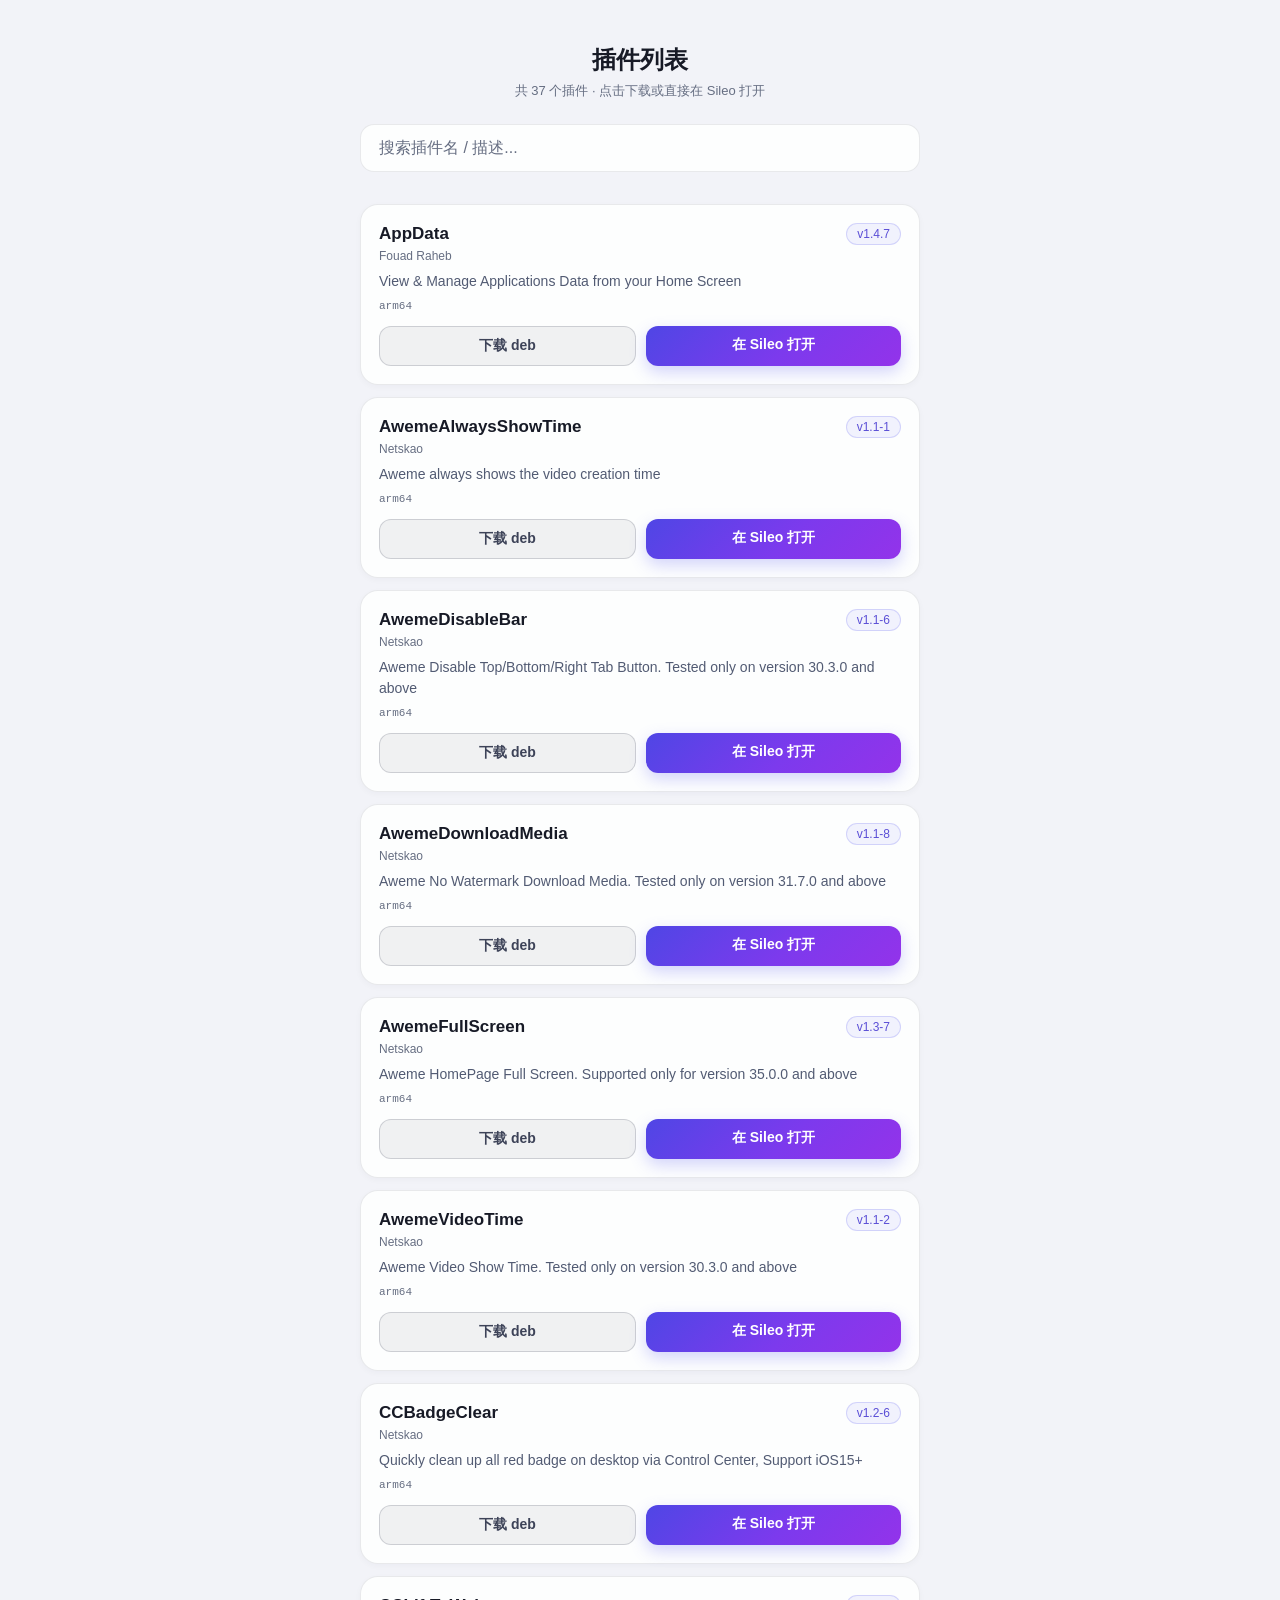
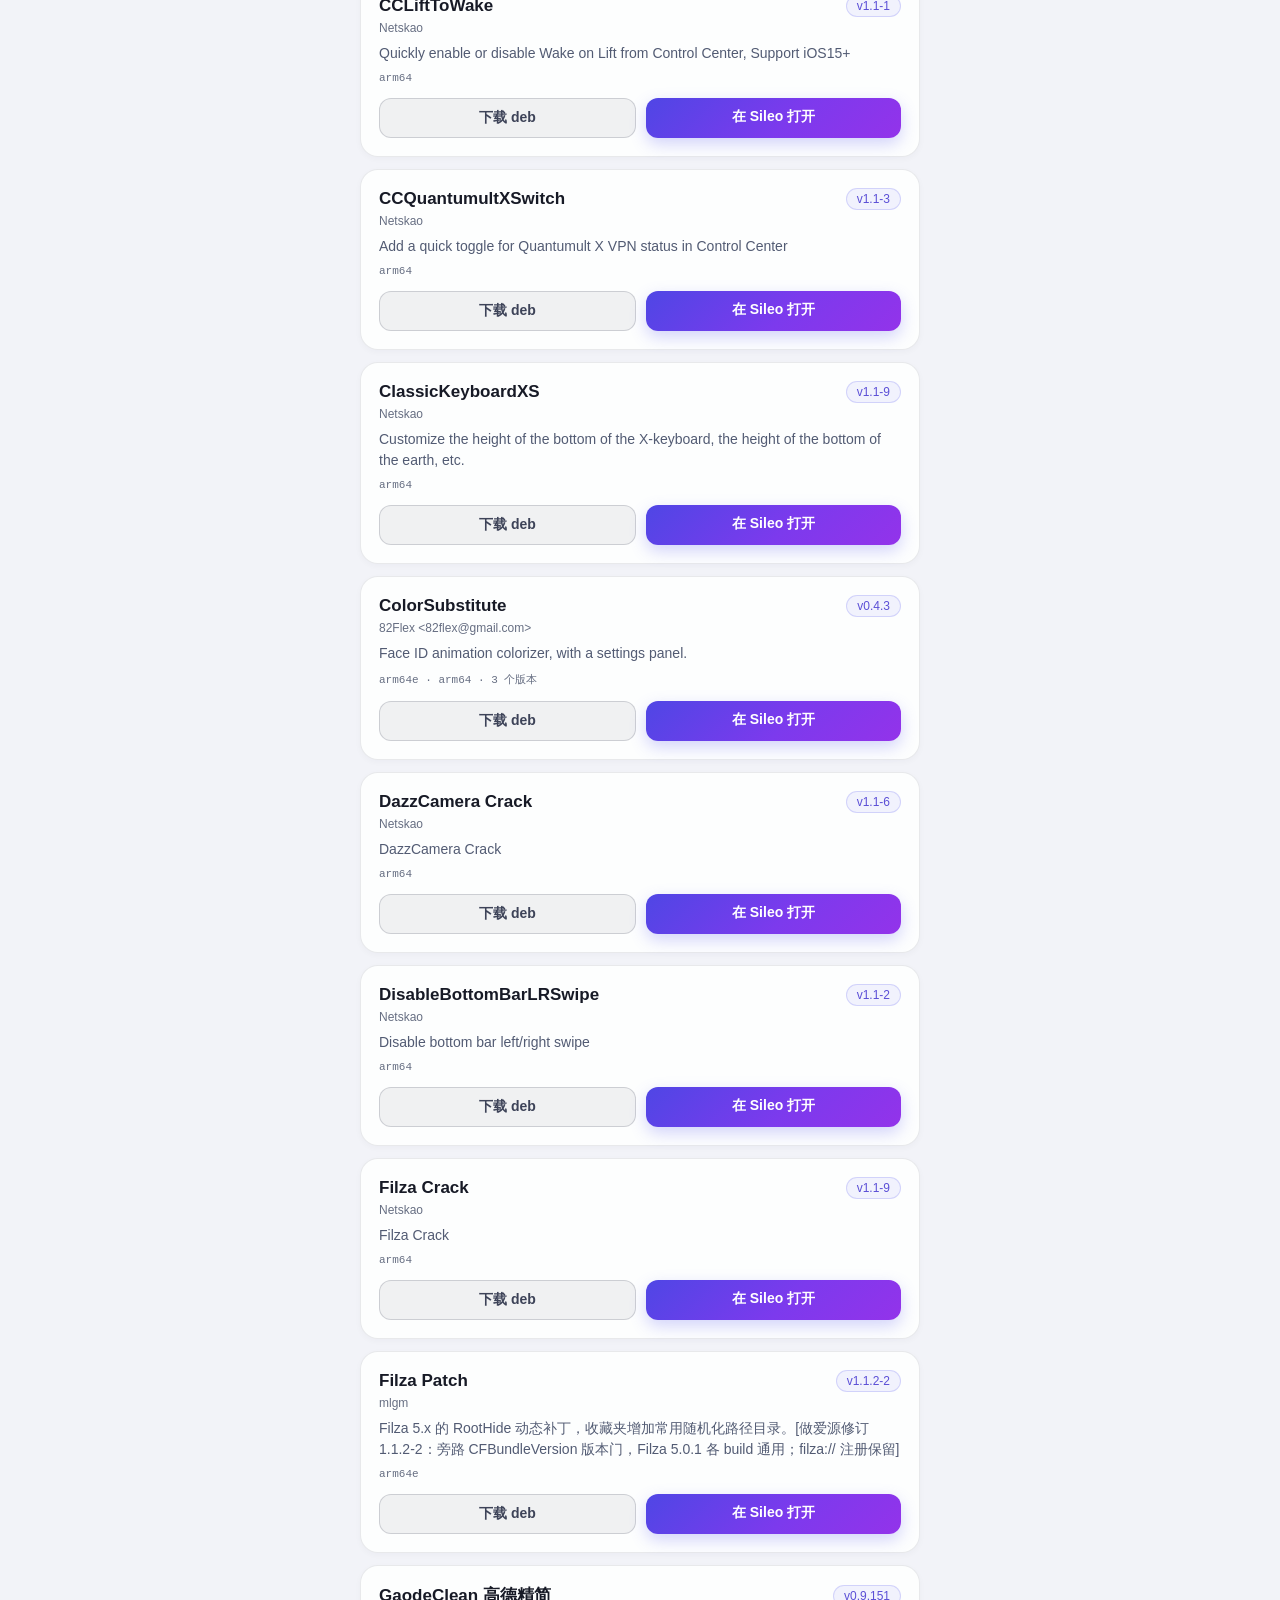
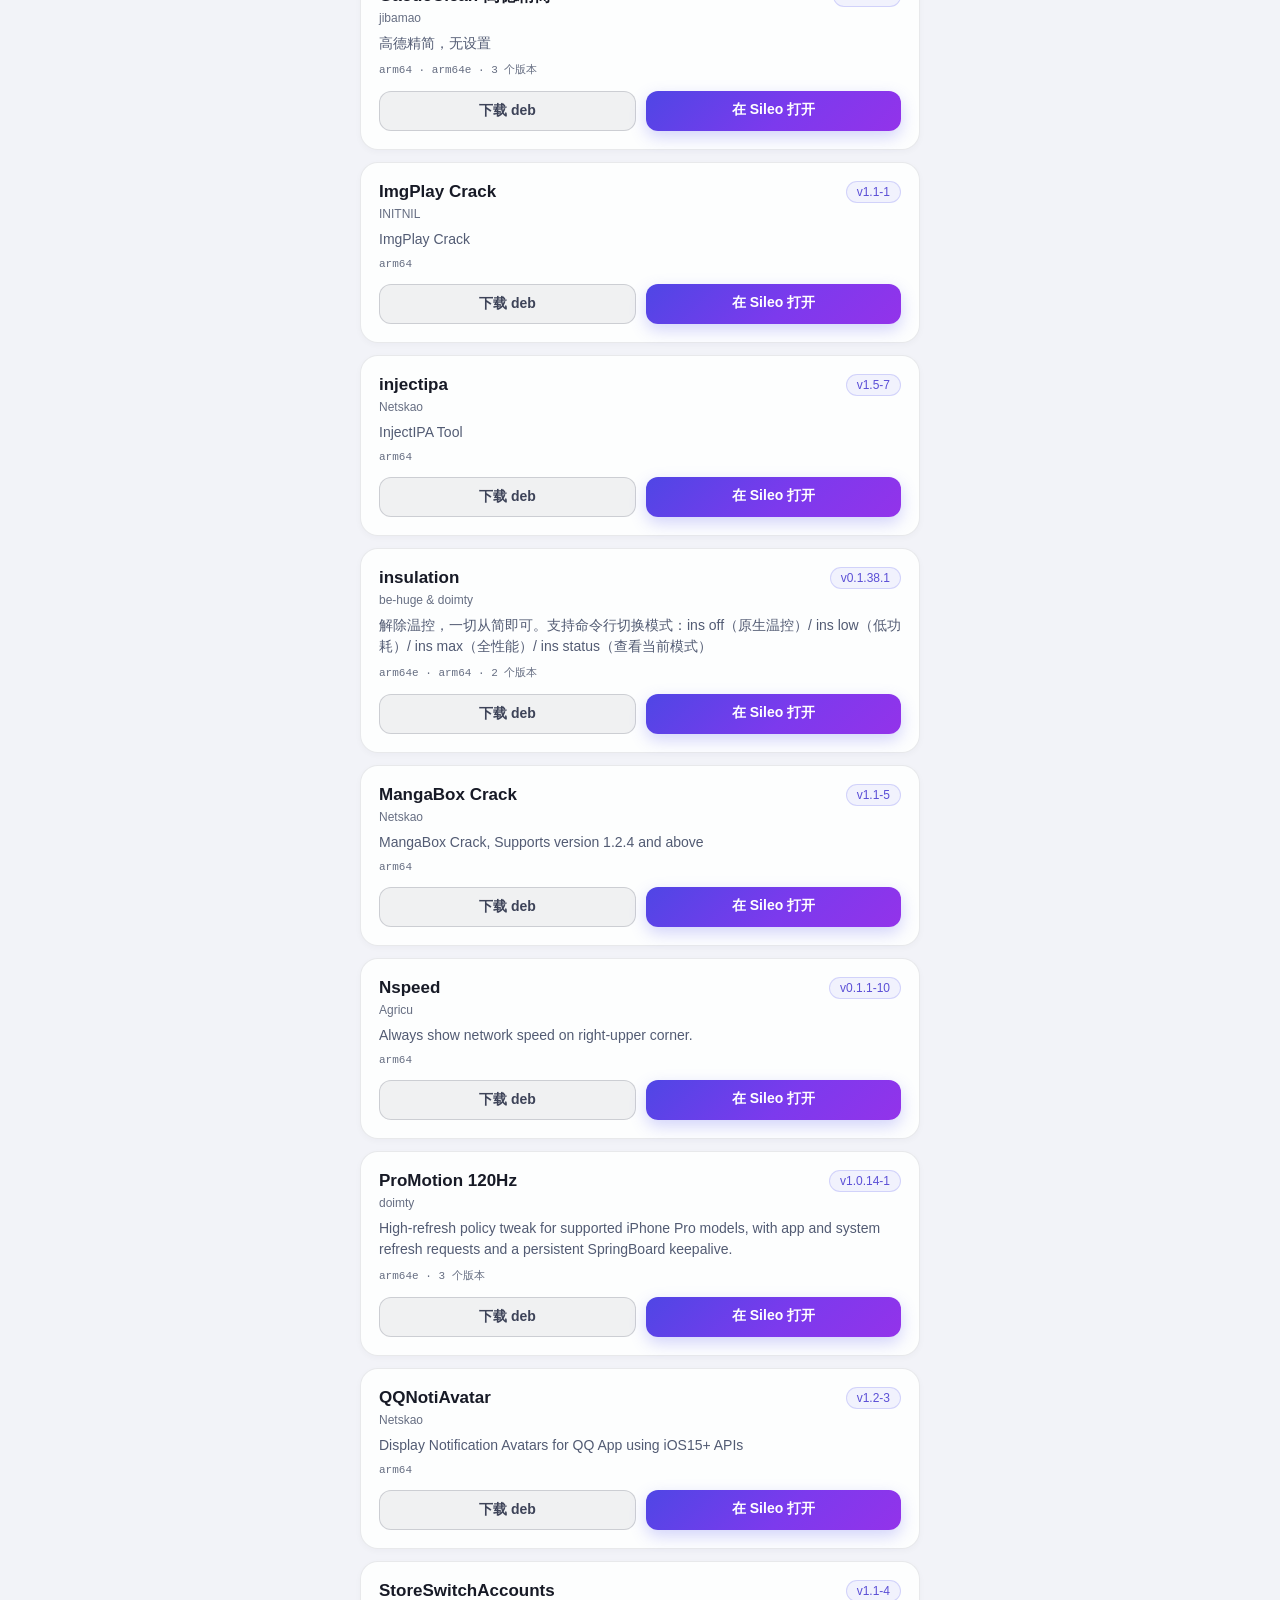
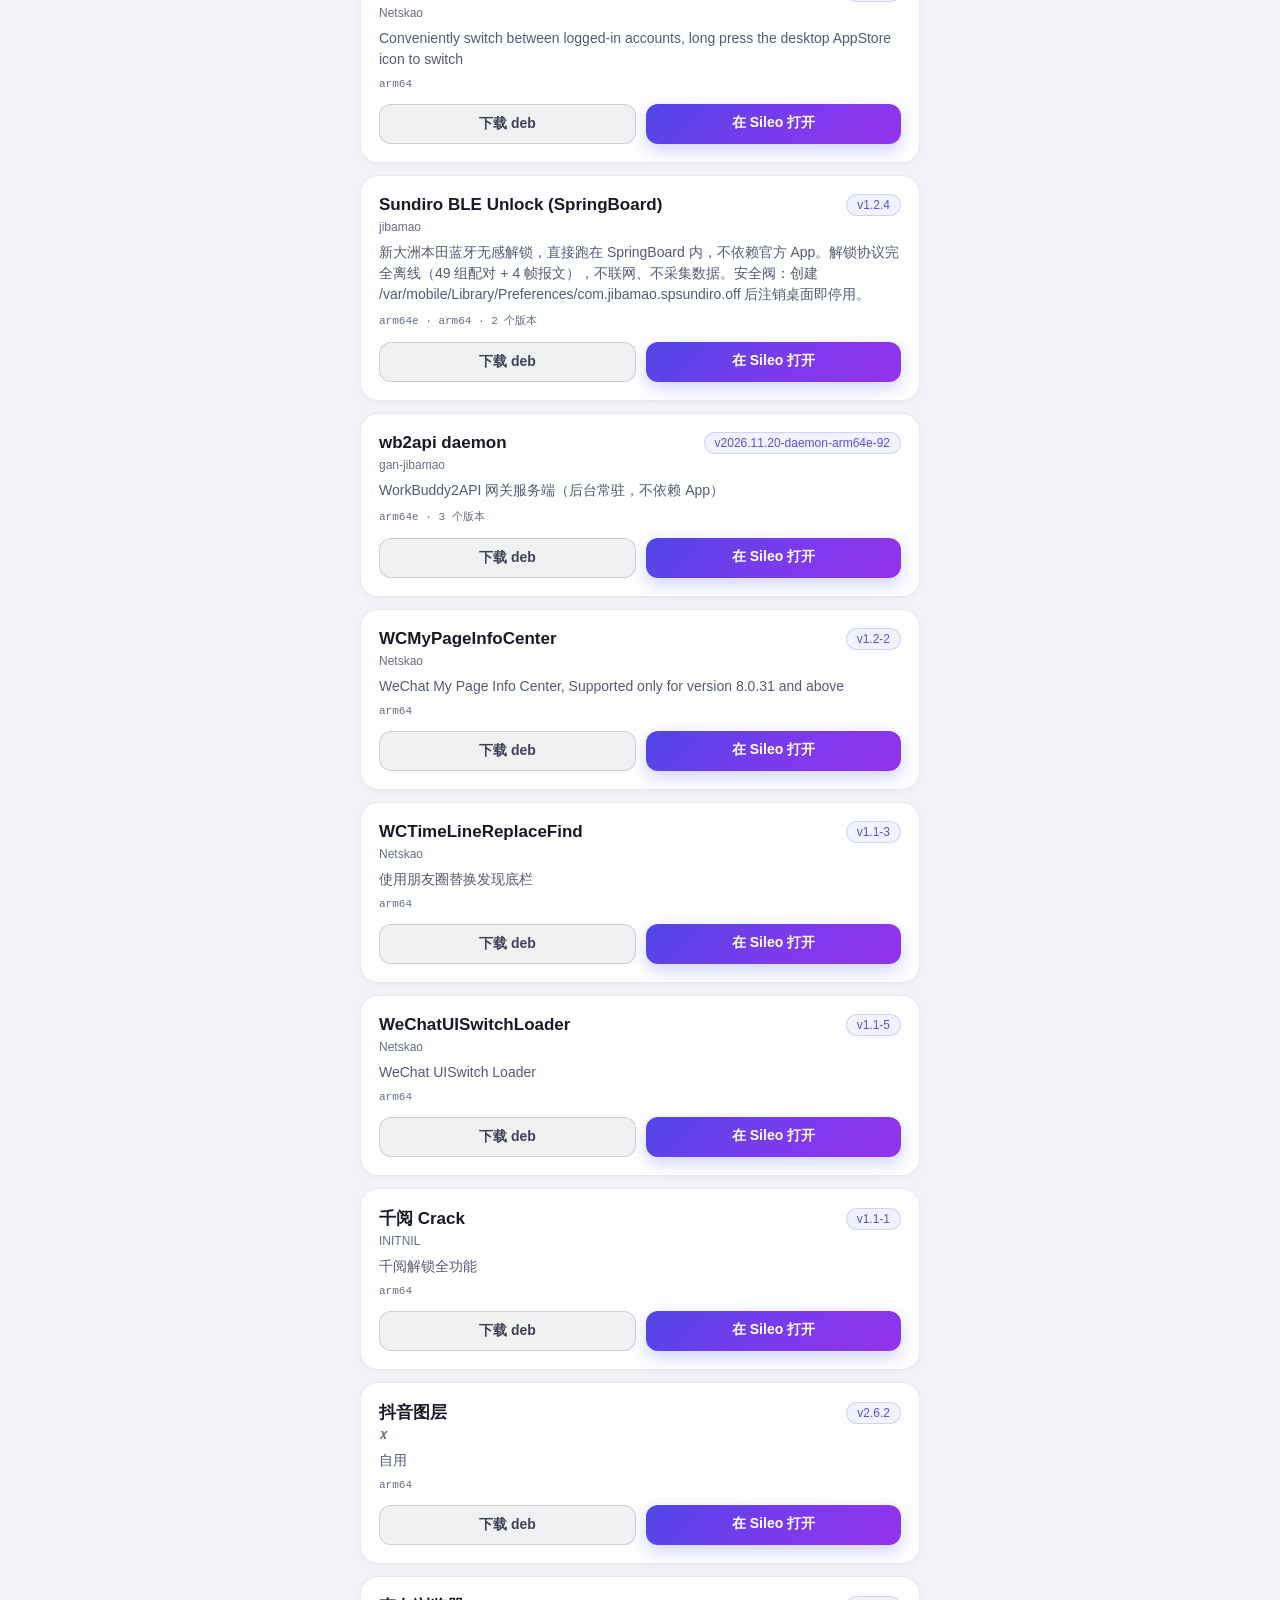
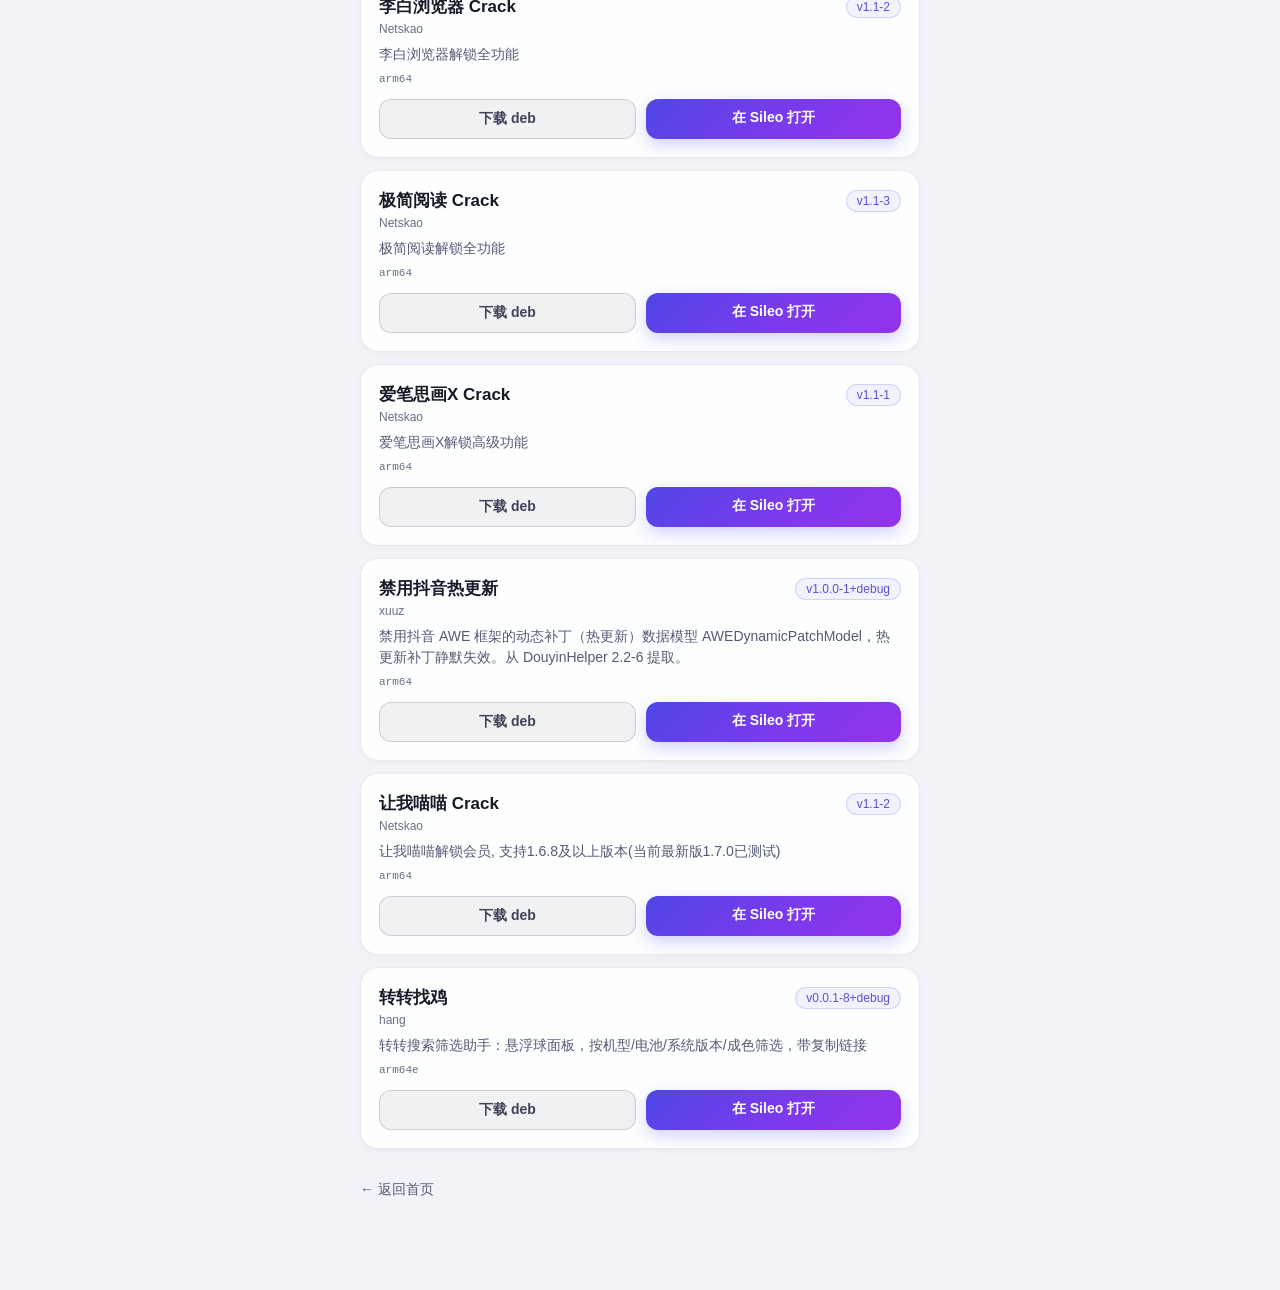
==== commit 18255278: "auto sync: 2026-11-23T23:38:19Z" ====
--- a/packages.html
+++ b/packages.html
@@ -174,7 +174,7 @@
       <div class="head"><span class="pname">ColorSubstitute</span><span class="pver">v0.4.3</span></div>
       <div class="pauthor">82Flex &lt;82flex@gmail.com&gt;</div>
       <div class="pdesc">Face ID animation colorizer, with a settings panel.</div>
-      <div class="pmeta">arm64 · arm64e · 3 个版本</div>
+      <div class="pmeta">arm64e · arm64 · 3 个版本</div>
       <div class="btns">
         <a class="btn dl" href="https://gan-jibamao.github.io/debs/com.82flex.colorsubstitute_0.4.3_iphoneos-arm64.deb">下载 deb</a>
         <a class="btn sileo" href="sileo://package/com.82flex.colorsubstitute">在 Sileo 打开</a>
@@ -254,7 +254,7 @@
       <div class="head"><span class="pname">insulation</span><span class="pver">v0.1.38.1</span></div>
       <div class="pauthor">be-huge &amp; doimty</div>
       <div class="pdesc">解除温控，一切从简即可。支持命令行切换模式：ins off（原生温控）/ ins low（低功耗）/ ins max（全性能）/ ins status（查看当前模式）</div>
-      <div class="pmeta">arm64 · arm64e · 2 个版本</div>
+      <div class="pmeta">arm64e · arm64 · 2 个版本</div>
       <div class="btns">
         <a class="btn dl" href="https://gan-jibamao.github.io/debs/com.be-huge.insulation_0.1.38.1_iphoneos-arm64e.deb">下载 deb</a>
         <a class="btn sileo" href="sileo://package/com.be-huge.insulation">在 Sileo 打开</a>
@@ -314,7 +314,7 @@
       <div class="head"><span class="pname">Sundiro BLE Unlock (SpringBoard)</span><span class="pver">v1.2.4</span></div>
       <div class="pauthor">jibamao</div>
       <div class="pdesc">新大洲本田蓝牙无感解锁，直接跑在 SpringBoard 内，不依赖官方 App。解锁协议完全离线（49 组配对 + 4 帧报文），不联网、不采集数据。安全阀：创建 /var/mobile/Library/Preferences/com.jibamao.spsundiro.off 后注销桌面即停用。</div>
-      <div class="pmeta">arm64 · arm64e · 2 个版本</div>
+      <div class="pmeta">arm64e · arm64 · 2 个版本</div>
       <div class="btns">
         <a class="btn dl" href="https://gan-jibamao.github.io/debs/com.jibamao.spsundiro_1.2.4_iphoneos-arm64e.deb">下载 deb</a>
         <a class="btn sileo" href="sileo://package/com.jibamao.spsundiro">在 Sileo 打开</a>
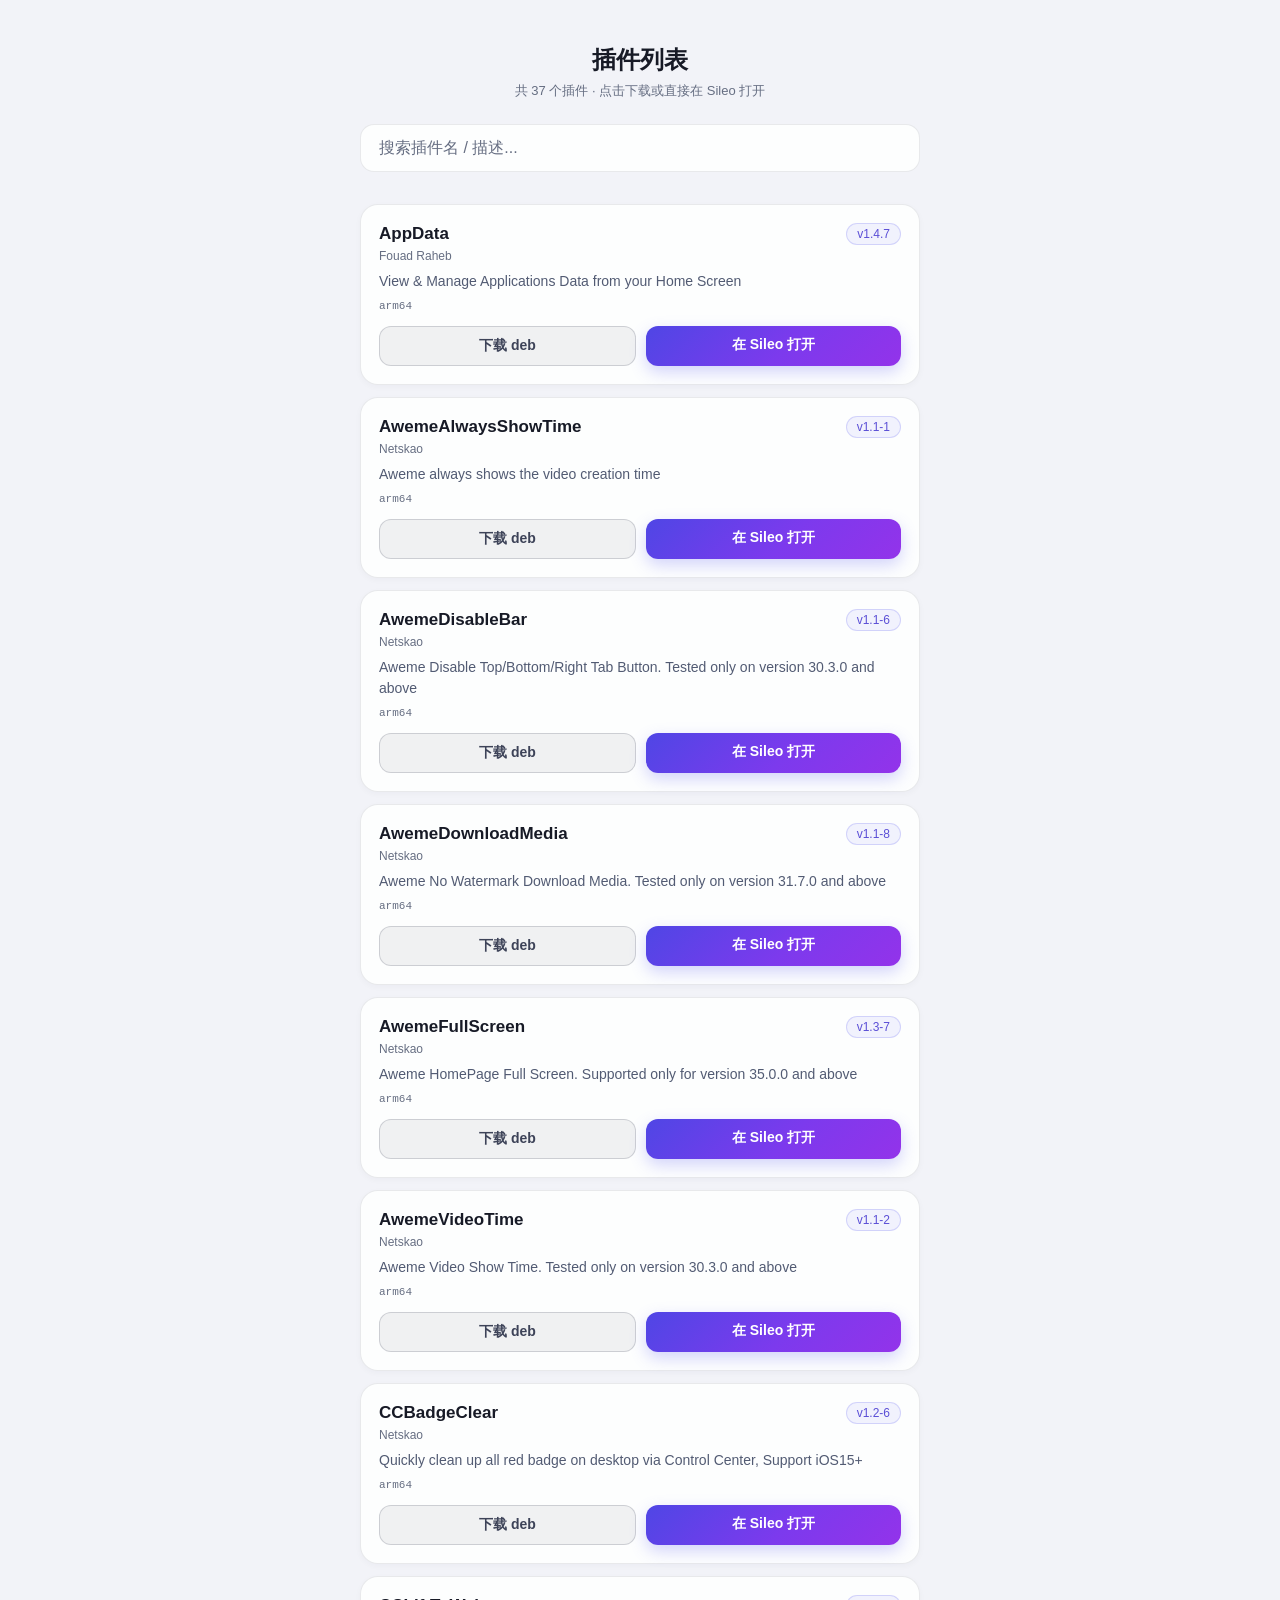
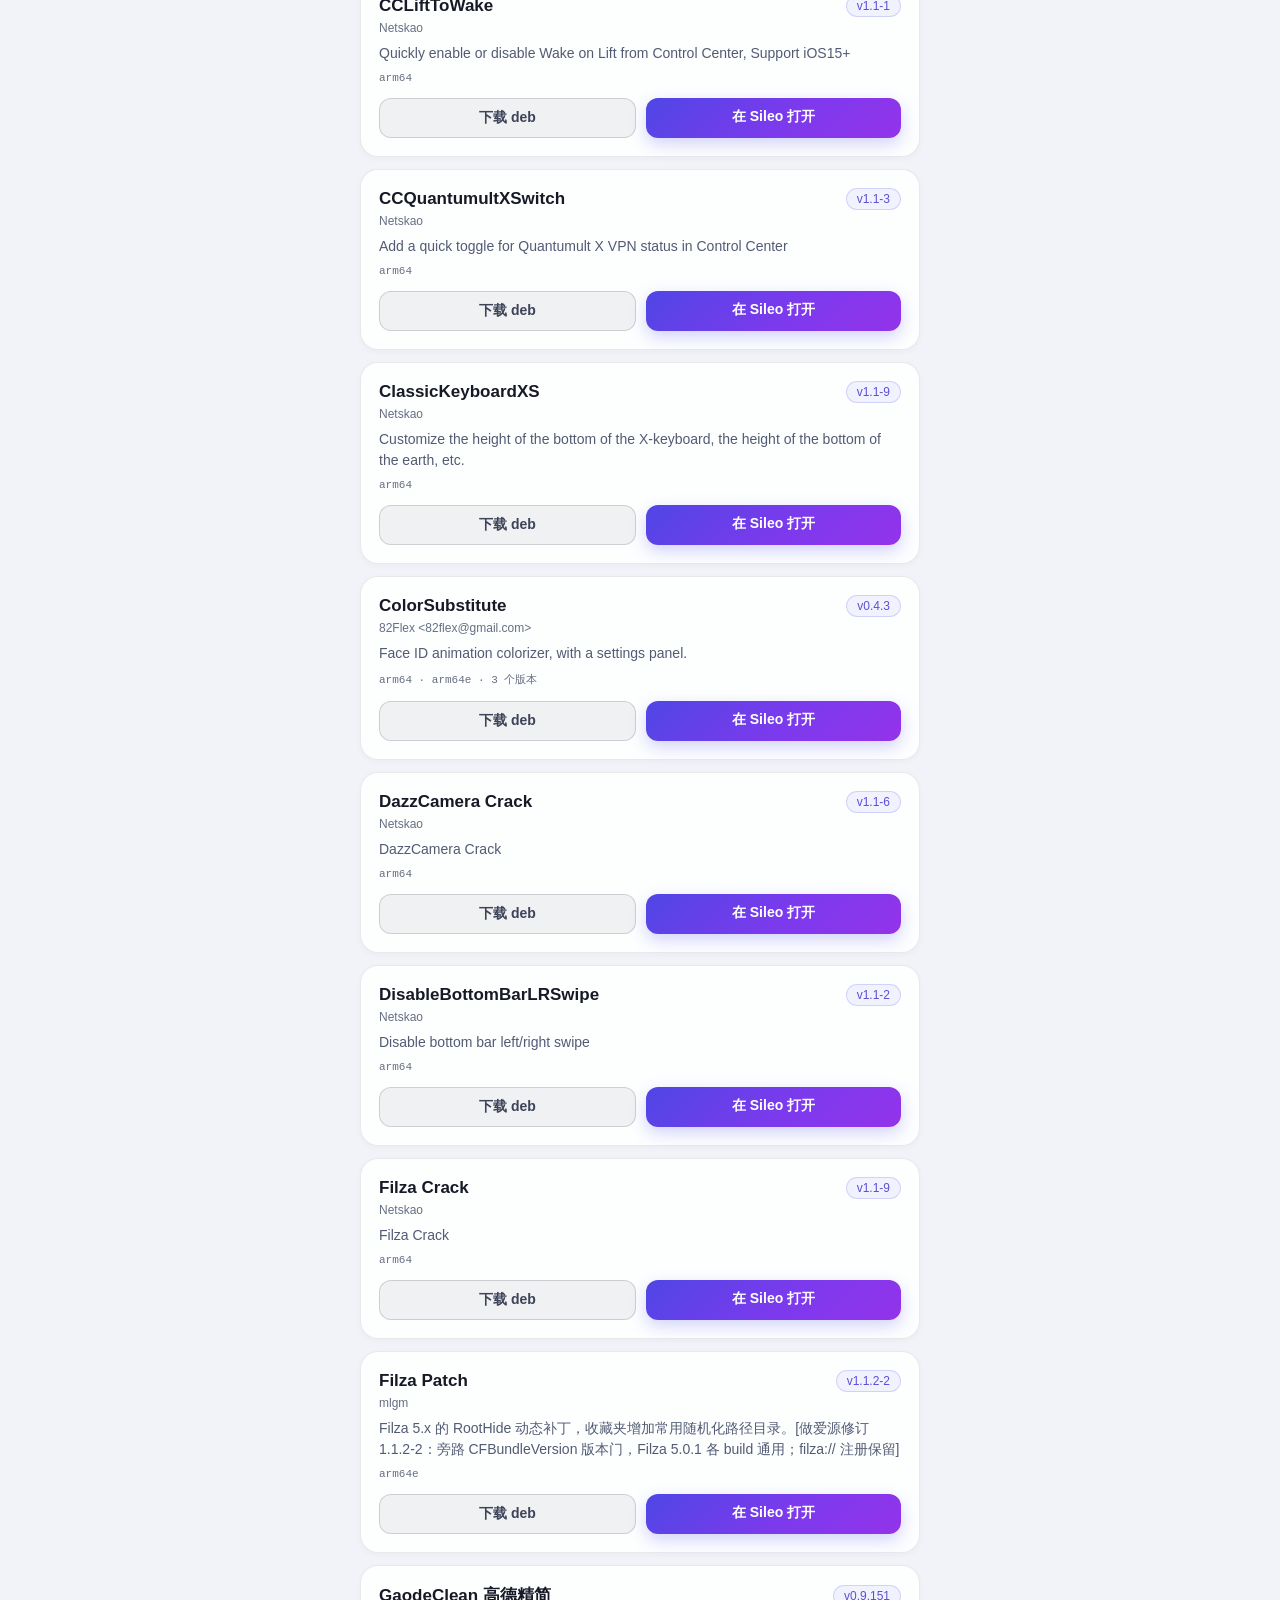
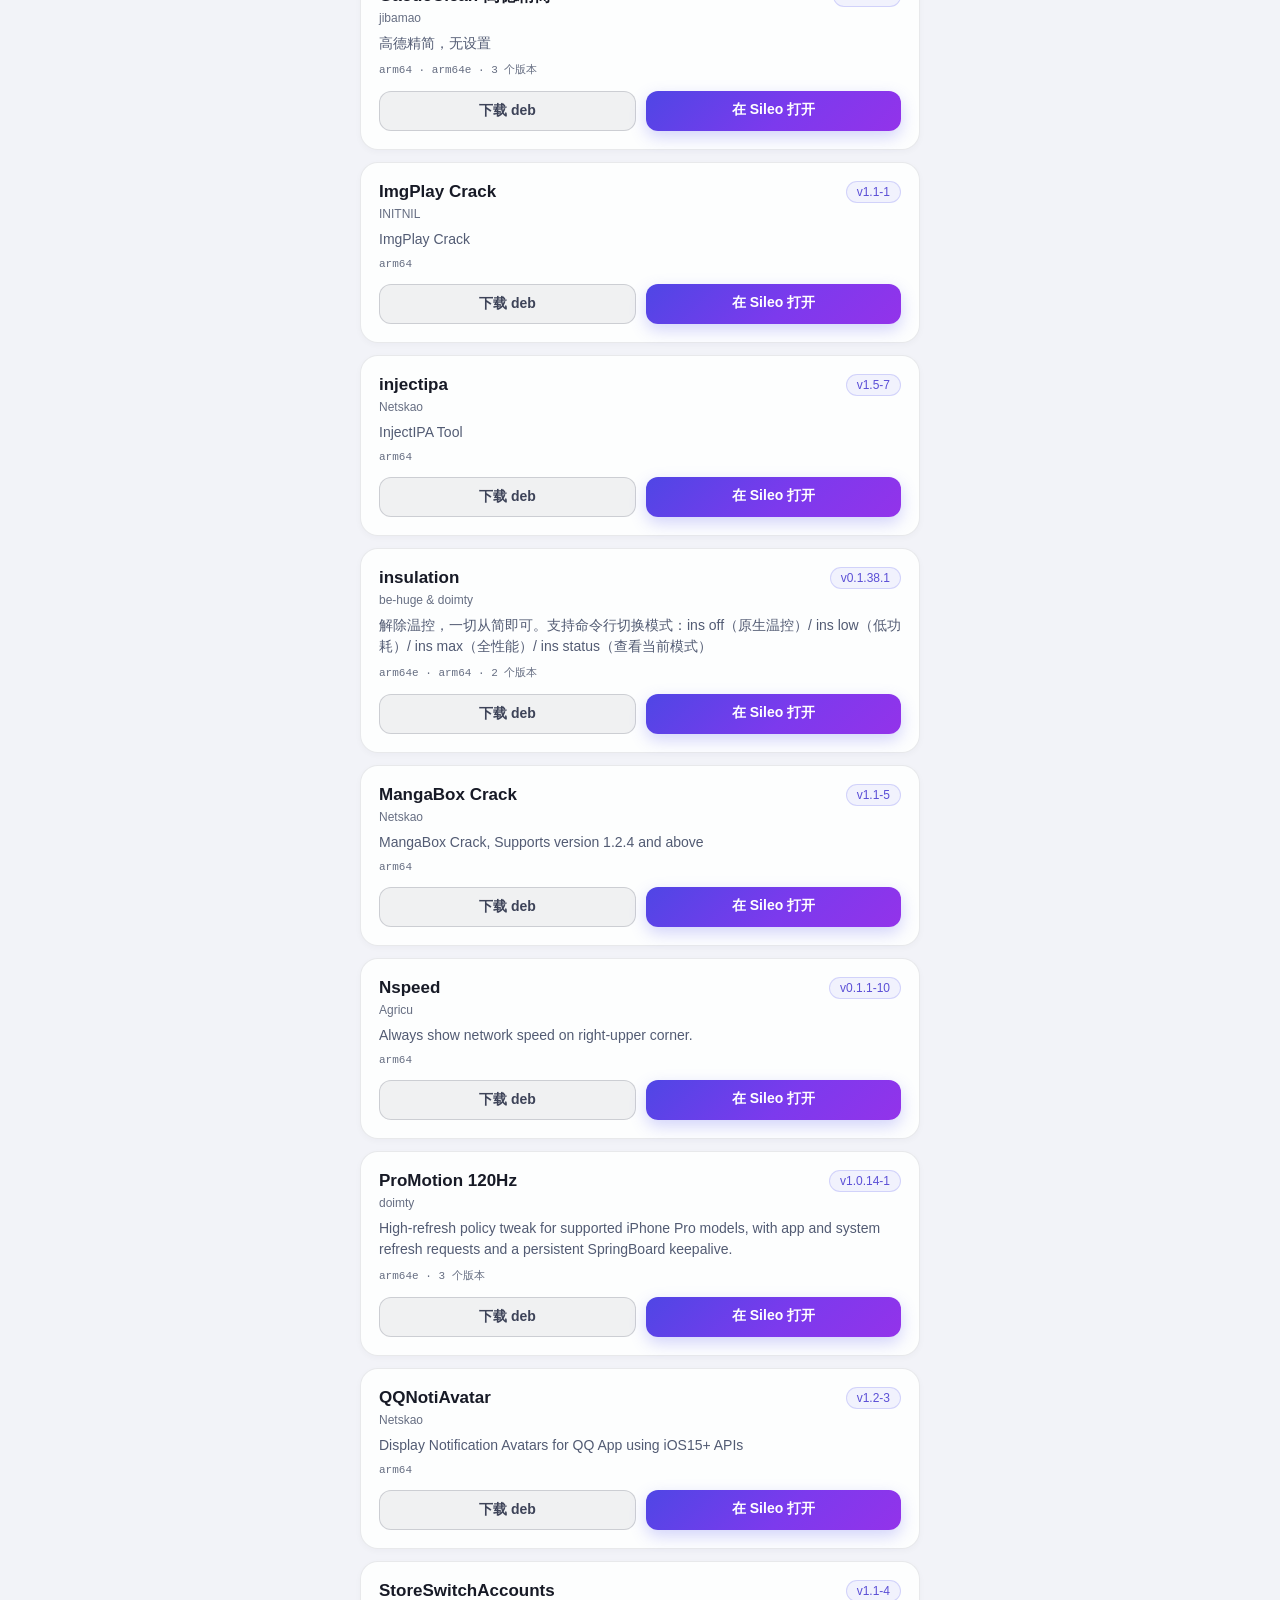
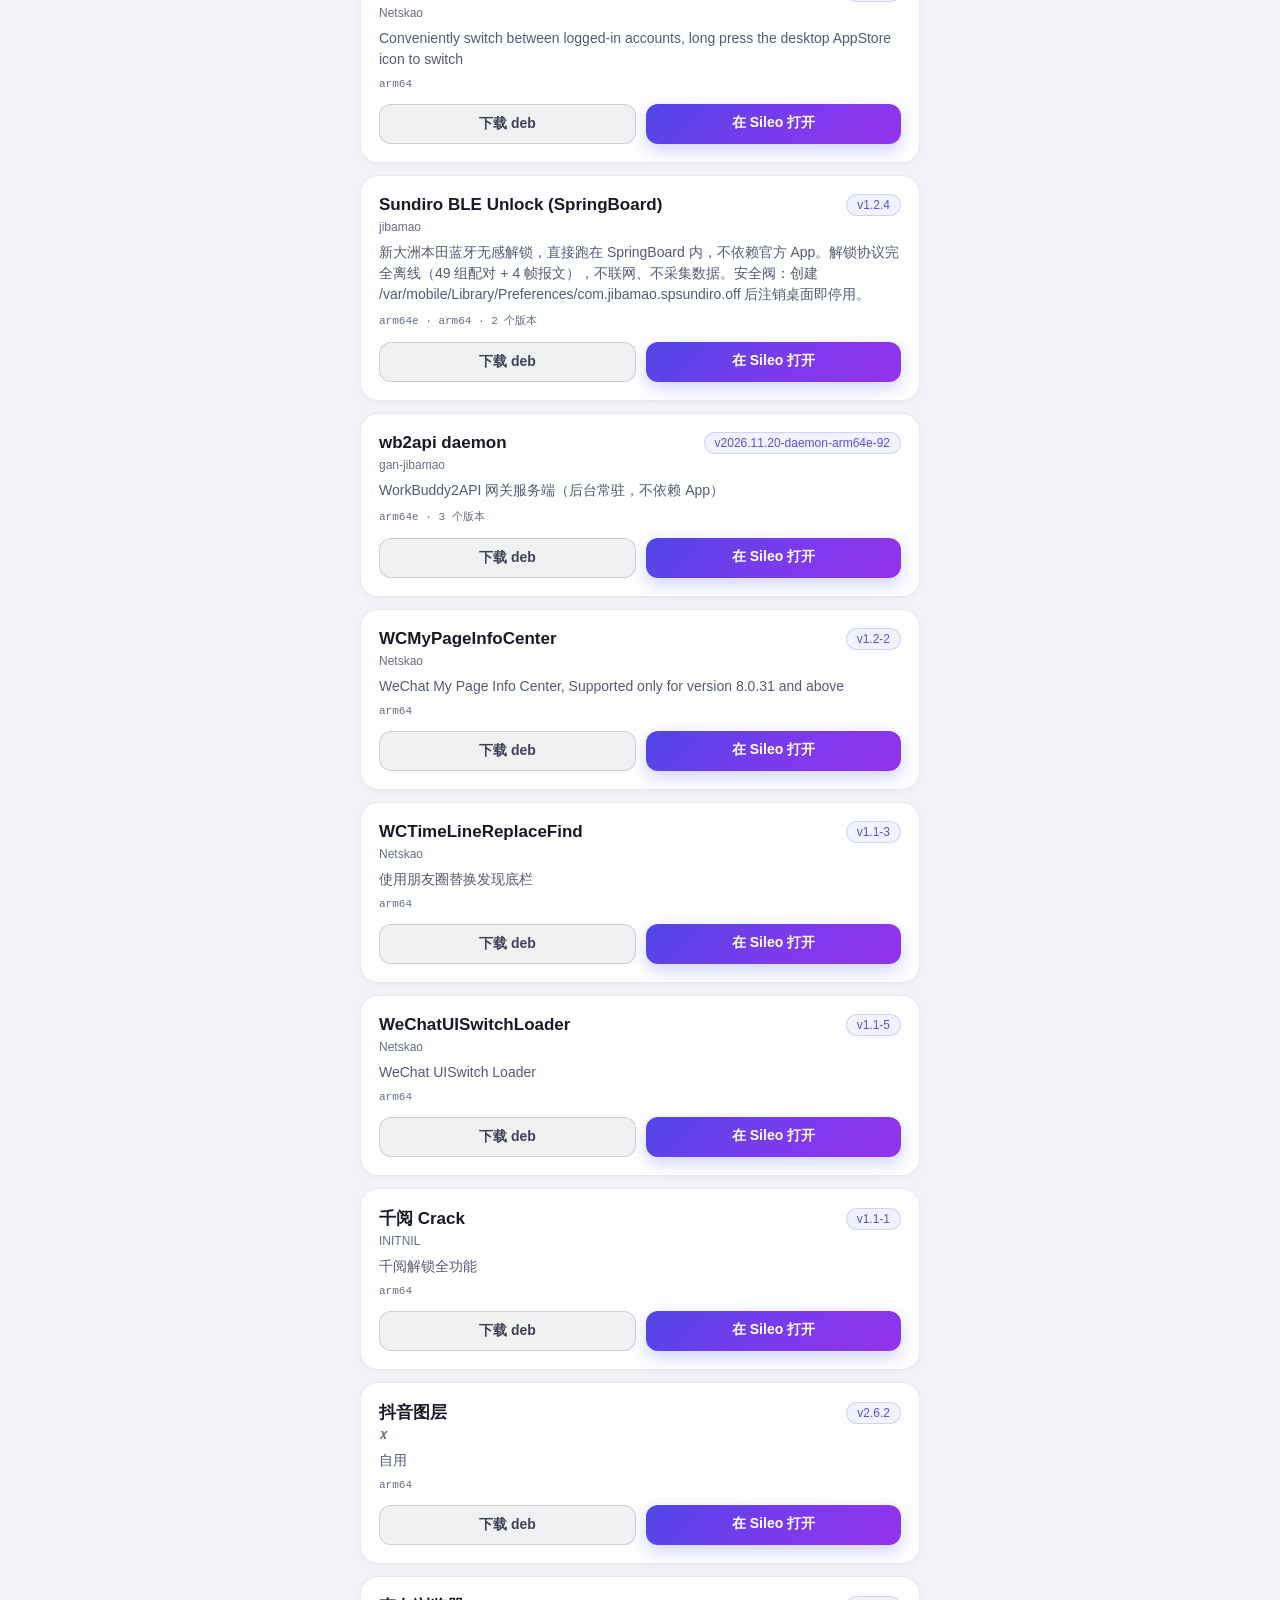
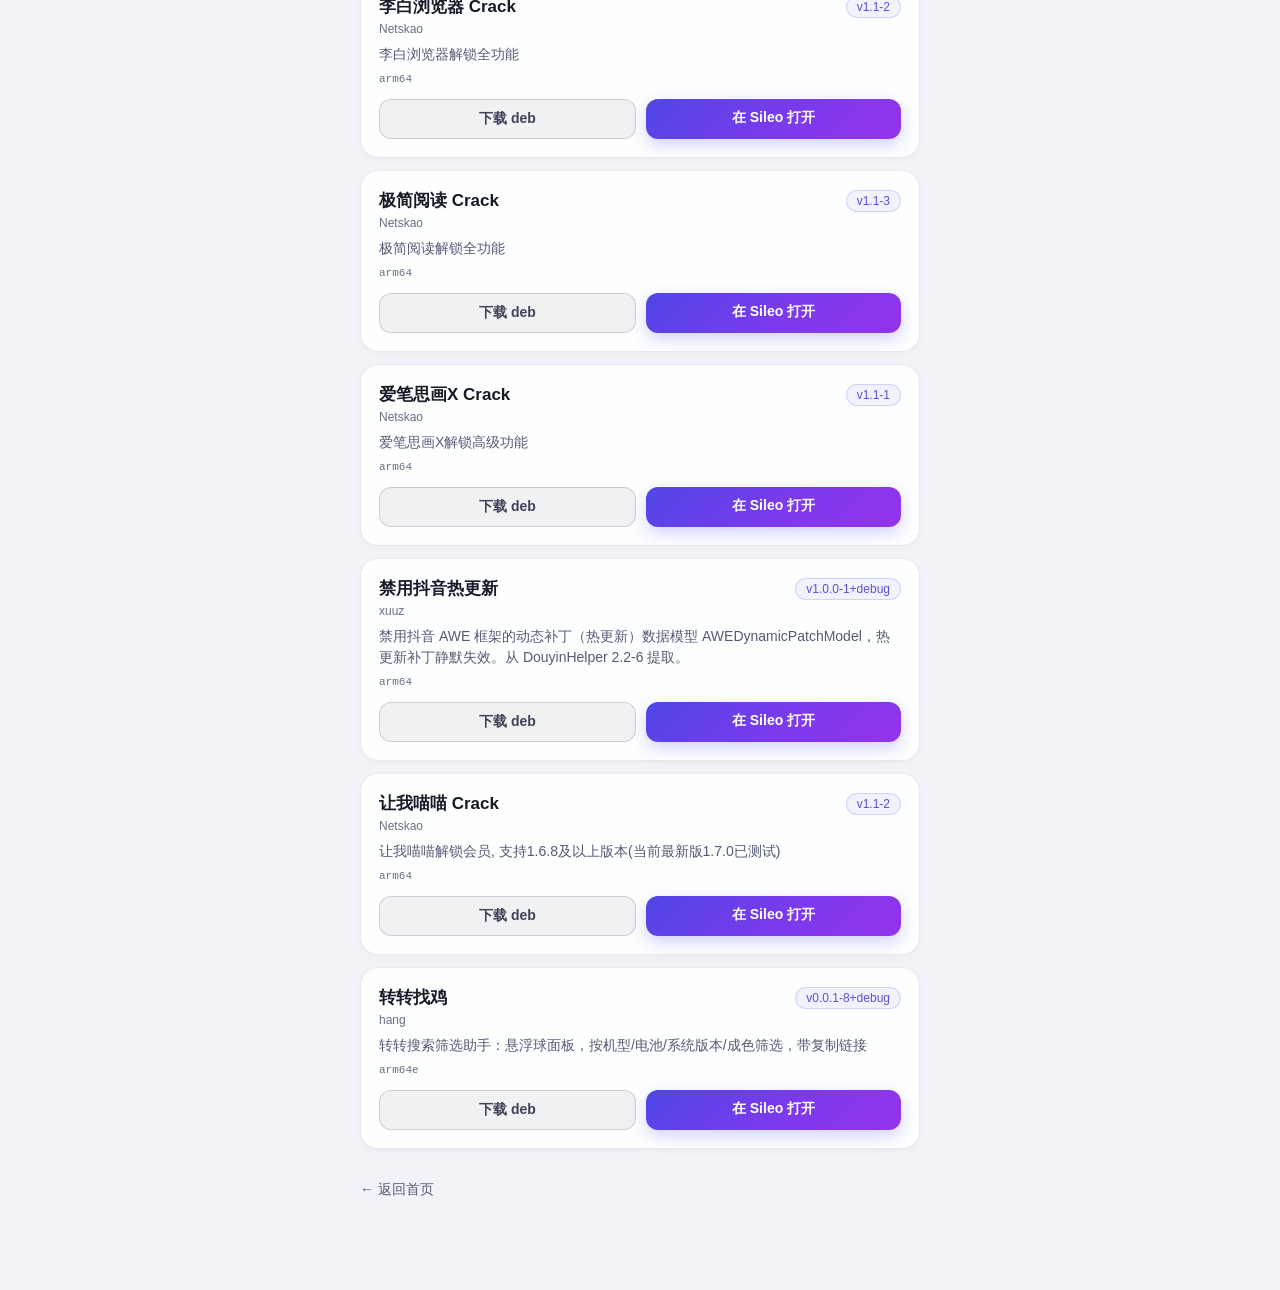
==== commit 05074416: "auto sync: 2026-11-26T21:11:43Z" ====
--- a/packages.html
+++ b/packages.html
@@ -174,9 +174,9 @@
       <div class="head"><span class="pname">ColorSubstitute</span><span class="pver">v0.4.3</span></div>
       <div class="pauthor">82Flex &lt;82flex@gmail.com&gt;</div>
       <div class="pdesc">Face ID animation colorizer, with a settings panel.</div>
-      <div class="pmeta">arm64e · arm64 · 3 个版本</div>
-      <div class="btns">
-        <a class="btn dl" href="https://gan-jibamao.github.io/debs/com.82flex.colorsubstitute_0.4.3_iphoneos-arm64.deb">下载 deb</a>
+      <div class="pmeta">arm64 · arm64e · 3 个版本</div>
+      <div class="btns">
+        <a class="btn dl" href="https://gan-jibamao.github.io/debs/com.82flex.colorsubstitute_0.4.3_iphoneos-arm64e.deb">下载 deb</a>
         <a class="btn sileo" href="sileo://package/com.82flex.colorsubstitute">在 Sileo 打开</a>
       </div>
     </div>
@@ -226,7 +226,7 @@
       <div class="pdesc">高德精简，无设置</div>
       <div class="pmeta">arm64 · arm64e · 3 个版本</div>
       <div class="btns">
-        <a class="btn dl" href="https://gan-jibamao.github.io/debs/com.jibamao.gaodeclean_0.9.151_iphoneos-arm64.deb">下载 deb</a>
+        <a class="btn dl" href="https://gan-jibamao.github.io/debs/com.jibamao.gaodeclean_0.9.151_iphoneos-arm64e.deb">下载 deb</a>
         <a class="btn sileo" href="sileo://package/com.jibamao.gaodeclean">在 Sileo 打开</a>
       </div>
     </div>
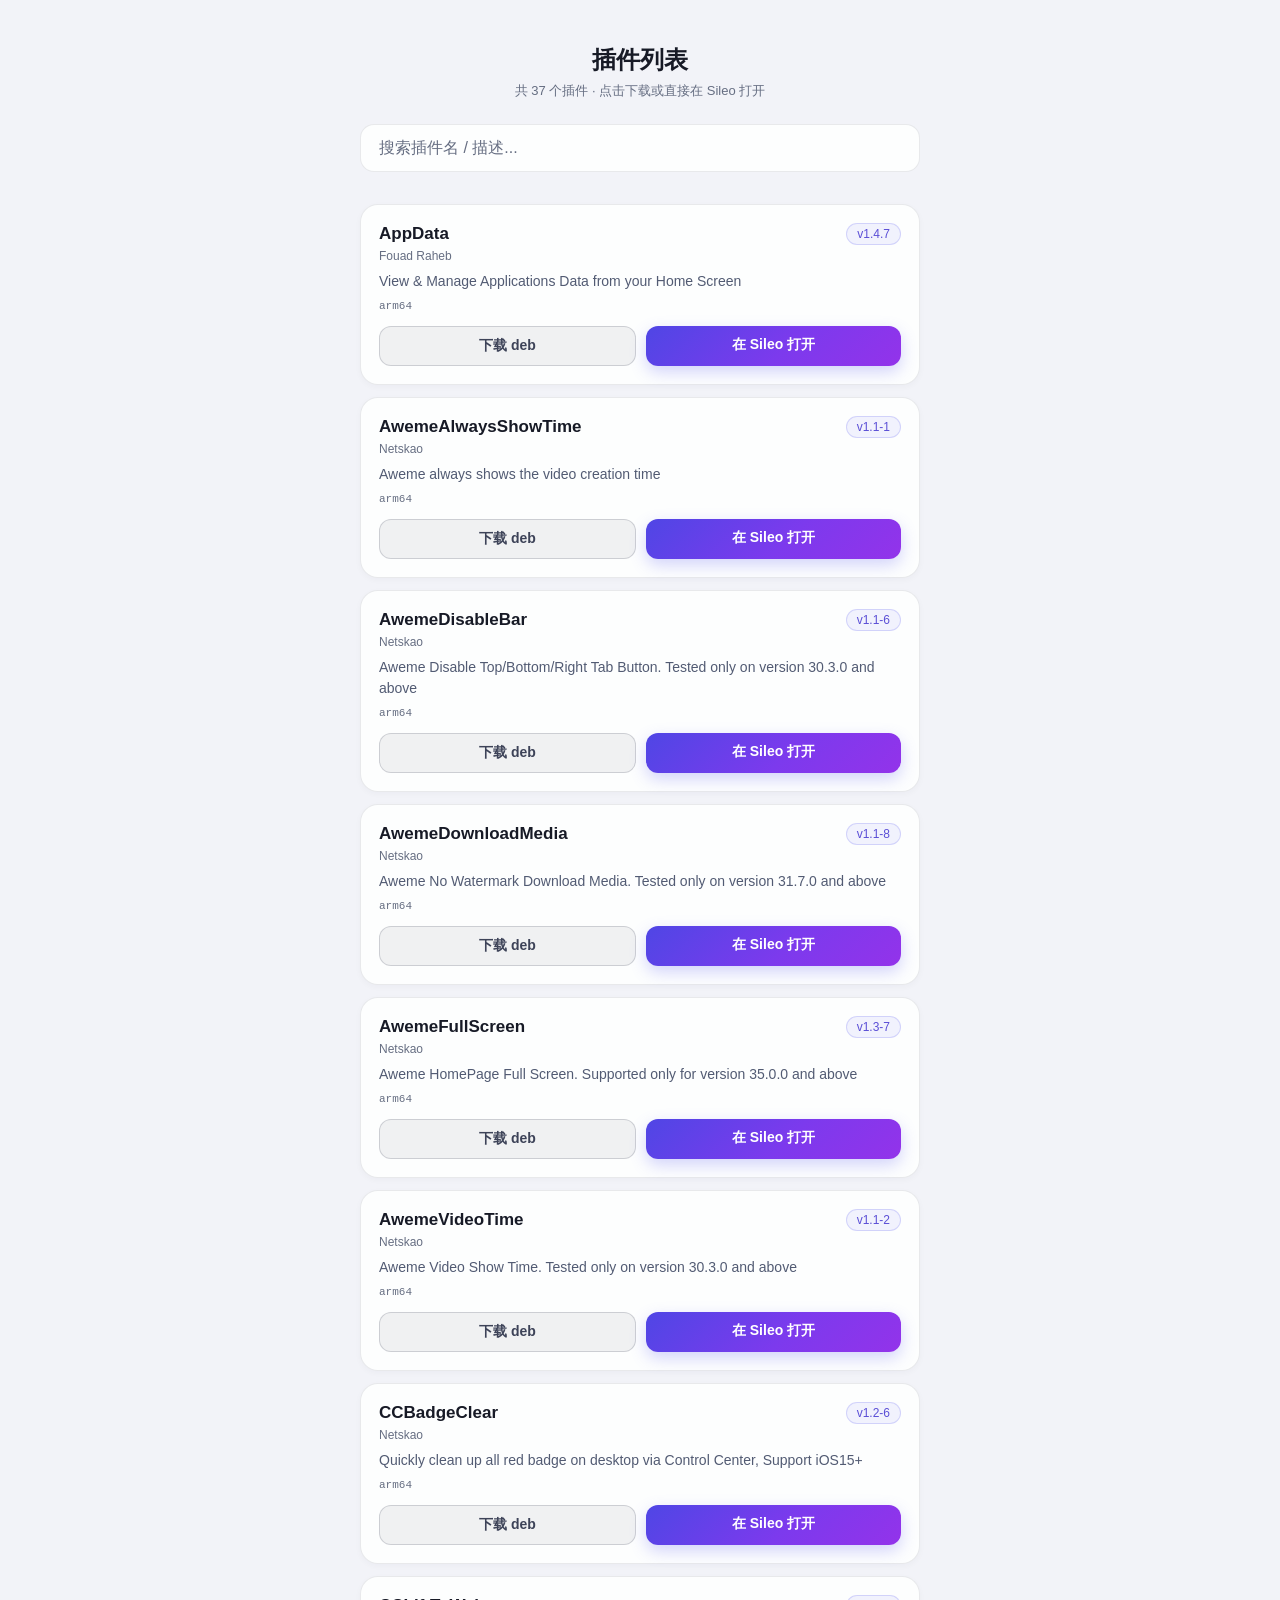
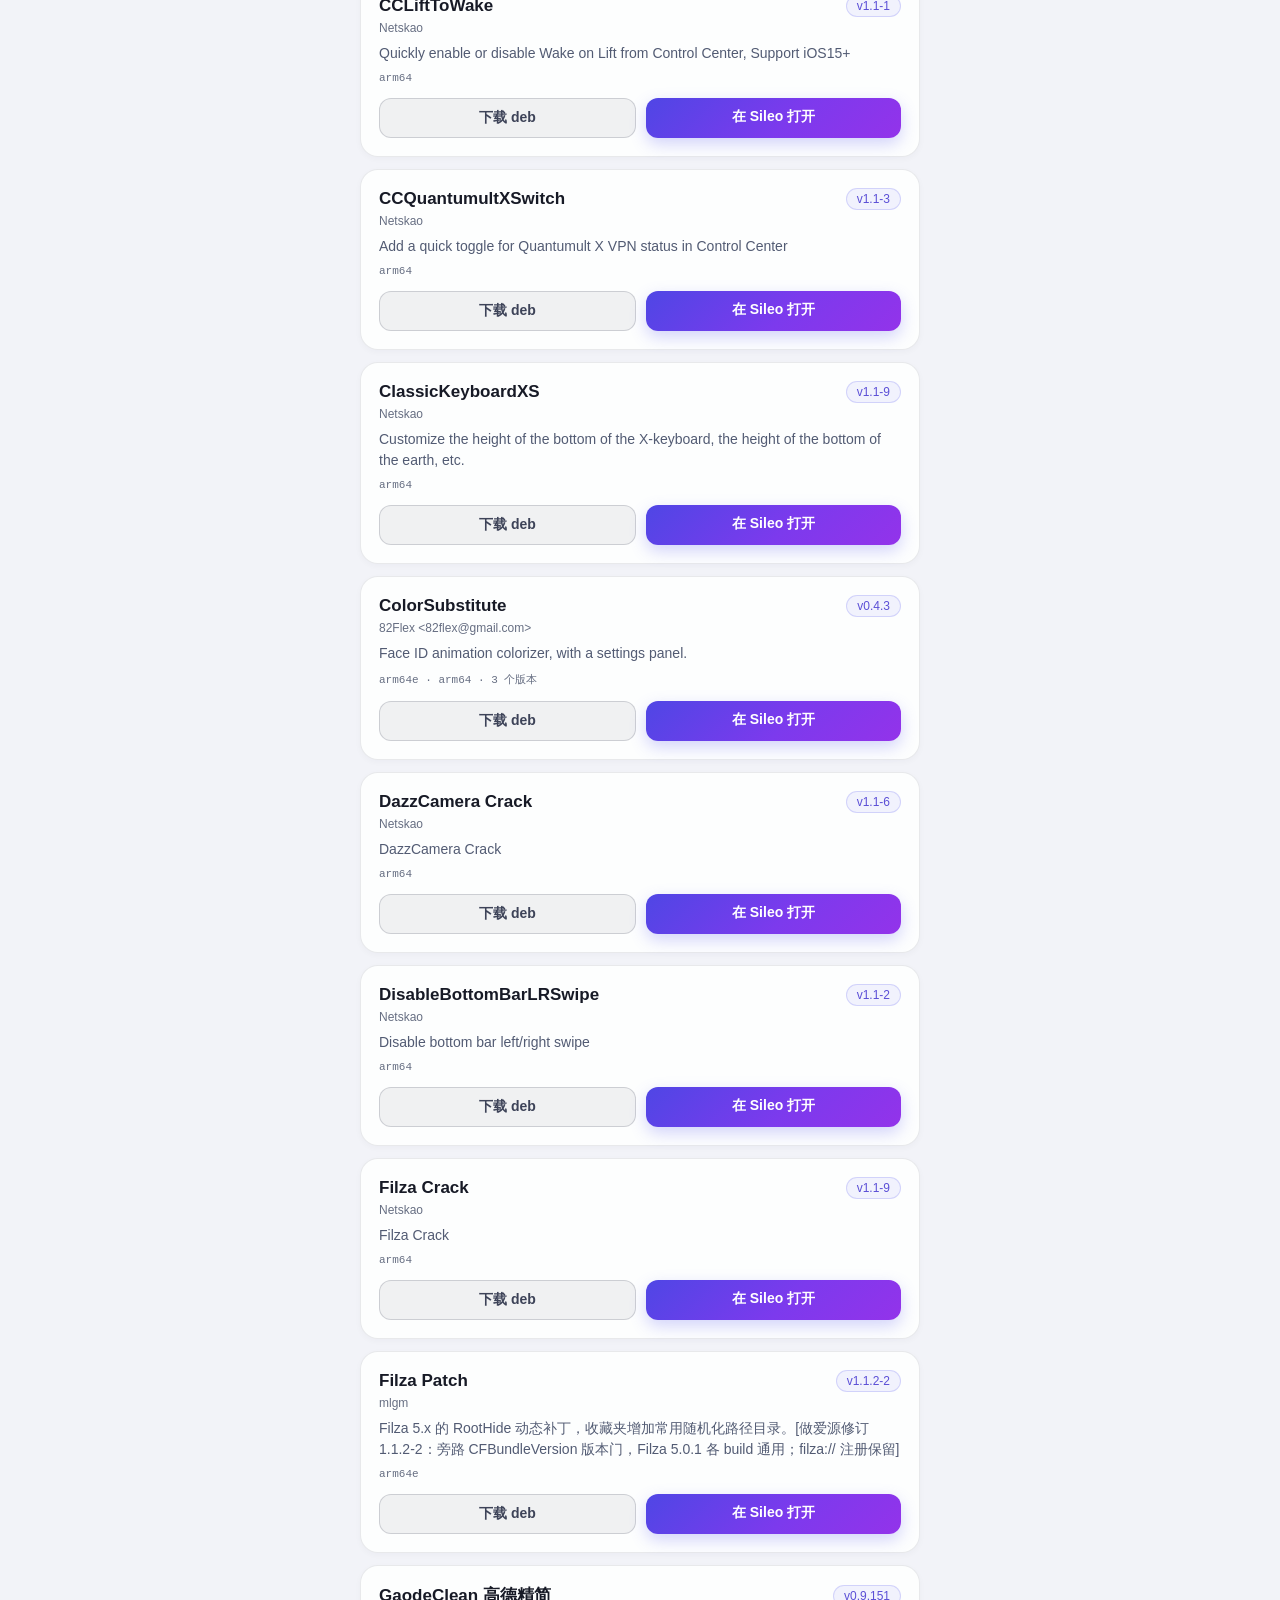
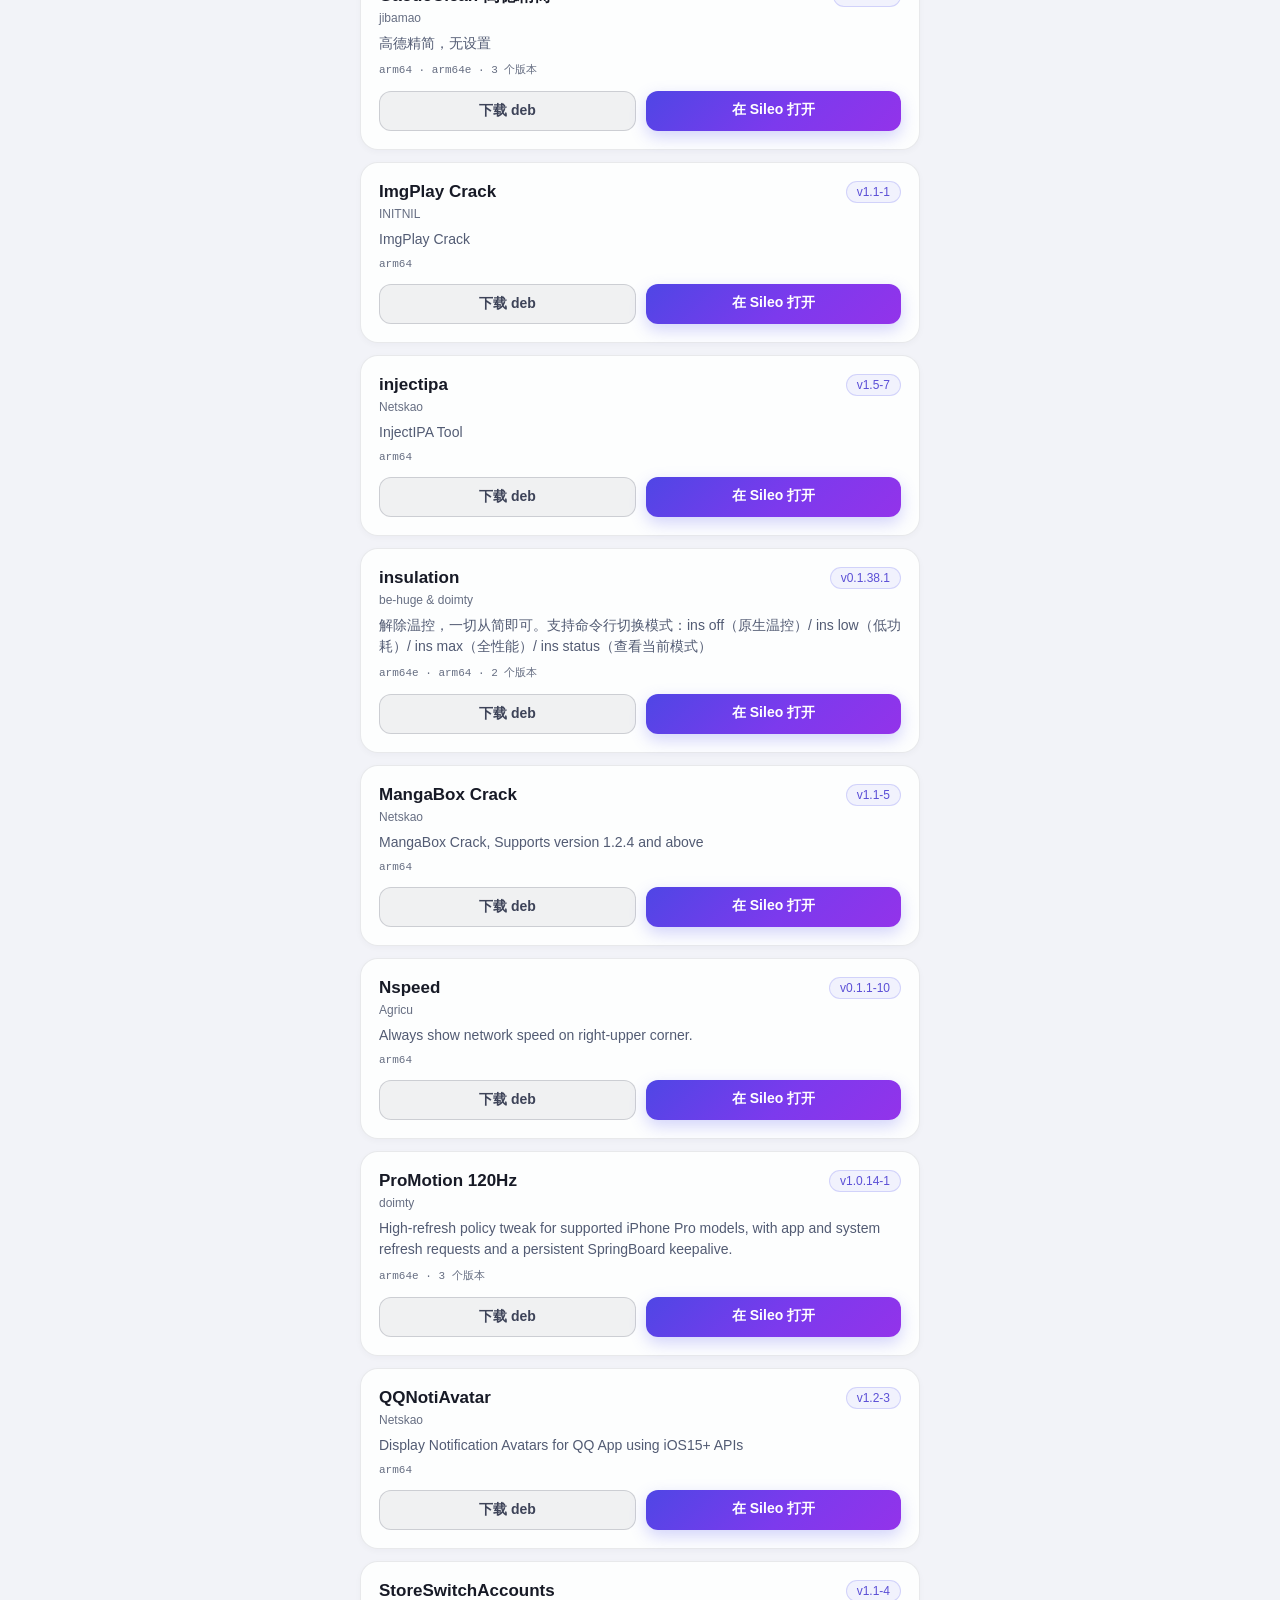
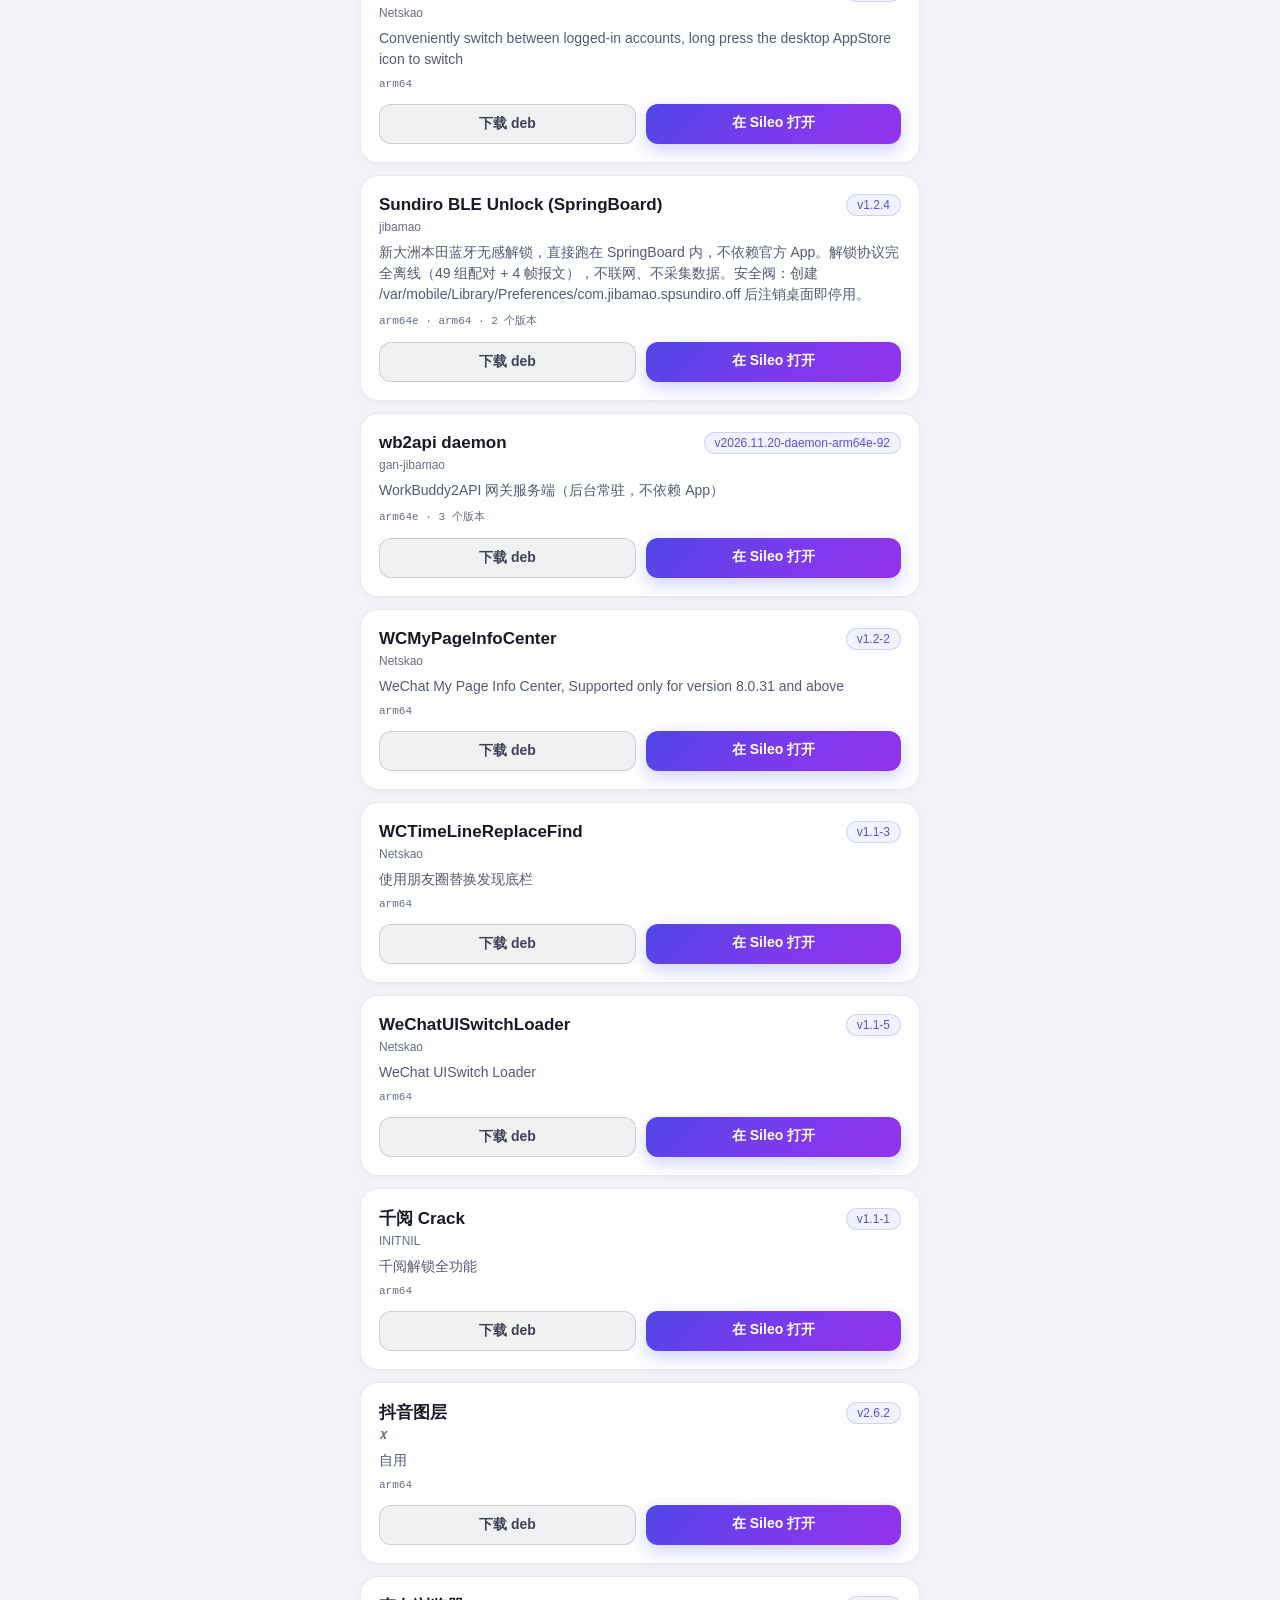
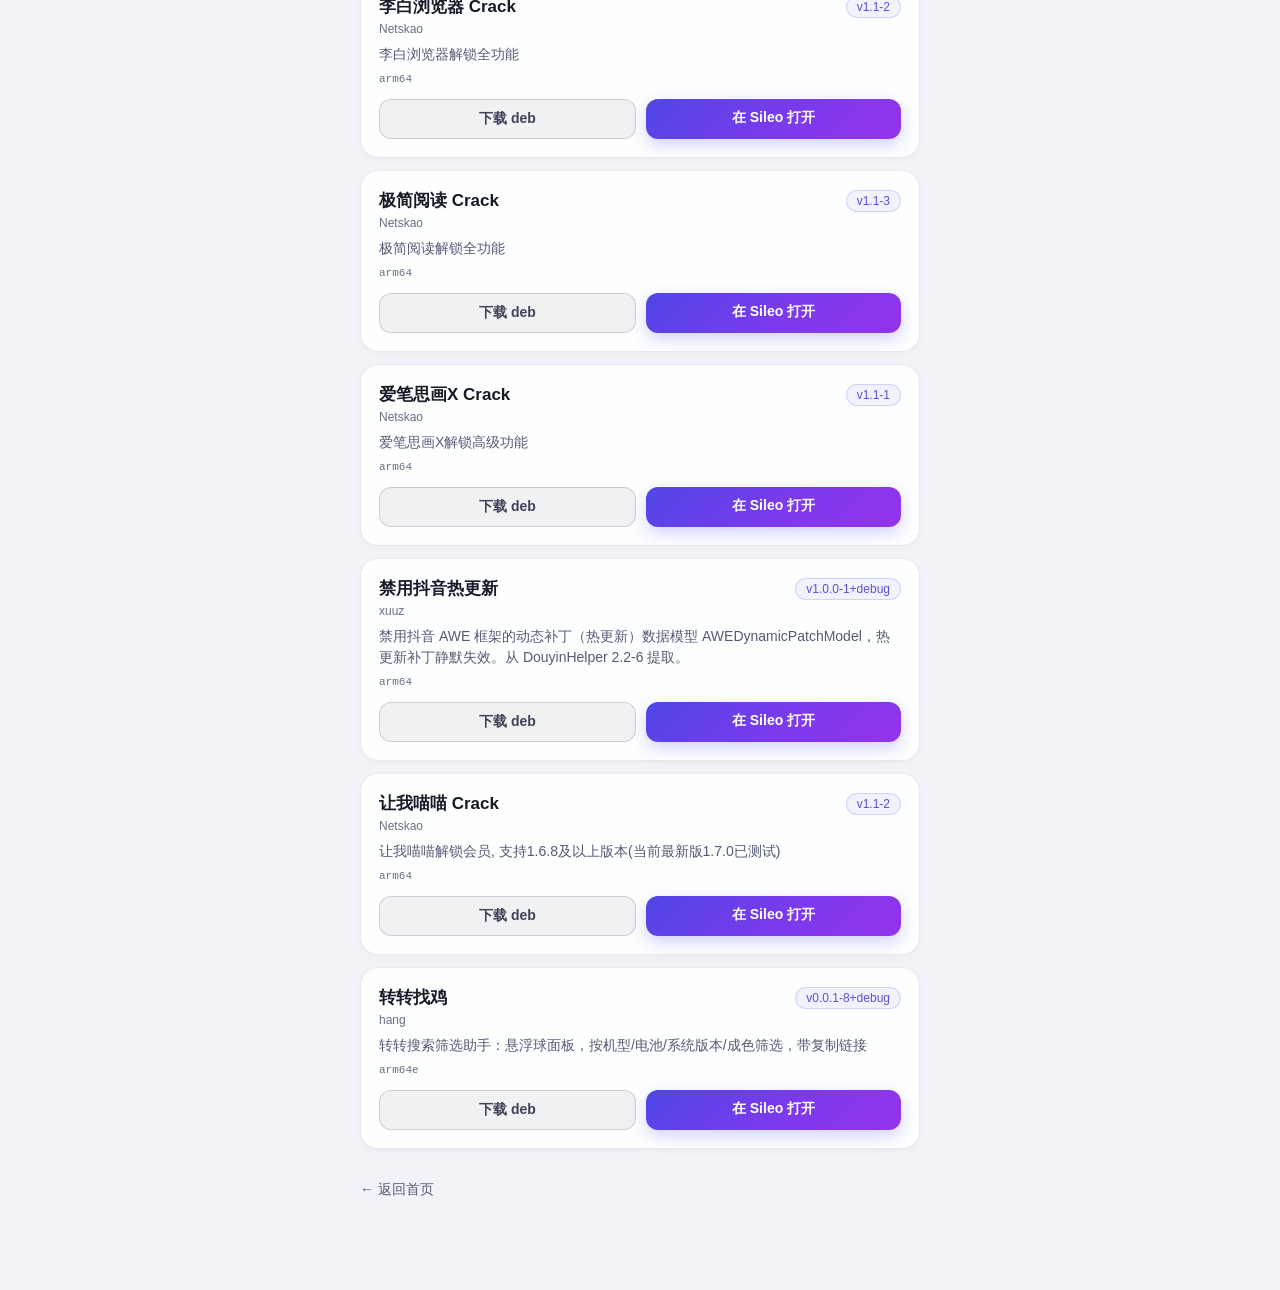
==== commit 4a0a2b2d: "auto sync: 2026-11-27T07:38:45Z" ====
--- a/packages.html
+++ b/packages.html
@@ -174,9 +174,9 @@
       <div class="head"><span class="pname">ColorSubstitute</span><span class="pver">v0.4.3</span></div>
       <div class="pauthor">82Flex &lt;82flex@gmail.com&gt;</div>
       <div class="pdesc">Face ID animation colorizer, with a settings panel.</div>
-      <div class="pmeta">arm64 · arm64e · 3 个版本</div>
-      <div class="btns">
-        <a class="btn dl" href="https://gan-jibamao.github.io/debs/com.82flex.colorsubstitute_0.4.3_iphoneos-arm64e.deb">下载 deb</a>
+      <div class="pmeta">arm64e · arm64 · 3 个版本</div>
+      <div class="btns">
+        <a class="btn dl" href="https://gan-jibamao.github.io/debs/com.82flex.colorsubstitute_0.4.3_iphoneos-arm64.deb">下载 deb</a>
         <a class="btn sileo" href="sileo://package/com.82flex.colorsubstitute">在 Sileo 打开</a>
       </div>
     </div>
@@ -226,7 +226,7 @@
       <div class="pdesc">高德精简，无设置</div>
       <div class="pmeta">arm64 · arm64e · 3 个版本</div>
       <div class="btns">
-        <a class="btn dl" href="https://gan-jibamao.github.io/debs/com.jibamao.gaodeclean_0.9.151_iphoneos-arm64e.deb">下载 deb</a>
+        <a class="btn dl" href="https://gan-jibamao.github.io/debs/com.jibamao.gaodeclean_0.9.151_iphoneos-arm64.deb">下载 deb</a>
         <a class="btn sileo" href="sileo://package/com.jibamao.gaodeclean">在 Sileo 打开</a>
       </div>
     </div>
